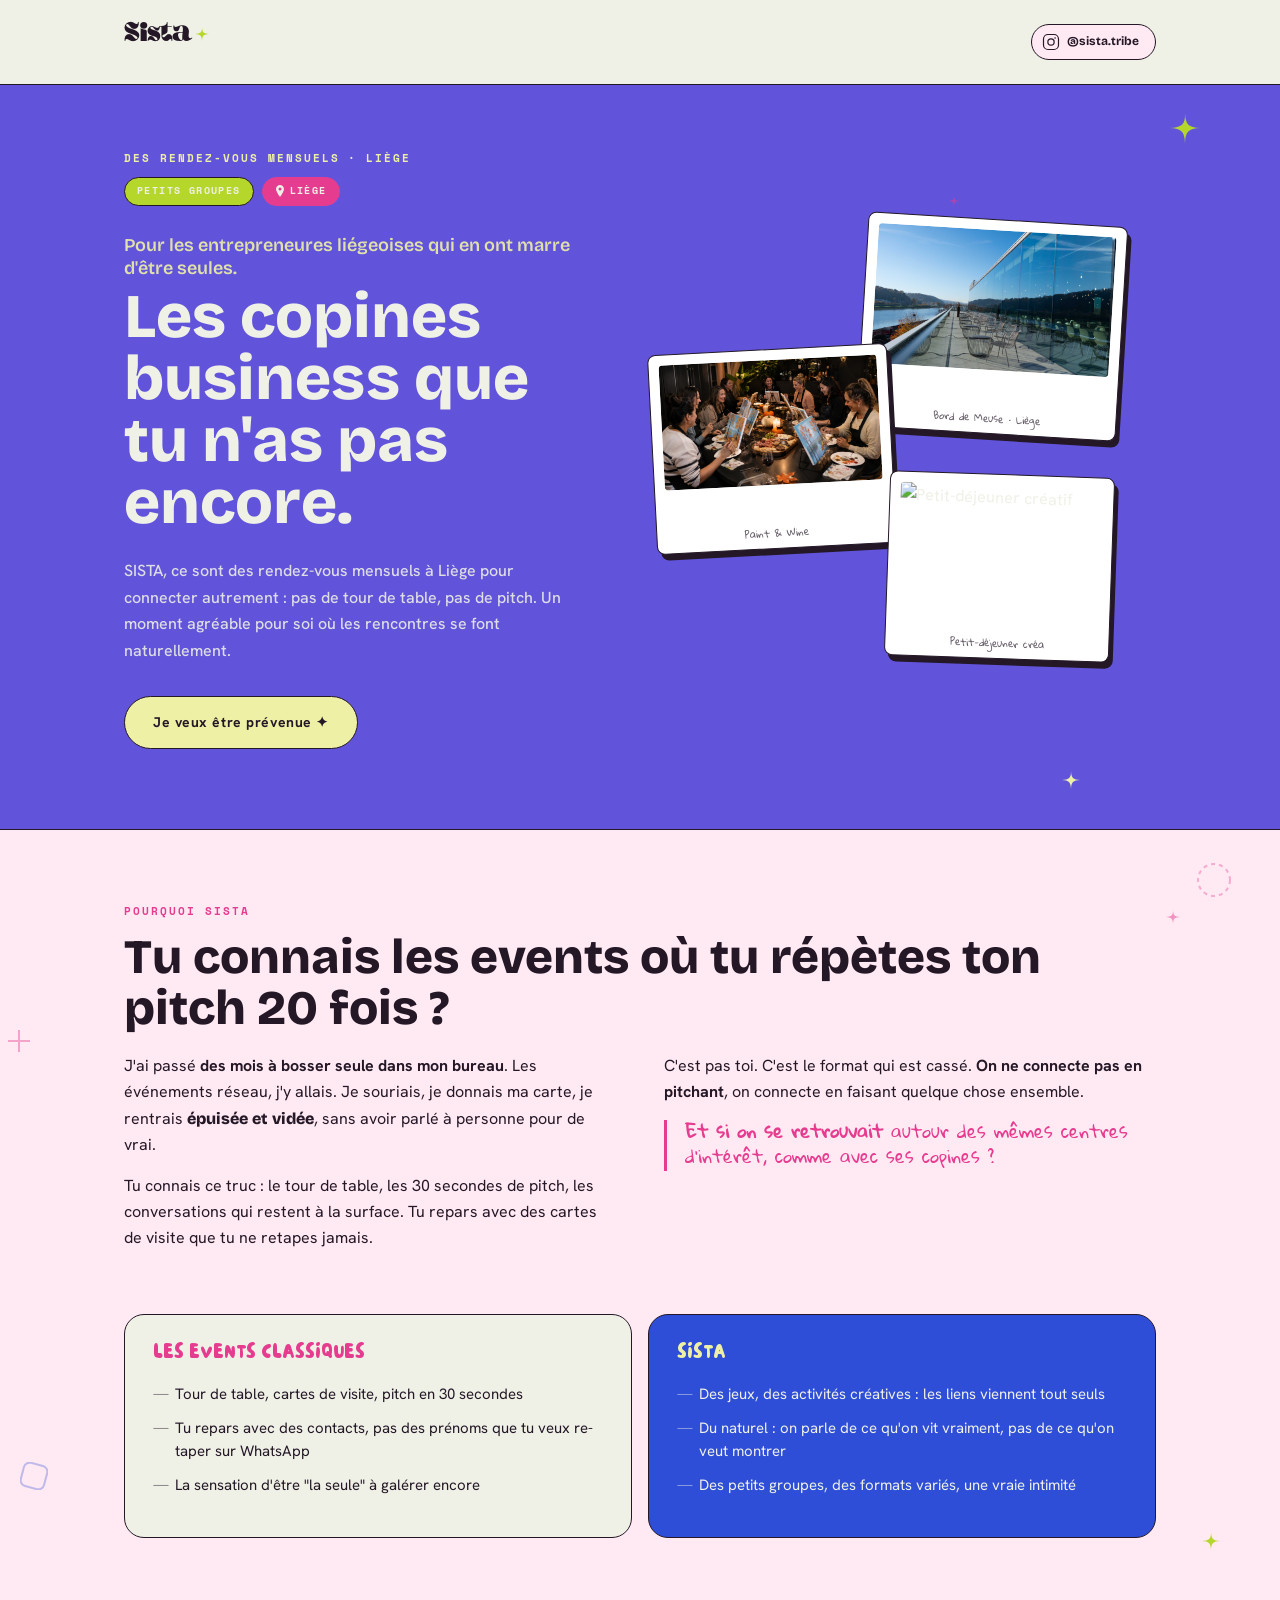
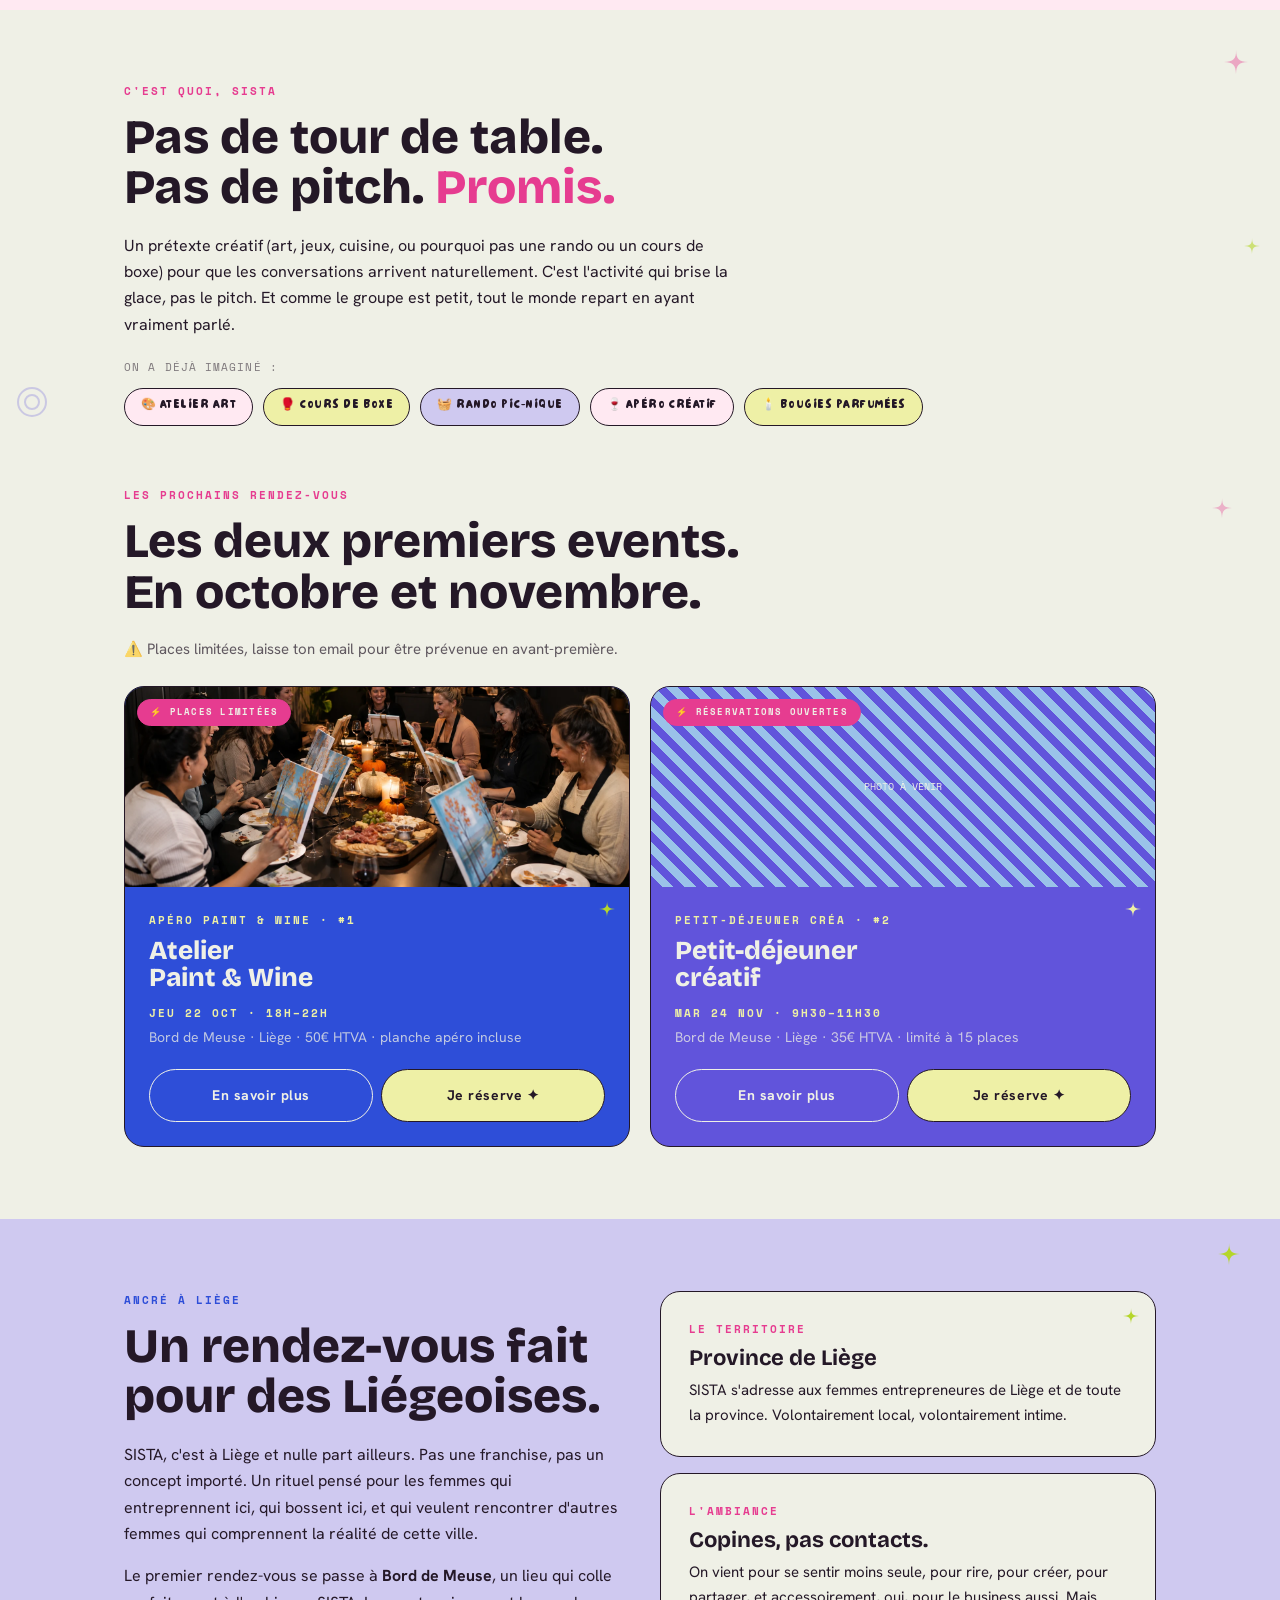
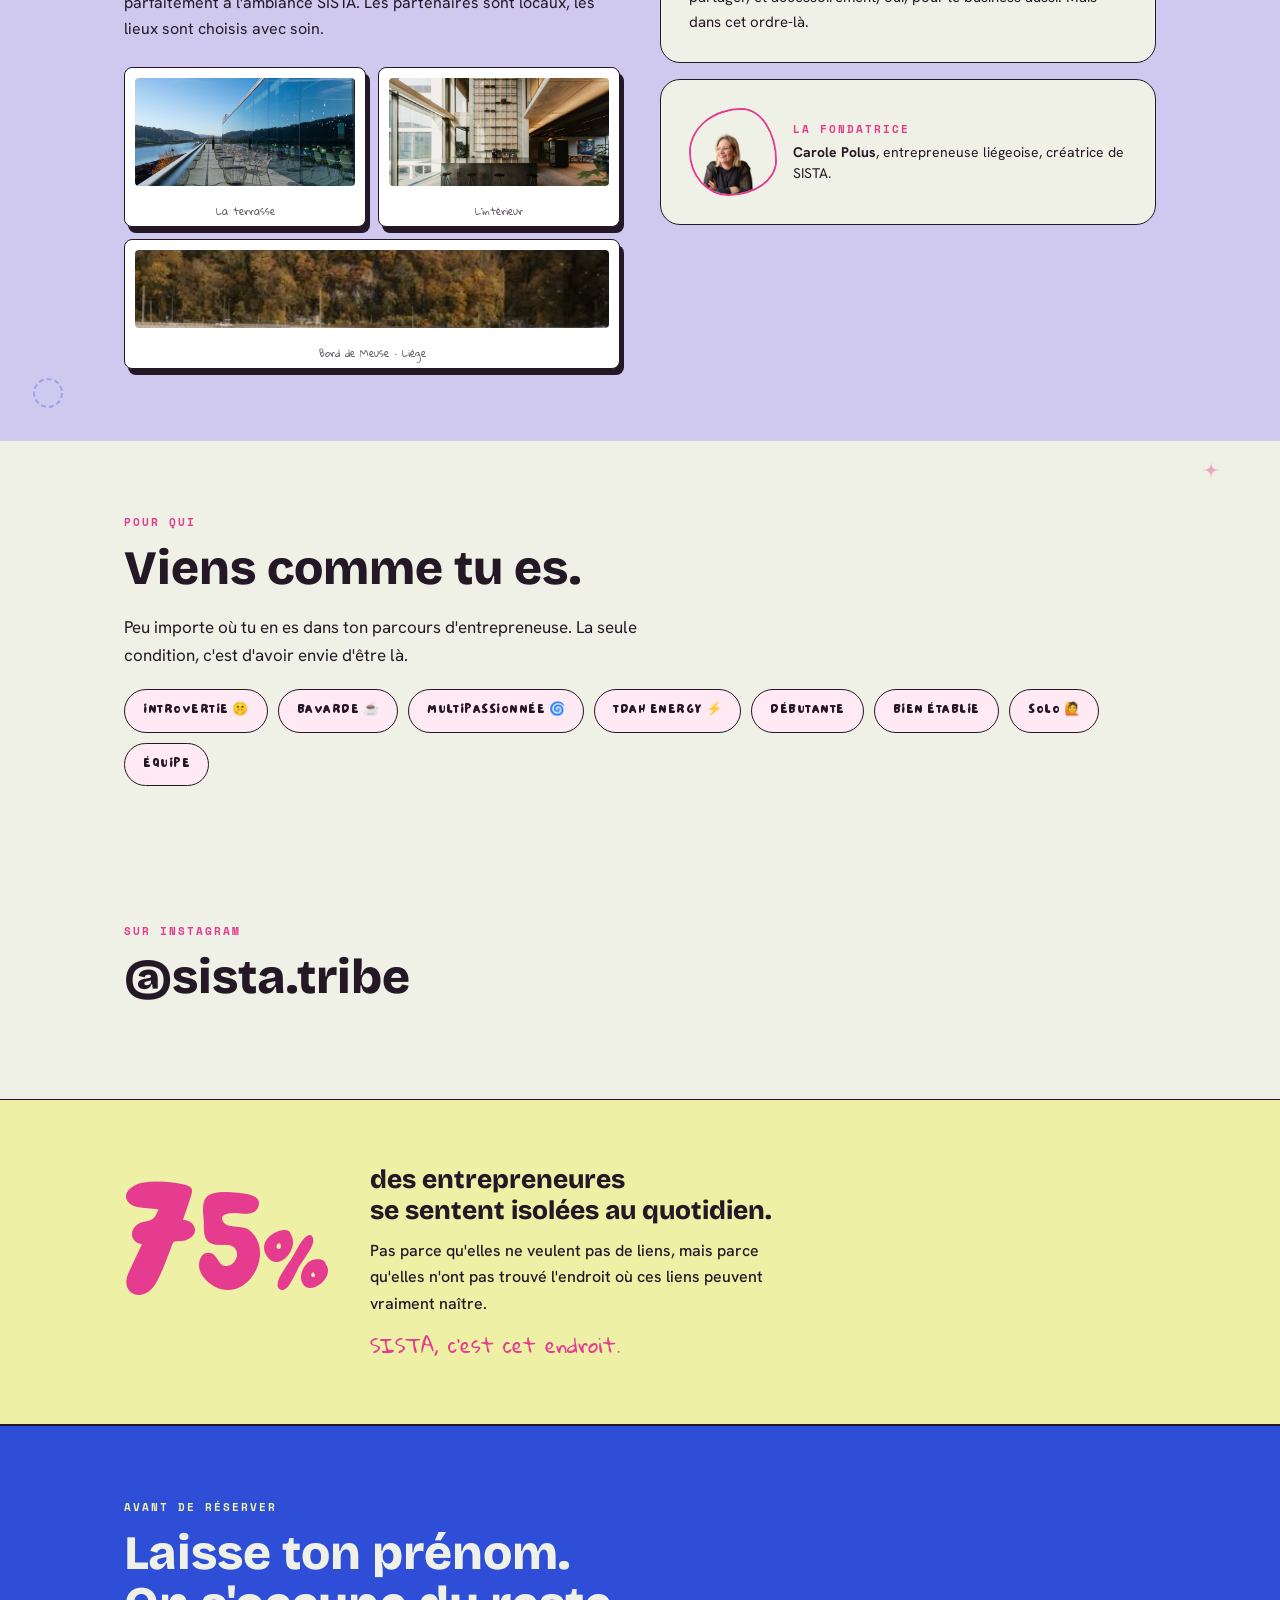
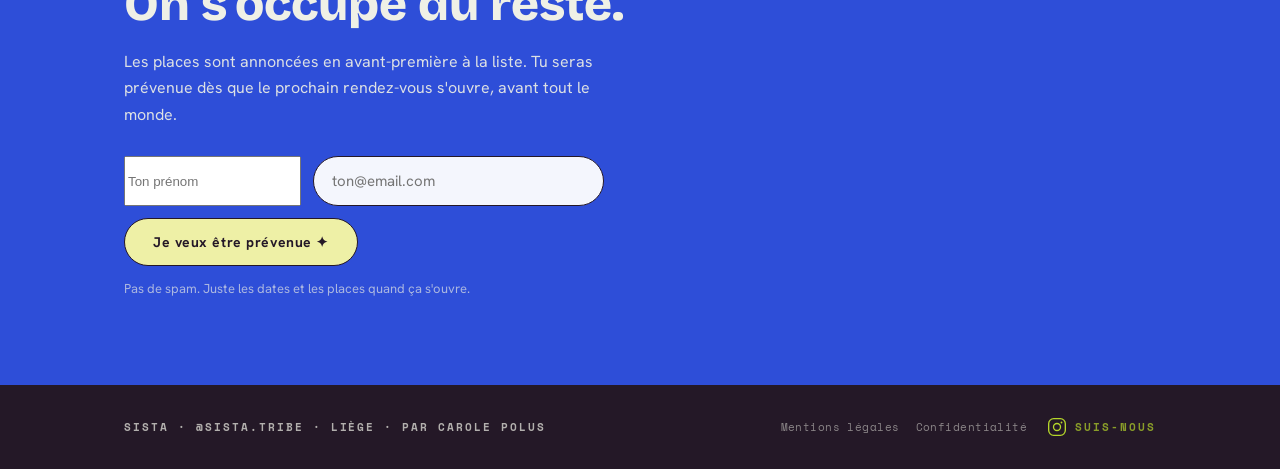
==== index.html @ 48710aee "Ouvre les réservations du petit-déjeuner créatif du 24 novembre - Page event et page de réservation " ====
<!DOCTYPE html>
<html lang="fr">
<head>
<meta charset="UTF-8">
<meta name="viewport" content="width=device-width, initial-scale=1.0">
<title>SISTA · Liège · Le rendez-vous mensuel des entrepreneures</title>
<link rel="icon" type="image/svg+xml" href="data:image/svg+xml,<svg xmlns='http://www.w3.org/2000/svg' viewBox='0 0 32 32'><rect width='32' height='32' rx='8' fill='%232E4ED8'/><path d='M16 4C16.5 13.2 18.8 15.5 28 16 18.8 16.5 16.5 18.8 16 28 15.5 18.8 13.2 16.5 4 16 13.2 15.5 15.5 13.2 16 4Z' fill='%23E63C90'/></svg>">
<script>(() => { const d=document,s=d.createElement("script");s.type="module";s.src="https://w.behold.so/widget.js";d.head.append(s); })();</script>
<link rel="preconnect" href="https://fonts.googleapis.com">
<link href="https://fonts.googleapis.com/css2?family=Hanken+Grotesk:wght@400;500;600;700&display=swap" rel="stylesheet">
<style>
  /* ── Fonts locales ───────────────────────────────────── */
  @font-face { font-family:'Ahsing'; src:url('fonts/ahsing-regular.otf') format('opentype'); font-weight:400 900; }
  @font-face { font-family:'Le Petit Cochon'; src:url('fonts/nf-le-petit-cochon.ttf') format('truetype'); font-weight:400 900; }
  @font-face { font-family:'Gloria Hallelujah'; src:url('fonts/gloriahallelujah.ttf') format('truetype'); font-weight:400; }
  @font-face { font-family:'Bricolage Grotesque'; src:url('fonts/BricolageGrotesque-Regular.ttf') format('truetype'); font-weight:400; }
  @font-face { font-family:'Bricolage Grotesque'; src:url('fonts/BricolageGrotesque-Medium.ttf') format('truetype'); font-weight:500; }
  @font-face { font-family:'Bricolage Grotesque'; src:url('fonts/BricolageGrotesque-SemiBold.ttf') format('truetype'); font-weight:600; }
  @font-face { font-family:'Bricolage Grotesque'; src:url('fonts/BricolageGrotesque-Bold.ttf') format('truetype'); font-weight:700; }
  @font-face { font-family:'Bricolage Grotesque'; src:url('fonts/BricolageGrotesque-ExtraBold.ttf') format('truetype'); font-weight:800; }
  @font-face { font-family:'Space Mono'; src:url('fonts/SpaceMono-Regular.ttf') format('truetype'); font-weight:400; }
  @font-face { font-family:'Space Mono'; src:url('fonts/SpaceMono-Bold.ttf') format('truetype'); font-weight:700; }
</style>
<style>
  /* ── Tokens ──────────────────────────────────────────── */
  :root{
    --cobalt:#2E4ED8;
    --magenta:#E63C90;
    --periwinkle:#6154DB;
    --blush:#FFE9F2;
    --lilas:#CFC9F0;
    --blue-powder:#9AC2E9;
    --cream:#EFF0E6;
    --lime:#B5D62A;
    --citron:#EEF0A6;
    --ink:#241827;
    --border-main:1.5px solid var(--ink);
    --radius-card:20px;
    --radius-pill:999px;
  }
  *{box-sizing:border-box;}
  body{
    margin:0;
    background:var(--cream);
    color:var(--ink);
    font-family:'Hanken Grotesk', sans-serif;
    line-height:1.65;
  }
  .wrap{max-width:1080px;margin:0 auto;padding:0 24px;}

  /* ── Typo système ────────────────────────────────────── */
  h1{
    font-family:'Bricolage Grotesque', sans-serif;
    font-weight:800; font-size:62px; line-height:1; margin:6px 0 24px;
  }
  h2{
    font-family:'Bricolage Grotesque', sans-serif;
    font-weight:800; font-size:48px; line-height:1.05; margin:12px 0 20px;
  }
  h3{
    font-family:'Bricolage Grotesque', sans-serif;
    font-weight:700; font-size:21px; margin:10px 0 8px; line-height:1.1;
  }
  .kick{
    font-family:'Space Mono', monospace;
    font-weight:700; font-size:11px; letter-spacing:.18em; text-transform:uppercase;
  }
  .marker{
    font-family:'Le Petit Cochon','Gloria Hallelujah',cursive;
    text-transform:uppercase; letter-spacing:.01em;
  }
  .gloria{ font-family:'Gloria Hallelujah',cursive; line-height:1.55; }

  /* ── Logo + Header ───────────────────────────────────── */
  .logo{ display:inline-block; height:44px; }
  .logo img{ height:100%; width:auto; display:block; }
  .logo-fallback{
    font-family:'Ahsing','Bricolage Grotesque',sans-serif;
    font-size:28px; font-weight:800; line-height:1;
    display:inline-flex; align-items:center; gap:6px;
  }
  header{ padding:20px 0; border-bottom:var(--border-main); background:var(--cream); }
  .header-inner{ display:flex; align-items:center; justify-content:space-between; }
  .insta-pill{
    font-family:'Bricolage Grotesque',sans-serif;
    font-weight:700; font-size:12px;
    border:var(--border-main); border-radius:var(--radius-pill);
    padding:7px 16px 7px 10px; background:var(--blush);
    display:inline-flex; align-items:center; gap:7px;
    text-decoration:none; color:var(--ink); transition:background .2s;
  }
  .insta-pill:hover{ background:var(--lime); }
  .insta-pill .insta-icon{ width:18px; height:18px; flex:none; }

  /* ── Déco ────────────────────────────────────────────── */
  .float-spark{ position:absolute; pointer-events:none; }

  /* ── Boutons ─────────────────────────────────────────── */
  .btn{
    font-family:'Hanken Grotesk',sans-serif;
    font-weight:700; font-size:14px; letter-spacing:.04em;
    border:var(--border-main); border-radius:var(--radius-pill);
    padding:14px 28px; cursor:pointer; display:inline-block;
    text-decoration:none; transition:transform .18s cubic-bezier(.34,1.56,.64,1), box-shadow .18s;
  }
  .btn:hover{ transform:translateY(-3px) scale(1.03); box-shadow:0 6px 20px rgba(0,0,0,.15); }
  .btn-citron{ background:var(--citron); color:var(--ink); }
  .btn-magenta{ background:var(--magenta); color:var(--cream); }

  /* ── Badges ──────────────────────────────────────────── */
  .badge{
    font-family:'Space Mono',monospace;
    font-weight:700; font-size:10px; letter-spacing:.14em; text-transform:uppercase;
    border:var(--border-main); border-radius:var(--radius-pill);
    padding:5px 12px; display:inline-flex; align-items:center; gap:5px;
  }
  .badge-lime{ background:var(--lime); }
  .badge-blush{ background:var(--blush); }
  .badge-citron{ background:var(--citron); }
  .badge-magenta{ background:var(--magenta); color:var(--cream); border-color:var(--magenta); }

  /* ── Polaroïds ───────────────────────────────────────── */
  .polaroid{
    background:white; border:var(--border-main); border-radius:8px;
    padding:10px 10px 40px; box-shadow:4px 6px 0 var(--ink);
    position:relative; transition:transform .25s cubic-bezier(.34,1.56,.64,1), box-shadow .25s;
  }
  .hero-stack .polaroid:hover{ transform:rotate(0deg) scale(1.06) !important; box-shadow:8px 12px 0 var(--ink); z-index:10 !important; }
  .polaroid-inner{
    background:repeating-linear-gradient(45deg,var(--cream),var(--cream) 8px,var(--lilas) 8px,var(--lilas) 16px);
    border-radius:4px; display:flex; align-items:center; justify-content:center;
    text-align:center; font-family:'Space Mono',monospace; font-size:10px;
    color:var(--ink); opacity:.7; padding:8px; width:100%; height:100%;
  }
  .polaroid-caption{
    position:absolute; bottom:8px; left:0; right:0; text-align:center;
    font-family:'Gloria Hallelujah',cursive;
    font-size:9px; color:var(--ink); opacity:.7;
    padding:0 8px; line-height:1.3;
  }

  /* ── Hero ────────────────────────────────────────────── */
  section{ padding:72px 0; }
  .hero{
    background:var(--periwinkle); color:var(--cream);
    border-bottom:var(--border-main); padding:64px 0 80px;
    position:relative; overflow:hidden;
  }
  .hero .kick{ color:var(--citron); }
  .hero-eyebrow{
    font-family:'Bricolage Grotesque',sans-serif; font-weight:600;
    font-size:18px; color:var(--citron); line-height:1.3;
    margin:10px 0 0; display:block; opacity:.9;
  }
  .hero p.lead{
    font-family:'Hanken Grotesk',sans-serif; font-size:16px; font-weight:500;
    max-width:460px; opacity:.88; margin-bottom:32px; line-height:1.65;
  }
  .hero-badges{ display:flex; gap:8px; flex-wrap:wrap; margin-bottom:28px; }

  /* Polaroïds empilés */
  .hero-stack{
    position:relative; width:480px; height:460px; flex:none;
  }
  .hero-stack .polaroid{
    position:absolute;
  }

  /* ── Pourquoi ────────────────────────────────────────── */
  .pourquoi{ background:var(--blush); }
  /* TODO : remplacer Gloria Hallelujah par Another Shabby quand le fichier est dispo */
  .another-shabby{
    font-family:'Gloria Hallelujah',cursive;
    font-size:1.1em; line-height:1.3;
  }
  .pourquoi-intro{
    display:grid; grid-template-columns:1fr 1fr; gap:48px;
    align-items:start; margin-bottom:48px;
  }
  .pourquoi-intro p{ font-size:16px; margin:0 0 14px; }
  .pull-quote{
    font-family:'Gloria Hallelujah',cursive; font-size:16px; line-height:1.6;
    color:var(--magenta); border-left:3px solid var(--magenta);
    padding-left:18px; margin:0;
  }
  .pourquoi-banner{
    background:var(--magenta); color:var(--cream);
    border-radius:var(--radius-card); border:var(--border-main);
    padding:24px 32px; margin-bottom:32px; text-align:center;
  }
  .pourquoi-banner .gloria{
    font-size:20px; color:var(--cream); line-height:1.5;
  }

  /* Comparaison */
  .compare{ display:grid; grid-template-columns:1fr 1fr; gap:16px; }
  .compare-card{
    border:var(--border-main); border-radius:var(--radius-card);
    padding:28px; position:relative;
  }
  .compare-card.non{ background:var(--cream); }
  .compare-card.oui{ background:var(--cobalt); color:var(--cream); }
  .compare-card-title{
    font-family:'Le Petit Cochon','Gloria Hallelujah',cursive;
    text-transform:uppercase;
    font-size:20px; margin:0 0 16px; line-height:1.2; display:block;
  }
  .compare-card.non .compare-card-title{ color:var(--magenta); }
  .compare-card.oui .compare-card-title{ color:var(--citron); }
  .compare-card ul{ margin:0; padding:0; list-style:none; }
  .compare-card li{
    margin-bottom:12px; font-size:15px; padding-left:22px;
    position:relative; line-height:1.5;
  }
  .compare-card li::before{ content:"—"; position:absolute; left:0; opacity:.5; }

  /* ── Formats ─────────────────────────────────────────── */
  .que-cest{ background:var(--cream); padding-bottom:8px; }
  .que-cest > .wrap > p{ max-width:620px; font-size:16px; }
  .formats{ display:grid; grid-template-columns:repeat(2,1fr); gap:16px; margin-top:32px; }
  .format-card{
    border:var(--border-main); border-radius:var(--radius-card);
    padding:22px; position:relative;
  }
  .format-card.blush-bg{ background:var(--blush); }
  .format-card.cobalt-bg{ background:var(--cobalt); color:var(--cream); }
  .format-card.cobalt-bg .kick{ color:var(--citron); }
  .format-card.blush-bg .kick{ color:var(--magenta); }
  .format-card h3{ font-size:22px; font-weight:800; margin:10px 0 8px; }
  .format-card p{ font-size:14px; margin:0 0 14px; opacity:.85; line-height:1.5; }
  .format-card .data{ font-family:'Space Mono',monospace; font-weight:700; font-size:12px; }
  .format-card .spark-deco{ position:absolute; top:14px; right:14px; width:16px; height:16px; }

  /* Positionnement créatif */
  .creative-tag{
    display:inline-flex; align-items:center; gap:6px;
    font-family:'Le Petit Cochon','Gloria Hallelujah',cursive;
    font-size:13px; letter-spacing:.04em; text-transform:uppercase;
    border:var(--border-main); border-radius:var(--radius-pill);
    padding:10px 18px; cursor:default;
    transition:transform .2s cubic-bezier(.34,1.56,.64,1);
  }
  .creative-tag:hover{ transform:scale(1.12) rotate(-2deg); }
  /* ── Hover animations ──────────────────────────────────── */
  .compare-card{ transition:transform .2s cubic-bezier(.34,1.56,.64,1), box-shadow .2s; }
  .compare-card:hover{ transform:translateY(-4px); box-shadow:6px 8px 0 var(--ink); }
  .pourqui-tag{ transition:transform .2s cubic-bezier(.34,1.56,.64,1), background .15s; }
  .pourqui-tag:hover{ transform:scale(1.08) rotate(-1deg); background:var(--lilas); }
  .synergy-card{ transition:transform .2s ease, box-shadow .2s; }
  .synergy-card:hover{ transform:translateX(4px); }
  .events-grid > div{ transition:transform .22s cubic-bezier(.34,1.56,.64,1), box-shadow .22s; cursor:pointer; }
  .events-grid > div:hover{ transform:translateY(-6px) scale(1.01); box-shadow:0 16px 40px rgba(0,0,0,.18); }
  .creative-tag-real{
    display:inline-flex; align-items:center; gap:6px;
    font-family:'Space Mono',monospace; font-weight:700;
    font-size:10px; letter-spacing:.12em; text-transform:uppercase;
    background:var(--lilas); border:var(--border-main);
    border-radius:var(--radius-pill); padding:5px 12px; margin:4px;
  }

  /* ── Tu repars avec ──────────────────────────────────── */
  .repars{ background:var(--magenta); color:var(--cream); }
  .repars-list{ margin-top:48px; }
  .repars-item{
    display:flex; align-items:baseline; gap:24px;
    padding:22px 0; border-top:1.5px solid rgba(255,255,255,.2);
  }
  .repars-item:last-child{ border-bottom:1.5px solid rgba(255,255,255,.2); }
  .repars-num{
    font-family:'Le Petit Cochon','Gloria Hallelujah',cursive;
    text-transform:uppercase; font-size:48px; line-height:1;
    color:var(--citron); flex:none; width:60px; text-align:right;
  }
  .repars-text{ font-size:20px; line-height:1.4; max-width:680px; }
  .repars-text em{ font-style:italic; opacity:.85; font-size:.85em; display:block; margin-top:4px; }

  /* ── Stat ────────────────────────────────────────────── */
  .stat{
    background:var(--citron); color:var(--ink);
    border-top:var(--border-main); border-bottom:var(--border-main);
    padding:64px 0;
  }
  .stat .wrap{ display:flex; align-items:center; gap:40px; flex-wrap:wrap; }
  /* 75% en Le Petit Cochon */
  .stat .num{
    font-family:'Le Petit Cochon','Gloria Hallelujah',cursive;
    text-transform:uppercase;
    font-size:160px; color:var(--magenta); line-height:1; flex:none;
  }
  .stat-body{ max-width:440px; }
  .stat-headline{
    font-family:'Bricolage Grotesque',sans-serif;
    font-weight:800; font-size:26px; line-height:1.2; margin:0 0 12px;
  }
  .stat-text{
    font-family:'Hanken Grotesk',sans-serif;
    font-weight:500; font-size:16px; margin:0 0 16px;
  }
  .stat-cta{
    font-family:'Gloria Hallelujah',cursive;
    font-size:18px; color:var(--magenta); line-height:1.5;
    display:block; margin-top:4px;
  }

  /* ── Pour qui ────────────────────────────────────────── */
  .pourqui{ background:var(--cream); }
  .pourqui-tags{ display:flex; gap:10px; flex-wrap:wrap; margin-top:20px; }
  .pourqui-tag{
    font-family:'Le Petit Cochon','Gloria Hallelujah',cursive;
    text-transform:uppercase;
    font-size:13px; letter-spacing:.04em;
    border:var(--border-main); border-radius:var(--radius-pill);
    padding:10px 18px; background:var(--blush);
  }

  /* ── Liège ───────────────────────────────────────────── */
  .synergy{ background:var(--lilas); }
  .synergy-grid{ display:grid; grid-template-columns:1fr 1fr; gap:40px; align-items:start; }
  .synergy p{ font-size:16px; }
  .synergy-card{
    border:var(--border-main); border-radius:var(--radius-card);
    background:var(--cream); padding:28px; position:relative; margin-bottom:16px;
  }
  .synergy-card:last-child{ margin-bottom:0; }
  .synergy-card .kick{ color:var(--magenta); }

  /* ── Events ──────────────────────────────────────────── */
  .event{ background:var(--cream); }
  .events-grid{ display:grid; grid-template-columns:1fr 1fr; gap:20px; margin-top:8px; }
  .event-card{
    border:var(--border-main); border-radius:var(--radius-card);
    background:var(--cobalt); color:var(--cream); padding:28px; position:relative;
  }
  .event-card.second{ background:var(--periwinkle); }
  .event-card .kick{ color:var(--citron); }
  .event-card h3{
    font-family:'Bricolage Grotesque',sans-serif;
    font-weight:800; font-size:28px; margin:10px 0 14px; line-height:1.05;
  }
  .event-card .data{ font-family:'Space Mono',monospace; font-weight:700; font-size:13px; margin-bottom:4px; }
  .event-card .lieu{ opacity:.8; font-size:14px; margin-bottom:20px; }
  .event-aside{ padding-top:4px; }

  /* ── Signup ──────────────────────────────────────────── */
  .signup{ background:var(--cobalt); color:var(--cream); border-top:var(--border-main); }
  .signup .kick{ color:var(--citron); }
  .signup h2{ max-width:540px; }
  .signup p.lead{ max-width:480px; opacity:.9; margin-bottom:28px; }
  form{ display:flex; gap:12px; flex-wrap:wrap; max-width:480px; }
  input[type="email"]{
    font-family:'Hanken Grotesk',sans-serif; font-size:15px;
    padding:14px 18px; border:var(--border-main); border-radius:var(--radius-pill);
    flex:1; min-width:220px; background:rgba(255,255,255,.95); color:var(--ink);
  }
  .success-msg{
    font-family:'Bricolage Grotesque',sans-serif; font-weight:700;
    margin-top:16px; display:none; color:var(--citron);
  }
  .signup-note{ font-size:13px; opacity:.65; margin-top:12px; max-width:420px; }

  /* ── Footer ──────────────────────────────────────────── */
  footer{ background:var(--ink); color:var(--cream); padding:32px 0; }
  #scroll-top{
    position:fixed; bottom:28px; right:28px; z-index:999;
    width:48px; height:48px; border-radius:50%;
    background:var(--magenta); border:2.5px solid var(--ink);
    color:var(--cream); cursor:pointer;
    display:flex; align-items:center; justify-content:center;
    box-shadow:3px 3px 0 var(--ink);
    opacity:0; pointer-events:none;
    transition:opacity .25s, transform .25s cubic-bezier(.34,1.56,.64,1);
    transform:translateY(12px);
  }
  #scroll-top.visible{ opacity:1; pointer-events:auto; transform:translateY(0); }
  #scroll-top:hover{ transform:translateY(-3px) scale(1.1); background:var(--cobalt); }
  footer .wrap{ display:flex; justify-content:space-between; align-items:center; flex-wrap:wrap; gap:12px; }
  footer .kick{ font-size:11px; opacity:.7; }
  footer .legal-links{ display:flex; gap:16px; }
  footer .legal-links a{ font-size:11px; opacity:.5; color:var(--cream); text-decoration:none; font-family:'Space Mono',monospace; letter-spacing:.04em; }
  footer .legal-links a:hover{ opacity:.85; }

  /* ── Responsive ──────────────────────────────────────── */
  @media (max-width:768px){
    h1{ font-size:42px; }
    h2{ font-size:30px; }
    .stat .num{ font-size:90px; }
    .formats{ grid-template-columns:1fr; }
    .compare{ grid-template-columns:1fr; }
    .synergy-grid{ grid-template-columns:1fr; }
    .events-grid{ grid-template-columns:1fr; }
    .hero-stack{ display:none; }
    .repars-text{ font-size:16px; }
    .repars-num{ font-size:36px; width:44px; }
  }
</style>
</head>
<body>

<!-- ══ HEADER ═══════════════════════════════════════════ -->
<header>
  <div class="wrap header-inner">
    <span class="logo" id="site-logo">
      <img src="logo-sista.png" alt="Sista" onerror="this.parentElement.innerHTML='<span class=\'logo-fallback\'>Sista <svg width=\'14\' height=\'14\' viewBox=\'0 0 24 24\'><path d=\'M12 0C12.4 9.2 14.8 11.6 24 12 14.8 12.4 12.4 14.8 12 24 11.6 14.8 9.2 12.4 0 12 9.2 11.6 12.4 9.2 12 0Z\' fill=\'#B5D62A\'/></svg></span>'">
    </span>
    <a href="https://www.instagram.com/sista.tribe/" target="_blank" rel="noopener" class="insta-pill">
      <svg class="insta-icon" viewBox="0 0 24 24" fill="none">
        <rect x="2" y="2" width="20" height="20" rx="6" stroke="#241827" stroke-width="1.6"/>
        <circle cx="12" cy="12" r="4.2" stroke="#241827" stroke-width="1.6"/>
        <circle cx="17.4" cy="6.6" r="1.1" fill="#241827"/>
      </svg>
      @sista.tribe
    </a>
  </div>
</header>

<!-- ══ HERO ══════════════════════════════════════════════ -->
<section class="hero">
  <svg class="float-spark" style="top:28px;right:80px;width:30px;height:30px;" viewBox="0 0 24 24"><path d="M12 0C12.4 9.2 14.8 11.6 24 12 14.8 12.4 12.4 14.8 12 24 11.6 14.8 9.2 12.4 0 12 9.2 11.6 12.4 9.2 12 0Z" fill="#B5D62A"/></svg>
  <svg class="float-spark" style="bottom:40px;right:200px;width:18px;height:18px;" viewBox="0 0 24 24"><path d="M12 0C12.4 9.2 14.8 11.6 24 12 14.8 12.4 12.4 14.8 12 24 11.6 14.8 9.2 12.4 0 12 9.2 11.6 12.4 9.2 12 0Z" fill="#EEF0A6"/></svg>
  <svg class="float-spark" style="top:110px;right:320px;width:12px;height:12px;" viewBox="0 0 24 24"><path d="M12 0C12.4 9.2 14.8 11.6 24 12 14.8 12.4 12.4 14.8 12 24 11.6 14.8 9.2 12.4 0 12 9.2 11.6 12.4 9.2 12 0Z" fill="#E63C90" opacity=".5"/></svg>

  <div class="wrap" style="display:flex;align-items:center;gap:48px;flex-wrap:wrap;">
    <div style="flex:1;min-width:280px;max-width:480px;">
      <div class="kick" style="margin-bottom:10px;">Des rendez-vous mensuels · Liège</div>

      <!-- badges hero -->
      <div class="hero-badges">
        <span class="badge badge-lime">Petits groupes</span>
        <span class="badge badge-magenta">
          <!-- icone location -->
          <svg width="10" height="12" viewBox="0 0 10 12" fill="none"><path d="M5 0C2.79 0 1 1.79 1 4c0 2.5 4 8 4 8s4-5.5 4-8c0-2.21-1.79-4-4-4zm0 5.5A1.5 1.5 0 1 1 5 2.5a1.5 1.5 0 0 1 0 3z" fill="currentColor"/></svg>
          Liège
        </span>
      </div>

      <span class="hero-eyebrow">Pour les entrepreneures liégeoises qui en ont marre d'être seules.</span>
      <h1>Les copines business que tu n'as pas encore.</h1>

      <p class="lead">SISTA, ce sont des rendez-vous mensuels à Liège pour connecter autrement : pas de tour de table, pas de pitch. Un moment agréable pour soi où les rencontres se font naturellement.</p>
      <a href="#signup" class="btn btn-citron">Je veux être prévenue ✦</a>
    </div>

    <!-- Polaroïds empilés -->
    <div class="hero-stack">
      <!-- Haut droite : Bord de Meuse (glisser 6911ad3a1899f_1762766138.jpg dans sista-landing/) -->
      <div class="polaroid" style="width:260px;height:215px;top:0;right:10px;transform:rotate(3.5deg);z-index:1;">
        <img src="6911ad3a1899f_1762766138.jpg" alt="Bord de Meuse" style="width:100%;height:140px;object-fit:cover;border-radius:4px;display:block;" onerror="this.style.display='none';this.nextElementSibling.style.display='flex'">
        <div class="polaroid-inner" style="height:140px;display:none;font-size:9px;">Bord de Meuse<br>(à venir)</div>
        <div class="polaroid-caption">Bord de Meuse · Liège</div>
      </div>
      <!-- Milieu gauche : Paint & Wine -->
      <div class="polaroid" style="width:240px;height:200px;top:130px;left:0;transform:rotate(-3deg);z-index:2;">
        <img src="event-art-wine.jpg.webp" alt="Paint & Wine SISTA" style="width:100%;height:125px;object-fit:cover;border-radius:4px;display:block;">
        <div class="polaroid-caption">Paint & Wine</div>
      </div>
      <!-- Bas droite : Petit-déjeuner -->
      <div class="polaroid" style="width:225px;height:185px;top:255px;right:20px;transform:rotate(2deg);z-index:3;">
        <img src="petit-dejeuner-creatif.png" alt="Petit-déjeuner créatif" style="width:100%;height:110px;object-fit:cover;border-radius:4px;display:block;">
        <div class="polaroid-caption">Petit-déjeuner créa</div>
      </div>
    </div>
  </div>
</section>

<!-- ══ POURQUOI ═══════════════════════════════════════════ -->
<section class="pourquoi" style="position:relative;overflow:hidden;">
  <!-- doodles déco -->
  <svg style="position:absolute;top:32px;right:48px;width:36px;height:36px;opacity:.35;" viewBox="0 0 36 36"><circle cx="18" cy="18" r="16" fill="none" stroke="#E63C90" stroke-width="2" stroke-dasharray="4 4"/></svg>
  <svg style="position:absolute;top:80px;right:100px;width:14px;height:14px;" viewBox="0 0 24 24"><path d="M12 0C12.4 9.2 14.8 11.6 24 12 14.8 12.4 12.4 14.8 12 24 11.6 14.8 9.2 12.4 0 12 9.2 11.6 12.4 9.2 12 0Z" fill="#E63C90" opacity=".5"/></svg>
  <svg style="position:absolute;bottom:120px;left:20px;width:28px;height:28px;opacity:.3;" viewBox="0 0 28 28"><rect x="2" y="2" width="24" height="24" rx="6" fill="none" stroke="#2E4ED8" stroke-width="2" transform="rotate(15 14 14)"/></svg>
  <svg style="position:absolute;bottom:60px;right:60px;width:18px;height:18px;" viewBox="0 0 24 24"><path d="M12 0C12.4 9.2 14.8 11.6 24 12 14.8 12.4 12.4 14.8 12 24 11.6 14.8 9.2 12.4 0 12 9.2 11.6 12.4 9.2 12 0Z" fill="#B5D62A"/></svg>
  <svg style="position:absolute;top:200px;left:8px;width:22px;height:22px;opacity:.4;" viewBox="0 0 22 22"><line x1="0" y1="11" x2="22" y2="11" stroke="#E63C90" stroke-width="2"/><line x1="11" y1="0" x2="11" y2="22" stroke="#E63C90" stroke-width="2"/></svg>
  <div class="wrap">
    <div class="kick" style="color:var(--magenta);">Pourquoi SISTA</div>
    <h2>Tu connais les events où tu répètes ton pitch 20 fois ?</h2>

    <div class="pourquoi-intro">
      <div>
        <p>J'ai passé <strong>des mois à bosser seule dans mon bureau</strong>. Les événements réseau, j'y allais. Je souriais, je donnais ma carte, je rentrais <strong style="font-family:'Bricolage Grotesque',sans-serif;font-weight:800;">épuisée et vidée</strong>, sans avoir parlé à personne pour de vrai.</p>
        <p>Tu connais ce truc : le tour de table, les 30 secondes de pitch, les conversations qui restent à la surface. Tu repars avec des cartes de visite que tu ne retapes jamais.</p>
      </div>
      <div>
        <p>C'est pas toi. C'est le format qui est cassé. <strong>On ne connecte pas en pitchant</strong>, on connecte en faisant quelque chose ensemble.</p>
        <div class="pull-quote"><strong>Et si on se retrouvait</strong> autour des mêmes centres d'intérêt, comme avec ses copines ?</div>
      </div>
    </div>

    <!-- Comparaison -->
    <div class="compare">
      <div class="compare-card non">
        <span class="compare-card-title">Les events classiques</span>
        <ul>
          <li>Tour de table, cartes de visite, pitch en 30 secondes</li>
          <li>Tu repars avec des contacts, pas des prénoms que tu veux re-taper sur WhatsApp</li>
          <li>La sensation d'être "la seule" à galérer encore</li>
        </ul>
      </div>
      <div class="compare-card oui">
        <span class="compare-card-title">Sista</span>
        <ul>
          <li>Des jeux, des activités créatives : les liens viennent tout seuls</li>
          <li>Du naturel : on parle de ce qu'on vit vraiment, pas de ce qu'on veut montrer</li>
          <li>Des petits groupes, des formats variés, une vraie intimité</li>
        </ul>
      </div>
    </div>
  </div>
</section>

<!-- ══ CE QUE C'EST ════════════════════════════════════════ -->
<section class="que-cest" style="position:relative;overflow:hidden;">
  <svg style="position:absolute;top:40px;right:32px;width:24px;height:24px;opacity:.4;" viewBox="0 0 24 24"><path d="M12 0C12.4 9.2 14.8 11.6 24 12 14.8 12.4 12.4 14.8 12 24 11.6 14.8 9.2 12.4 0 12 9.2 11.6 12.4 9.2 12 0Z" fill="#E63C90"/></svg>
  <svg style="position:absolute;bottom:48px;left:16px;width:32px;height:32px;opacity:.25;" viewBox="0 0 32 32"><circle cx="16" cy="16" r="14" fill="none" stroke="#6154DB" stroke-width="2"/><circle cx="16" cy="16" r="7" fill="none" stroke="#6154DB" stroke-width="2"/></svg>
  <svg style="position:absolute;top:50%;right:20px;width:16px;height:16px;" viewBox="0 0 24 24"><path d="M12 0C12.4 9.2 14.8 11.6 24 12 14.8 12.4 12.4 14.8 12 24 11.6 14.8 9.2 12.4 0 12 9.2 11.6 12.4 9.2 12 0Z" fill="#B5D62A" opacity=".6"/></svg>
  <div class="wrap">
    <div class="kick" style="color:var(--magenta);">C'est quoi, SISTA</div>
    <h2>Pas de tour de table.<br>Pas de pitch. <span style="color:var(--magenta);">Promis.</span></h2>
    <p>Un prétexte créatif (art, jeux, cuisine, ou pourquoi pas une rando ou un cours de boxe) pour que les conversations arrivent naturellement. C'est l'activité qui brise la glace, pas le pitch. Et comme le groupe est petit, tout le monde repart en ayant vraiment parlé.</p>

    <!-- Positionnement créatif -->
    <div style="margin:20px 0 32px;">
      <div style="font-family:'Space Mono',monospace;font-size:11px;letter-spacing:.1em;text-transform:uppercase;opacity:.55;margin-bottom:12px;">On a déjà imaginé :</div>
      <div style="display:flex;flex-wrap:wrap;gap:10px;">
        <span class="creative-tag" style="background:var(--blush);font-size:12px;padding:8px 16px;">🎨 Atelier art</span>
        <span class="creative-tag" style="background:var(--citron);font-size:12px;padding:8px 16px;">🥊 Cours de boxe</span>
        <span class="creative-tag" style="background:var(--lilas);font-size:12px;padding:8px 16px;">🧺 Rando pic-nique</span>
        <span class="creative-tag" style="background:var(--blush);font-size:12px;padding:8px 16px;">🍷 Apéro créatif</span>
        <span class="creative-tag" style="background:var(--citron);font-size:12px;padding:8px 16px;">🕯️ Bougies parfumées</span>
      </div>
    </div>

  </div>
</section>

<!-- ══ EVENTS ══════════════════════════════════════════════ -->
<section class="event" style="position:relative;overflow:hidden;padding-top:20px;">
  <svg style="position:absolute;top:32px;right:48px;width:20px;height:20px;" viewBox="0 0 24 24"><path d="M12 0C12.4 9.2 14.8 11.6 24 12 14.8 12.4 12.4 14.8 12 24 11.6 14.8 9.2 12.4 0 12 9.2 11.6 12.4 9.2 12 0Z" fill="#E63C90" opacity=".35"/></svg>
  <div class="wrap">
    <div class="kick" style="color:var(--magenta);">Les prochains rendez-vous</div>
    <h2>Les deux premiers events.<br>En octobre et novembre.</h2>
    <p style="font-size:15px;opacity:.7;margin-bottom:8px;">⚠️ Places limitées, laisse ton email pour être prévenue en avant-première.</p>

    <div class="events-grid" style="margin-top:24px;">
      <!-- Event 1 -->
      <div style="border:var(--border-main);border-radius:var(--radius-card);overflow:hidden;background:var(--cobalt);color:var(--cream);">
        <div style="height:200px;overflow:hidden;position:relative;">
          <img src="event-art-wine.jpg.webp" alt="Atelier Paint & Wine SISTA" style="width:100%;height:100%;object-fit:cover;" onerror="this.style.display='none';this.nextElementSibling.style.display='flex'">
          <div style="display:none;height:200px;background:repeating-linear-gradient(45deg,#2E4ED8,#2E4ED8 8px,#6154DB 8px,#6154DB 16px);align-items:center;justify-content:center;font-family:'Space Mono',monospace;font-size:10px;color:var(--cream);">PHOTO BORD DE MEUSE</div>
          <span class="badge badge-magenta" style="position:absolute;top:12px;left:12px;font-size:9px;">⚡ Places limitées</span>
        </div>
        <div style="padding:24px;position:relative;">
          <svg style="position:absolute;top:14px;right:14px;width:16px;height:16px;" viewBox="0 0 24 24"><path d="M12 0C12.4 9.2 14.8 11.6 24 12 14.8 12.4 12.4 14.8 12 24 11.6 14.8 9.2 12.4 0 12 9.2 11.6 12.4 9.2 12 0Z" fill="#B5D62A"/></svg>
          <div class="kick" style="color:var(--citron);">Apéro Paint &amp; Wine · #1</div>
          <h3 style="font-size:26px;font-weight:800;margin:8px 0 12px;line-height:1.05;">Atelier<br>Paint &amp; Wine</h3>
          <div class="kick" style="color:var(--citron);margin-bottom:4px;">JEU 22 OCT · 18H–22H</div>
          <div style="opacity:.75;font-size:14px;margin-bottom:20px;">Bord de Meuse · Liège · 50€ HTVA · planche apéro incluse</div>
          <div style="display:flex;gap:8px;">
            <a href="event-paint-wine-22-octobre.html" class="btn" style="flex:1;text-align:center;background:transparent;border-color:var(--cream);color:var(--cream);padding:14px 12px;">En savoir plus</a>
            <a href="reservation-paint-wine-22-octobre.html" class="btn btn-citron" style="flex:1;text-align:center;padding:14px 12px;">Je réserve ✦</a>
          </div>
        </div>
      </div>

      <!-- Event 2 -->
      <div style="border:var(--border-main);border-radius:var(--radius-card);overflow:hidden;background:var(--periwinkle);color:var(--cream);">
        <div style="height:200px;overflow:hidden;position:relative;">
          <img src="petit-dejeuner-creatif.png" alt="Petit-déjeuner créatif" style="width:100%;height:100%;object-fit:cover;" onerror="this.style.display='none';this.nextElementSibling.style.display='flex'">
          <div style="display:none;height:200px;background:repeating-linear-gradient(45deg,#6154DB,#6154DB 8px,#9AC2E9 8px,#9AC2E9 16px);align-items:center;justify-content:center;font-family:'Space Mono',monospace;font-size:10px;color:var(--cream);">PHOTO À VENIR</div>
          <span class="badge badge-magenta" style="position:absolute;top:12px;left:12px;font-size:9px;">⚡ Réservations ouvertes</span>
        </div>
        <div style="padding:24px;position:relative;">
          <svg style="position:absolute;top:14px;right:14px;width:16px;height:16px;" viewBox="0 0 24 24"><path d="M12 0C12.4 9.2 14.8 11.6 24 12 14.8 12.4 12.4 14.8 12 24 11.6 14.8 9.2 12.4 0 12 9.2 11.6 12.4 9.2 12 0Z" fill="#EEF0A6"/></svg>
          <div class="kick" style="color:var(--citron);">Petit-déjeuner créa · #2</div>
          <h3 style="font-size:26px;font-weight:800;margin:8px 0 12px;line-height:1.05;">Petit-déjeuner<br>créatif</h3>
          <div class="kick" style="color:var(--citron);margin-bottom:4px;">MAR 24 NOV · 9H30–11H30</div>
          <div style="opacity:.75;font-size:14px;margin-bottom:20px;">Bord de Meuse · Liège · 35€ HTVA · limité à 15 places</div>
          <div style="display:flex;gap:8px;">
            <a href="event-petit-dejeuner-24-novembre.html" class="btn" style="flex:1;text-align:center;background:transparent;border-color:var(--cream);color:var(--cream);padding:14px 12px;">En savoir plus</a>
            <a href="reservation-petit-dejeuner-24-novembre.html" class="btn btn-citron" style="flex:1;text-align:center;padding:14px 12px;">Je réserve ✦</a>
          </div>
        </div>
      </div>
    </div>
  </div>
</section>

<!-- ══ ANCRÉ À LIÈGE + BORD DE MEUSE ══════════════════════ -->
<section class="synergy" style="position:relative;overflow:hidden;">
  <svg style="position:absolute;top:24px;right:40px;width:22px;height:22px;" viewBox="0 0 24 24"><path d="M12 0C12.4 9.2 14.8 11.6 24 12 14.8 12.4 12.4 14.8 12 24 11.6 14.8 9.2 12.4 0 12 9.2 11.6 12.4 9.2 12 0Z" fill="#B5D62A"/></svg>
  <svg style="position:absolute;bottom:32px;left:32px;width:32px;height:32px;opacity:.3;" viewBox="0 0 32 32"><circle cx="16" cy="16" r="14" fill="none" stroke="#2E4ED8" stroke-width="2" stroke-dasharray="5 3"/></svg>
  <div class="wrap synergy-grid">
    <div>
      <div class="kick" style="color:var(--cobalt);">Ancré à Liège</div>
      <h2>Un rendez-vous fait<br>pour des Liégeoises.</h2>
      <p>SISTA, c'est à Liège et nulle part ailleurs. Pas une franchise, pas un concept importé. Un rituel pensé pour les femmes qui entreprennent ici, qui bossent ici, et qui veulent rencontrer d'autres femmes qui comprennent la réalité de cette ville.</p>
      <p>Le premier rendez-vous se passe à <strong>Bord de Meuse</strong>, un lieu qui colle parfaitement à l'ambiance SISTA. Les partenaires sont locaux, les lieux sont choisis avec soin.</p>

      <!-- Photos Bord de Meuse - sauvegarder les fichiers dans sista-landing/ -->
      <div style="display:grid;grid-template-columns:1fr 1fr;gap:12px;margin-top:24px;">
        <div class="polaroid" style="height:160px;">
          <img src="6911ad3a1899f_1762766138.jpg" alt="Terrasse Bord de Meuse" style="width:100%;height:100%;object-fit:cover;border-radius:4px;" onerror="this.style.display='none';this.parentElement.querySelector('.polaroid-inner').style.display='flex'">
          <div class="polaroid-inner" style="display:none;">TERRASSE<br>(à venir)</div>
          <div class="polaroid-caption">La terrasse</div>
        </div>
        <div class="polaroid" style="height:160px;">
          <img src="images.jpg" alt="Intérieur Bord de Meuse" style="width:100%;height:100%;object-fit:cover;border-radius:4px;" onerror="this.style.display='none';this.parentElement.querySelector('.polaroid-inner').style.display='flex'">
          <div class="polaroid-inner" style="display:none;">INTÉRIEUR<br>(à venir)</div>
          <div class="polaroid-caption">L'intérieur</div>
        </div>
        <div class="polaroid" style="height:130px;grid-column:1/-1;">
          <img src="images (1).jpg" alt="Vue Meuse" style="width:100%;height:100%;object-fit:cover;border-radius:4px;" onerror="this.style.display='none';this.parentElement.querySelector('.polaroid-inner').style.display='flex'">
          <div class="polaroid-inner" style="display:none;">VUE SUR LA MEUSE<br>(à venir)</div>
          <div class="polaroid-caption">Bord de Meuse · Liège</div>
        </div>
      </div>
    </div>

    <div>
      <div class="synergy-card">
        <svg style="position:absolute;top:16px;right:16px;width:16px;height:16px;" viewBox="0 0 24 24"><path d="M12 0C12.4 9.2 14.8 11.6 24 12 14.8 12.4 12.4 14.8 12 24 11.6 14.8 9.2 12.4 0 12 9.2 11.6 12.4 9.2 12 0Z" fill="#B5D62A"/></svg>
        <div class="kick">Le territoire</div>
        <h3 style="font-size:22px;margin:8px 0;">Province de Liège</h3>
        <p style="margin:0;font-size:15px;">SISTA s'adresse aux femmes entrepreneures de Liège et de toute la province. Volontairement local, volontairement intime.</p>
      </div>
      <div class="synergy-card">
        <div class="kick">L'ambiance</div>
        <h3 style="font-size:22px;margin:8px 0;">Copines, pas contacts.</h3>
        <p style="margin:0;font-size:15px;">On vient pour se sentir moins seule, pour rire, pour créer, pour partager, et accessoirement, oui, pour le business aussi. Mais dans cet ordre-là.</p>
      </div>
      <!-- Carole vignette -->
      <div class="synergy-card" style="display:flex;align-items:center;gap:16px;">
        <img src="carole-polus.png" alt="Carole Polus" style="flex:none;width:88px;height:88px;object-fit:cover;object-position:center top;border-radius:60% 40% 55% 45% / 50% 60% 40% 50%;border:2.5px solid var(--magenta);">
        <div>
          <div class="kick" style="color:var(--magenta);">La fondatrice</div>
          <p style="margin:4px 0 0;font-size:14px;line-height:1.5;"><strong>Carole Polus</strong>, entrepreneuse liégeoise, créatrice de SISTA.</p>
        </div>
      </div>
    </div>
  </div>
</section>

<!-- ══ POUR QUI ════════════════════════════════════════════ -->
<section class="pourqui" style="position:relative;overflow:hidden;">
  <svg style="position:absolute;top:20px;right:60px;width:18px;height:18px;" viewBox="0 0 24 24"><path d="M12 0C12.4 9.2 14.8 11.6 24 12 14.8 12.4 12.4 14.8 12 24 11.6 14.8 9.2 12.4 0 12 9.2 11.6 12.4 9.2 12 0Z" fill="#E63C90" opacity=".4"/></svg>
  <div class="wrap">
    <div class="kick" style="color:var(--magenta);">Pour qui</div>
    <h2>Viens comme tu es.</h2>
    <p style="max-width:560px;font-size:17px;">Peu importe où tu en es dans ton parcours d'entrepreneuse. La seule condition, c'est d'avoir envie d'être là.</p>
    <div class="pourqui-tags">
      <span class="pourqui-tag marker">Introvertie 🤫</span>
      <span class="pourqui-tag marker">Bavarde ☕</span>
      <span class="pourqui-tag marker">Multipassionnée 🌀</span>
      <span class="pourqui-tag marker">TDAH energy ⚡</span>
      <span class="pourqui-tag marker">Débutante</span>
      <span class="pourqui-tag marker">Bien établie</span>
      <span class="pourqui-tag marker">Solo 🙋</span>
      <span class="pourqui-tag marker">Équipe</span>
    </div>
  </div>
</section>

<!-- ══ INSTAGRAM FEED ══════════════════════════════════════ -->
<section style="background:var(--cream);padding:64px 0;">
  <div class="wrap">
    <div class="kick" style="color:var(--magenta);margin-bottom:8px;">Sur Instagram</div>
    <h2 style="margin-bottom:32px;">@sista.tribe</h2>
    <behold-widget feed-id="X9fMRhoBthcWmxINzCyh"></behold-widget>
  </div>
</section>

<!-- ══ STAT ═══════════════════════════════════════════════ -->
<section class="stat">
  <div class="wrap">
    <div class="num">75%</div>
    <div class="stat-body">
      <p class="stat-headline">des entrepreneures<br>se sentent isolées au quotidien.</p>
      <p class="stat-text">Pas parce qu'elles ne veulent pas de liens, mais parce qu'elles n'ont pas trouvé l'endroit où ces liens peuvent vraiment naître.</p>
      <span class="stat-cta">SISTA, c'est cet endroit.</span>
    </div>
  </div>
</section>

<!-- ══ SIGNUP ══════════════════════════════════════════════ -->
<section class="signup" id="signup">
  <div class="wrap">
    <div class="kick">Avant de réserver</div>
    <h2>Laisse ton prénom.<br>On s'occupe du reste.</h2>
    <p class="lead">Les places sont annoncées en avant-première à la liste. Tu seras prévenue dès que le prochain rendez-vous s'ouvre, avant tout le monde.</p>
    <div id="error-message" class="sib-form-message-panel" style="display:none;margin-bottom:12px;padding:12px 16px;background:#ffeded;border:1px solid #ff4949;border-radius:8px;color:#661d1d;font-size:14px;">
      L'inscription n'a pas pu se faire. Contacte-moi via Insta si besoin 😊
    </div>
    <div id="success-message" class="sib-form-message-panel" style="display:none;margin-bottom:12px;padding:12px 16px;background:#e7faf0;border:1px solid #13ce66;border-radius:8px;color:#085229;font-size:14px;">
      Merci, ton inscription est confirmée. À très vite ✦
    </div>
    <form id="sib-form" method="POST" action="https://ea01b1c2.sibforms.com/serve/[base64]" data-type="subscription">
      <input type="text" name="FIRSTNAME" placeholder="Ton prénom" required autocomplete="given-name">
      <input type="email" name="EMAIL" placeholder="ton@email.com" required autocomplete="off">
      <input type="text" name="email_address_check" value="" style="display:none;">
      <input type="hidden" name="locale" value="fr">
      <button type="submit" class="btn btn-citron">Je veux être prévenue ✦</button>
    </form>
    <p class="signup-note">Pas de spam. Juste les dates et les places quand ça s'ouvre.</p>
  </div>
</section>

<!-- ══ FOOTER ══════════════════════════════════════════════ -->
<!-- Scroll to top -->
<button id="scroll-top" aria-label="Retour en haut" onclick="window.scrollTo({top:0,behavior:'smooth'})">
  <svg width="20" height="20" viewBox="0 0 24 24" fill="none"><path d="M12 19V5M5 12l7-7 7 7" stroke="currentColor" stroke-width="2.2" stroke-linecap="round" stroke-linejoin="round"/></svg>
</button>

<footer>
  <div class="wrap">
    <span class="kick">SISTA · @sista.tribe · Liège · par Carole Polus</span>
    <div style="display:flex;align-items:center;gap:20px;flex-wrap:wrap;">
      <div class="legal-links">
        <a href="mentions-legales.html">Mentions légales</a>
        <a href="politique-confidentialite.html">Confidentialité</a>
      </div>
      <a href="https://www.instagram.com/sista.tribe/" target="_blank" rel="noopener" style="display:inline-flex;align-items:center;gap:8px;text-decoration:none;">
        <svg style="width:20px;height:20px;" viewBox="0 0 24 24" fill="none">
          <rect x="2" y="2" width="20" height="20" rx="6" stroke="#B5D62A" stroke-width="1.6"/>
          <circle cx="12" cy="12" r="4.2" stroke="#B5D62A" stroke-width="1.6"/>
          <circle cx="17.4" cy="6.6" r="1.1" fill="#B5D62A"/>
        </svg>
        <span class="kick" style="color:var(--lime);">Suis-nous</span>
      </a>
    </div>
  </div>
</footer>

<script>
  const scrollBtn = document.getElementById('scroll-top');
  window.addEventListener('scroll', () => {
    scrollBtn.classList.toggle('visible', window.scrollY > 400);
  });

  document.getElementById('sib-form').addEventListener('submit', async function(e) {
    e.preventDefault();
    const form = this;
    const btn = form.querySelector('button[type="submit"]');
    const successEl = document.getElementById('success-message');
    const errorEl = document.getElementById('error-message');
    btn.disabled = true;
    btn.textContent = '...';
    const email = form.querySelector('[name="EMAIL"]').value;
    const firstName = form.querySelector('[name="FIRSTNAME"]').value;
    try {
      const res = await fetch('/api/subscribe', {
        method: 'POST',
        headers: { 'Content-Type': 'application/json' },
        body: JSON.stringify({ email, firstName }),
      });
      if (!res.ok) throw new Error('erreur');
      form.style.display = 'none';
      successEl.style.display = 'block';
      errorEl.style.display = 'none';
    } catch(err) {
      errorEl.style.display = 'block';
      btn.disabled = false;
      btn.textContent = 'Je veux être prévenue ✦';
    }
  });
</script>
</body>
</html>
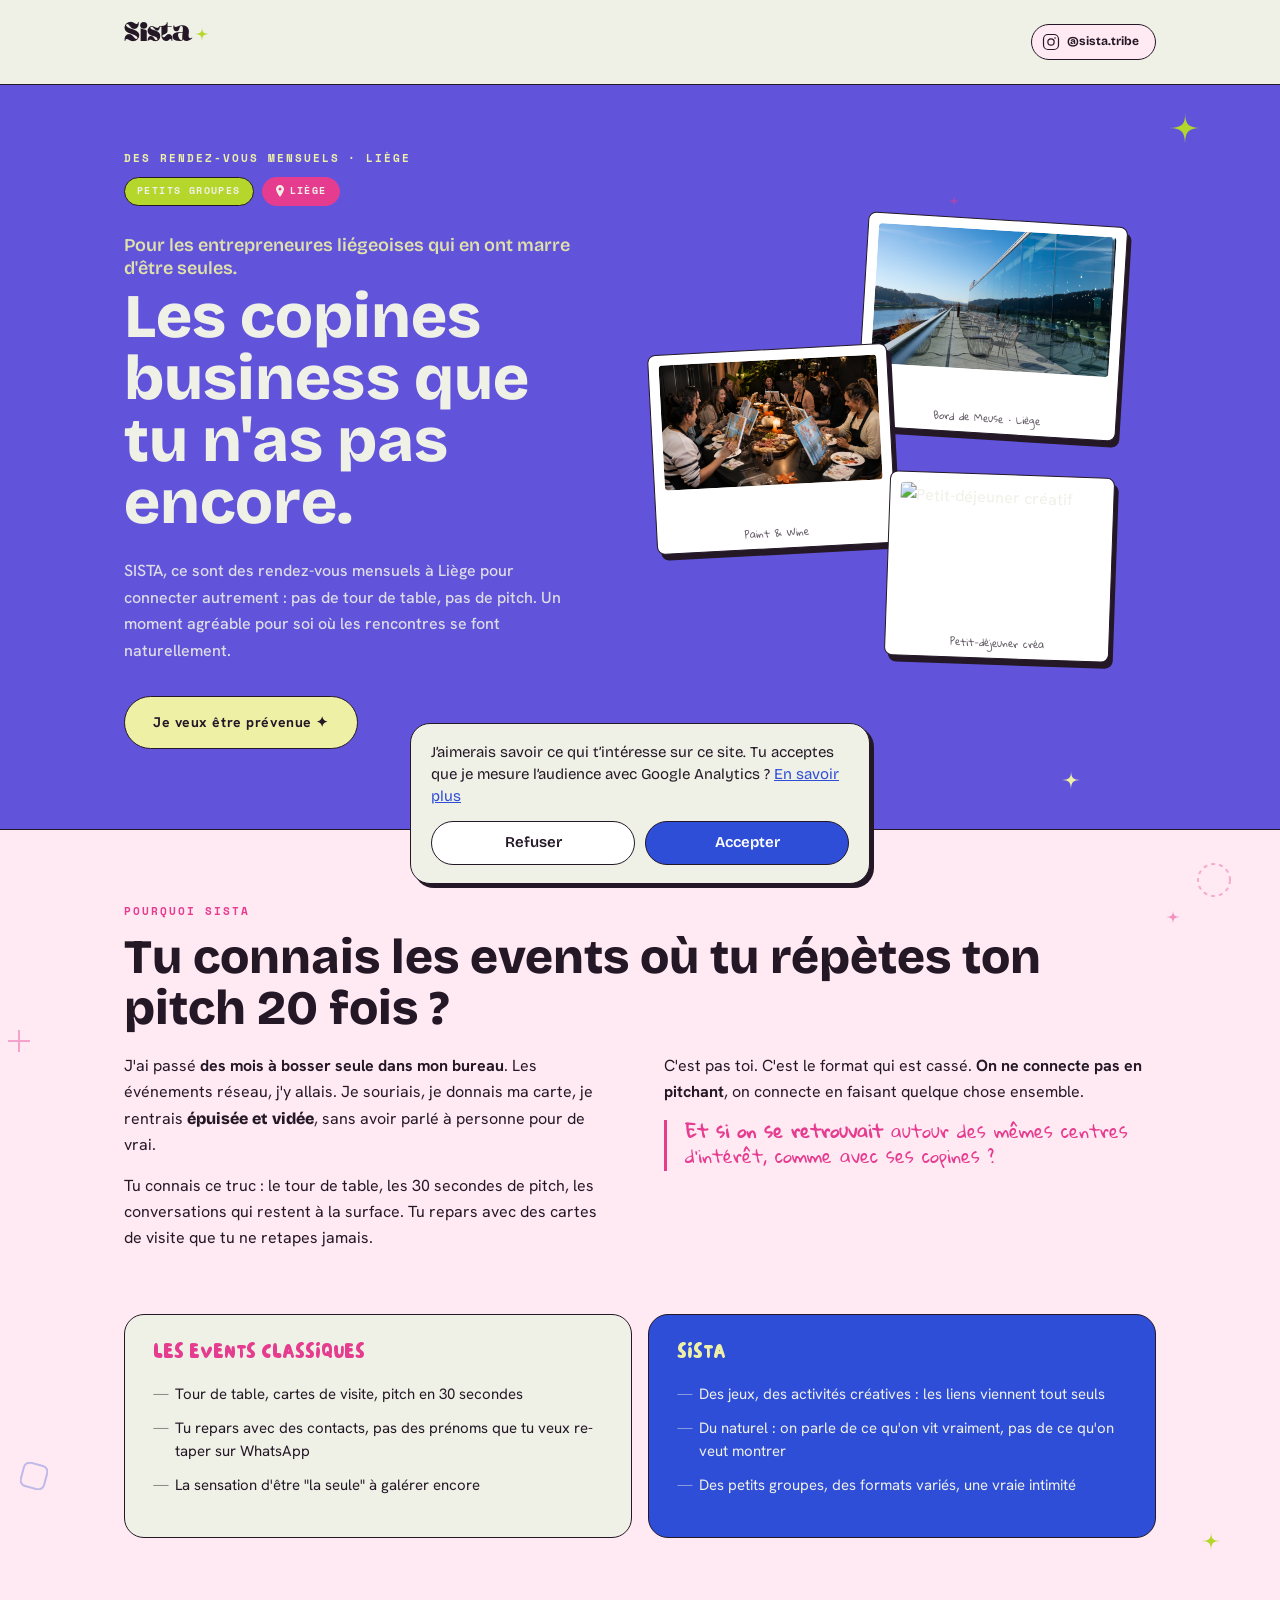
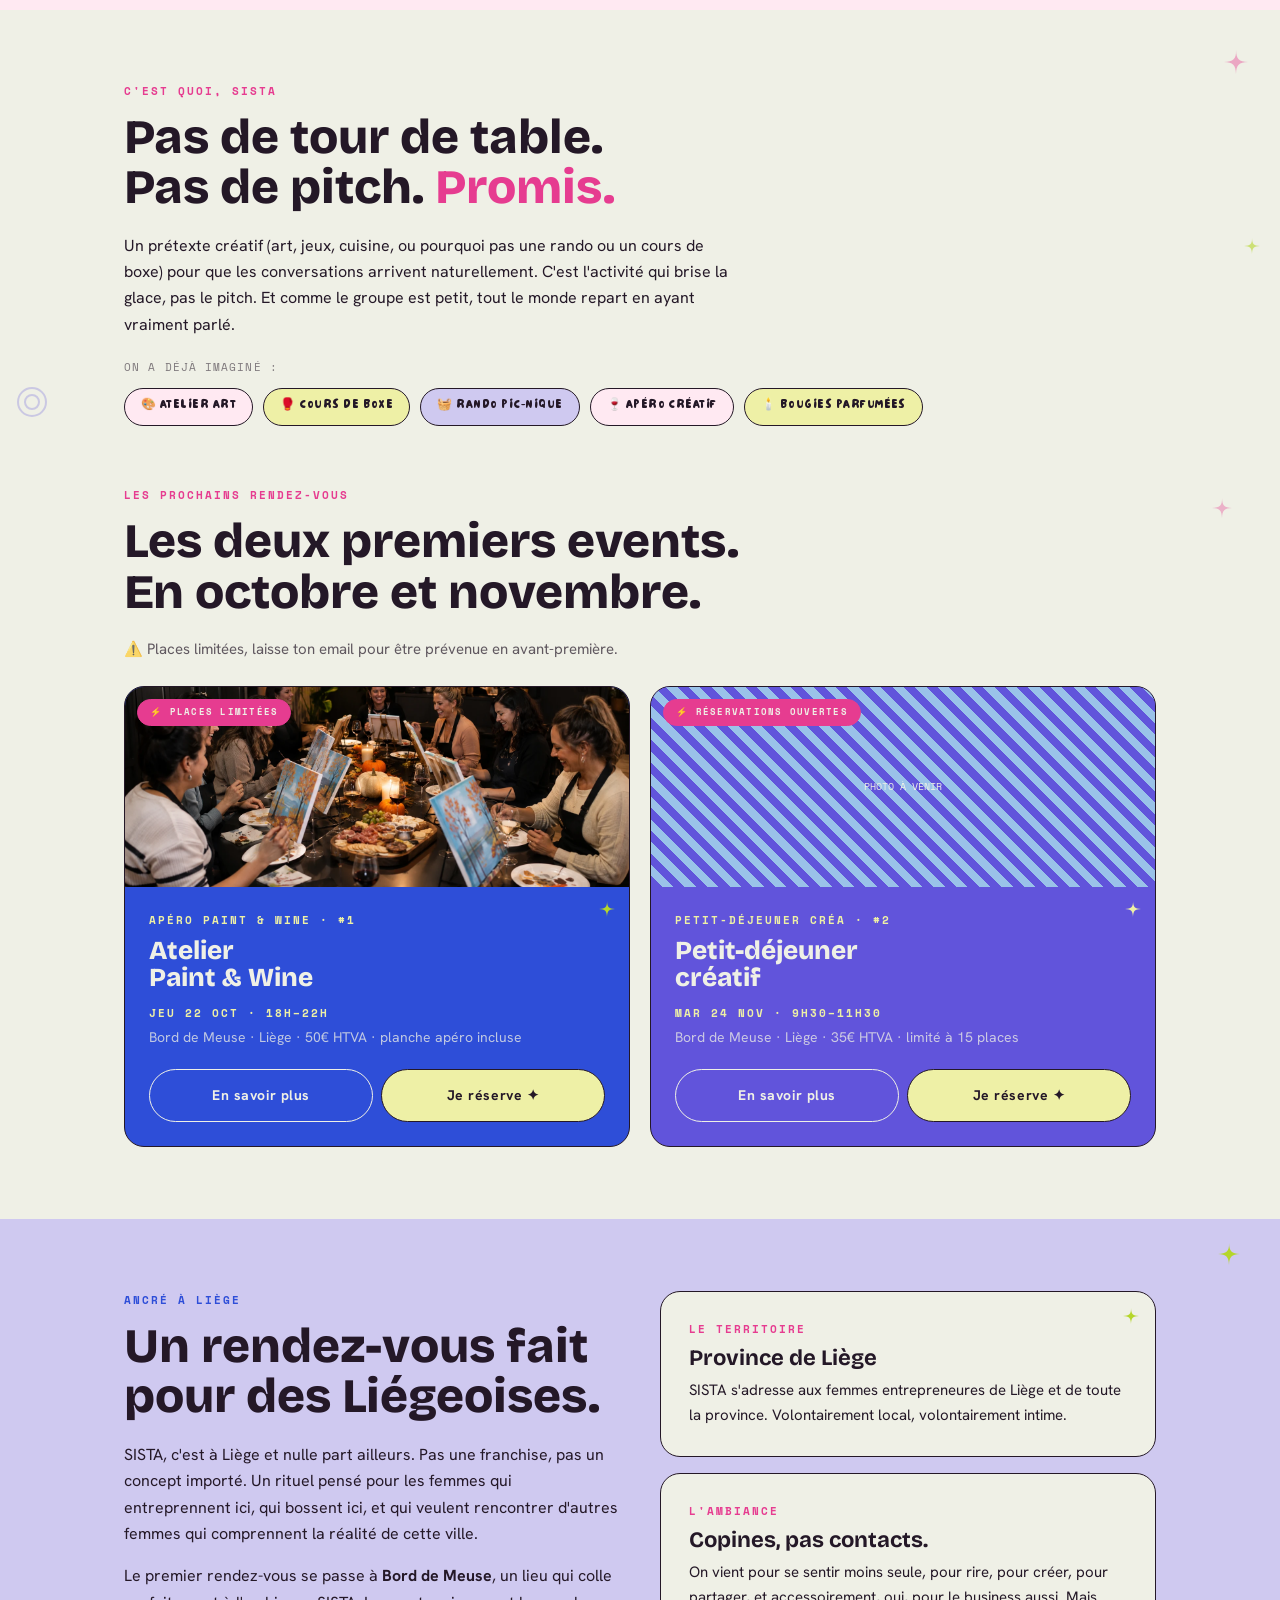
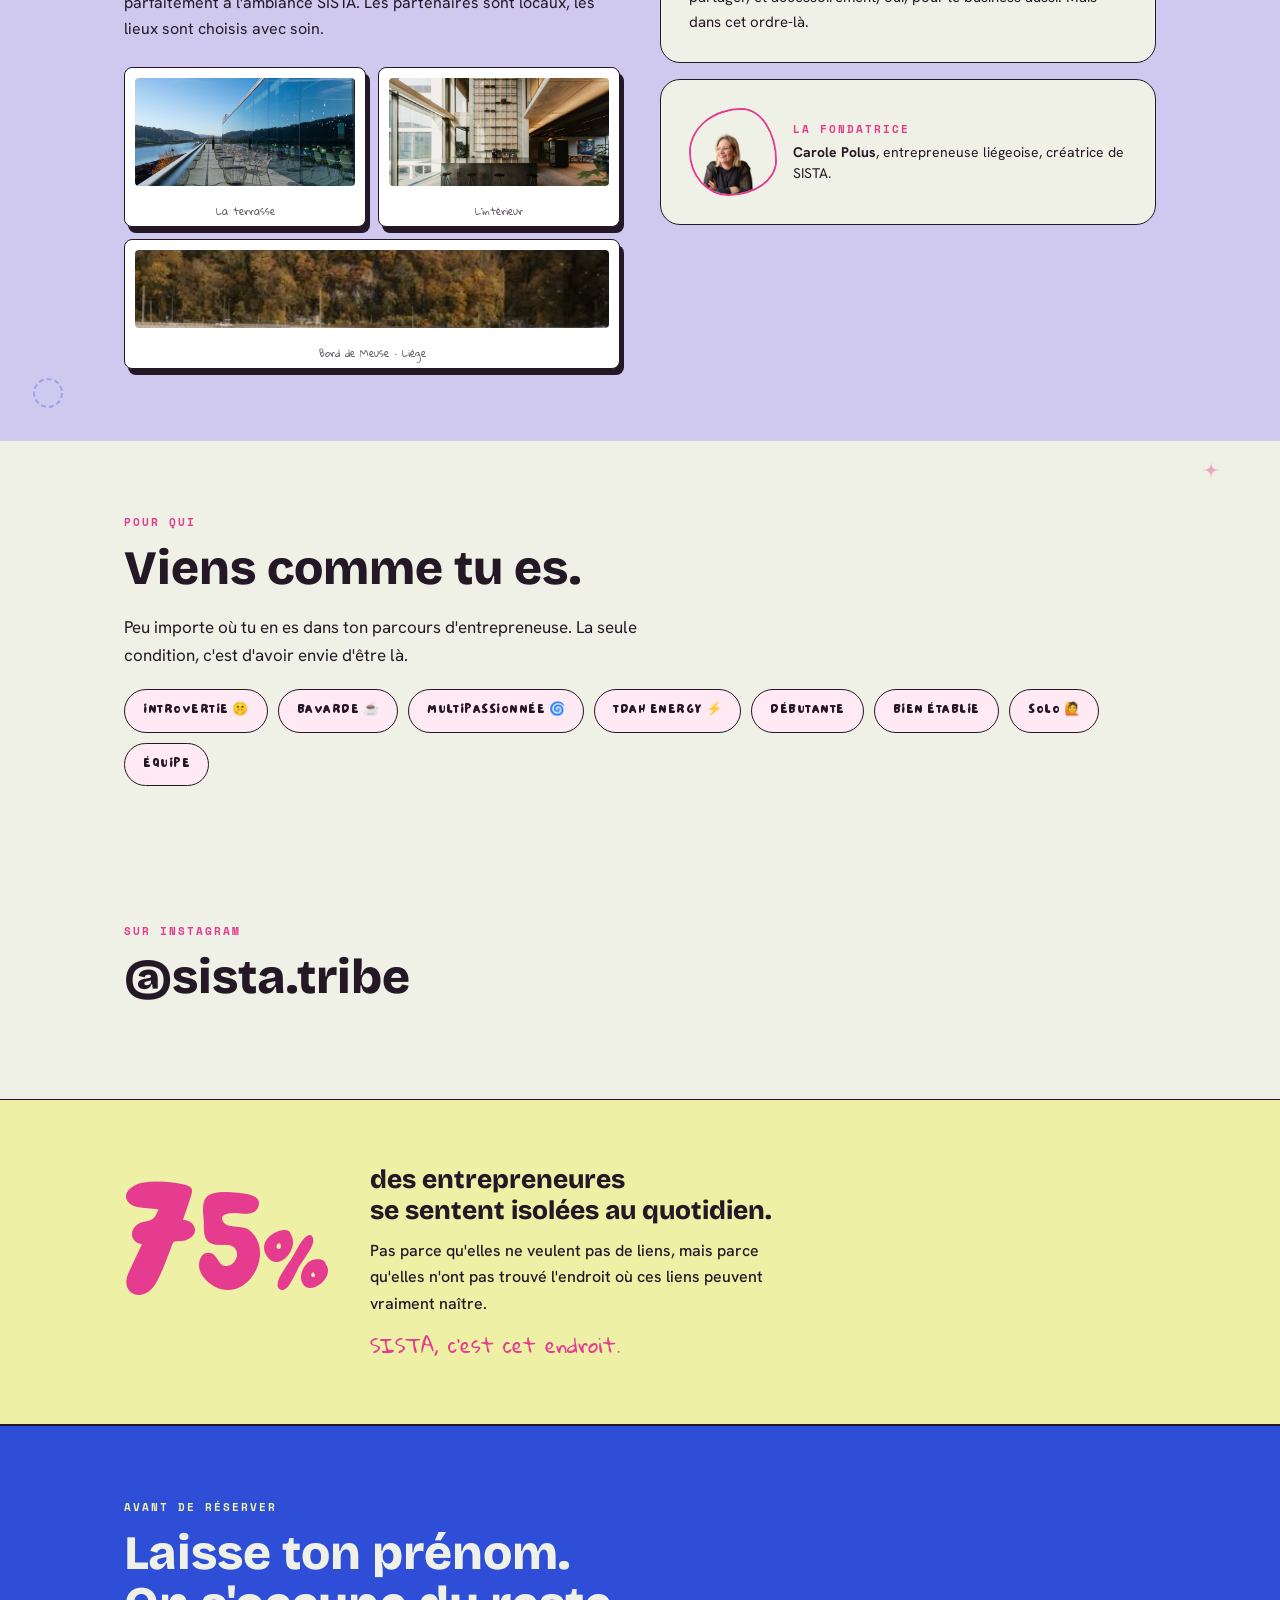
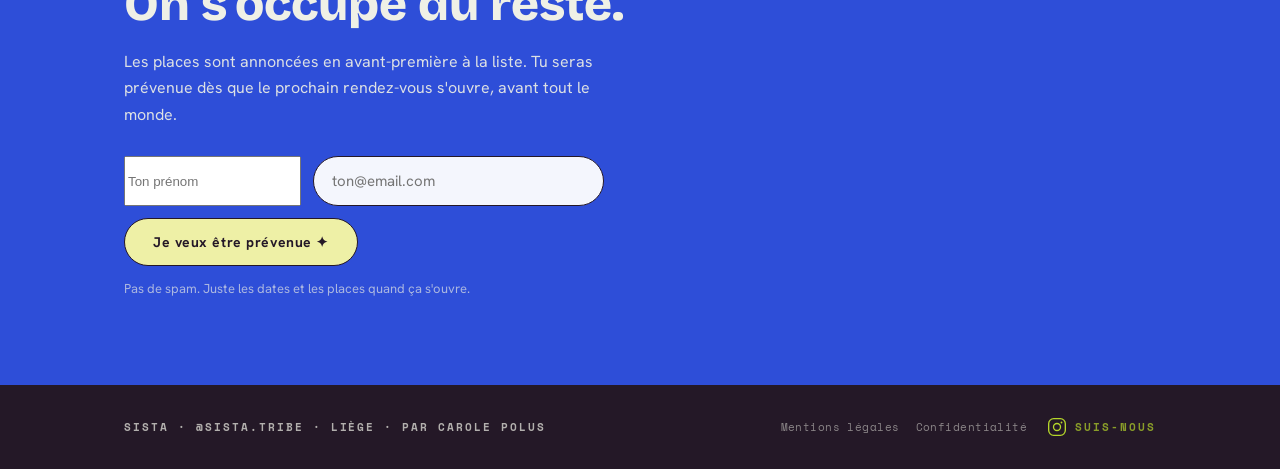
==== commit 30e93f75: "Ajout Google Analytics avec bandeau de consentement cookies" ====
--- a/index.html
+++ b/index.html
@@ -393,6 +393,7 @@
     .repars-num{ font-size:36px; width:44px; }
   }
 </style>
+<script src="/analytics.js" defer></script>
 </head>
 <body>
 
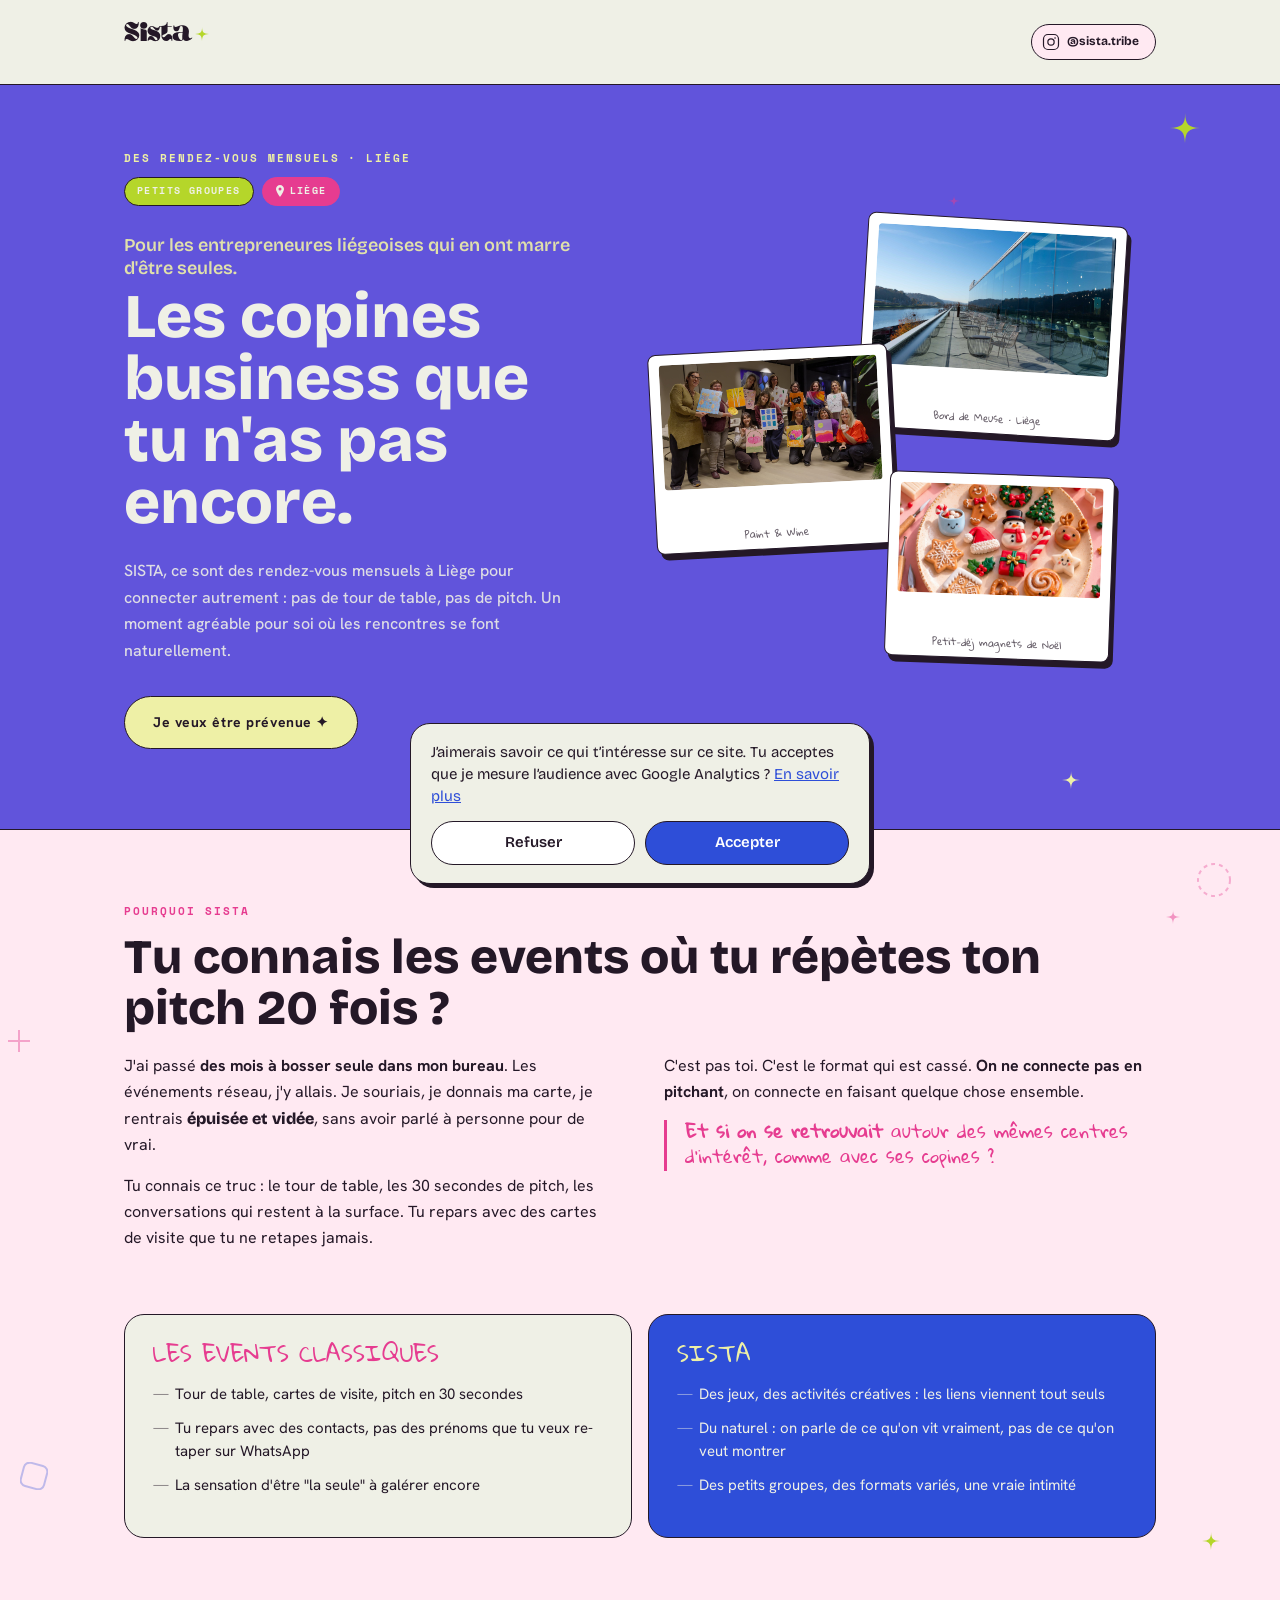
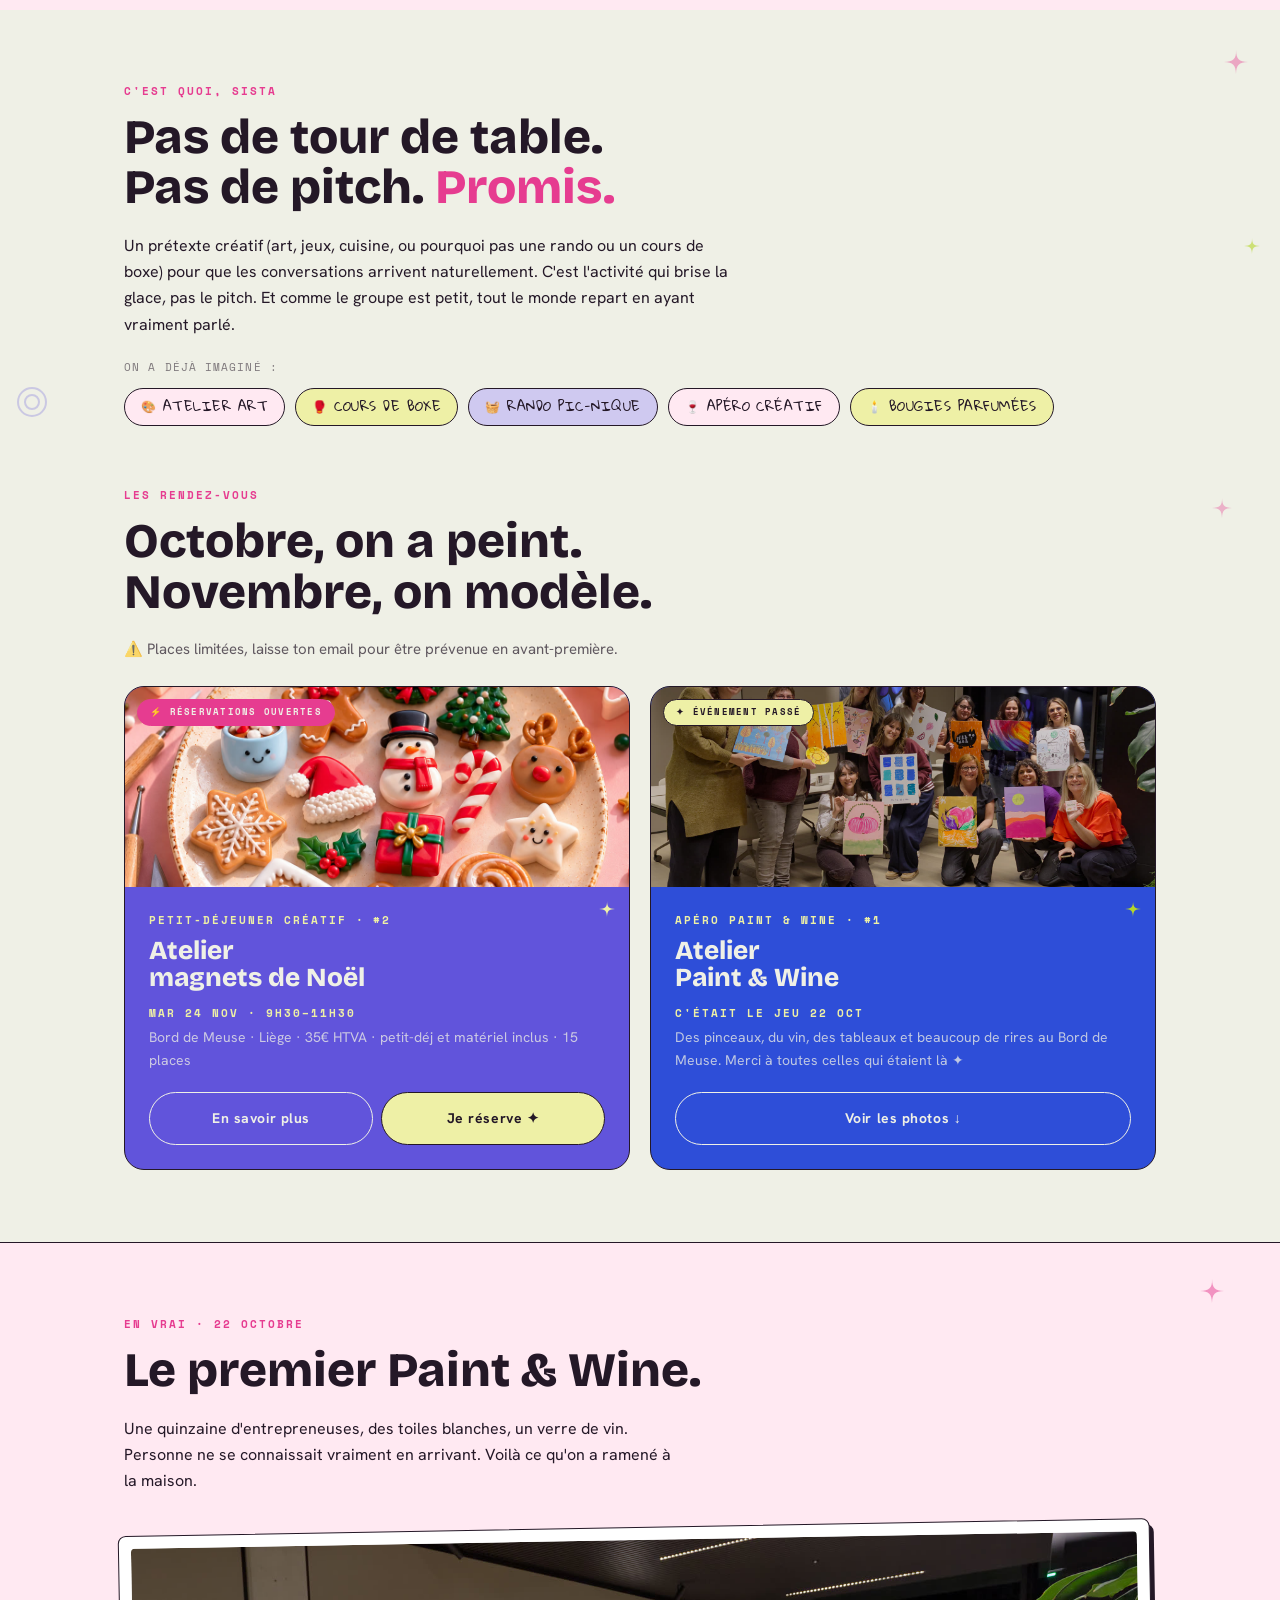
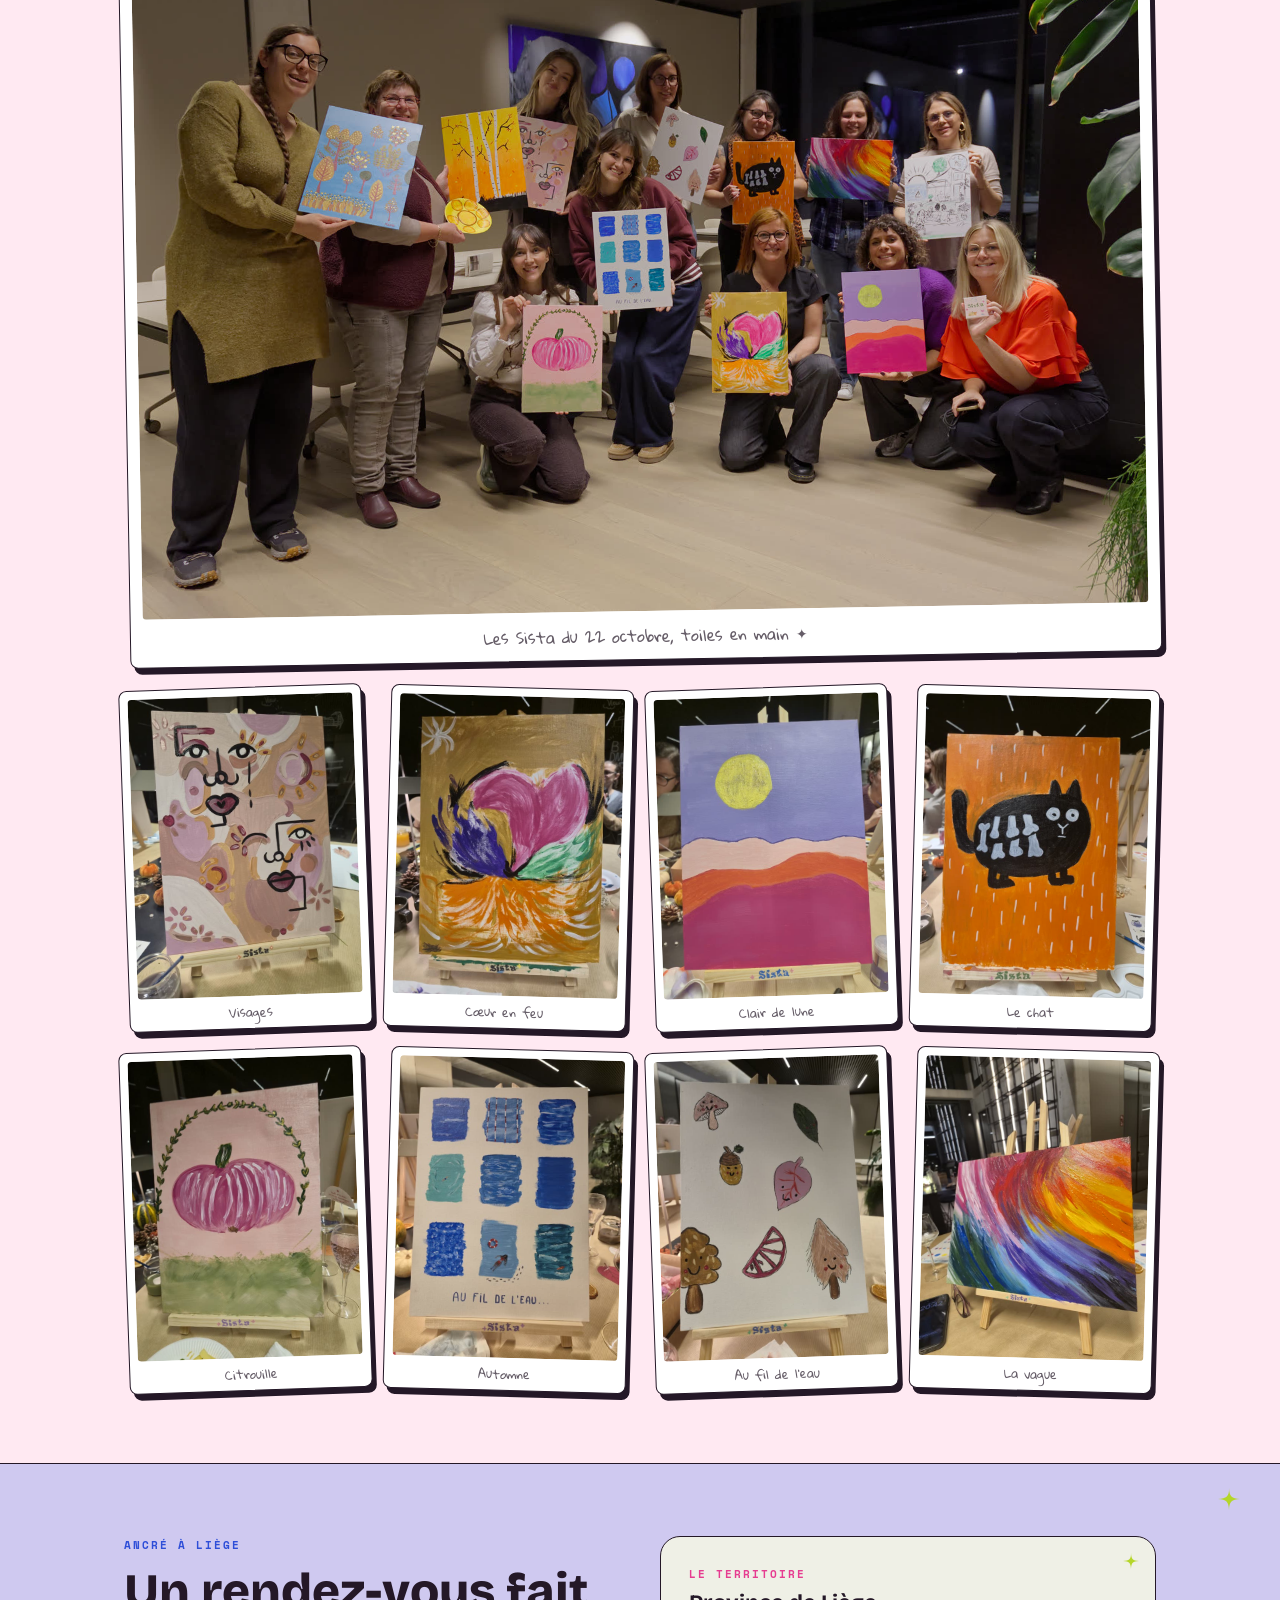
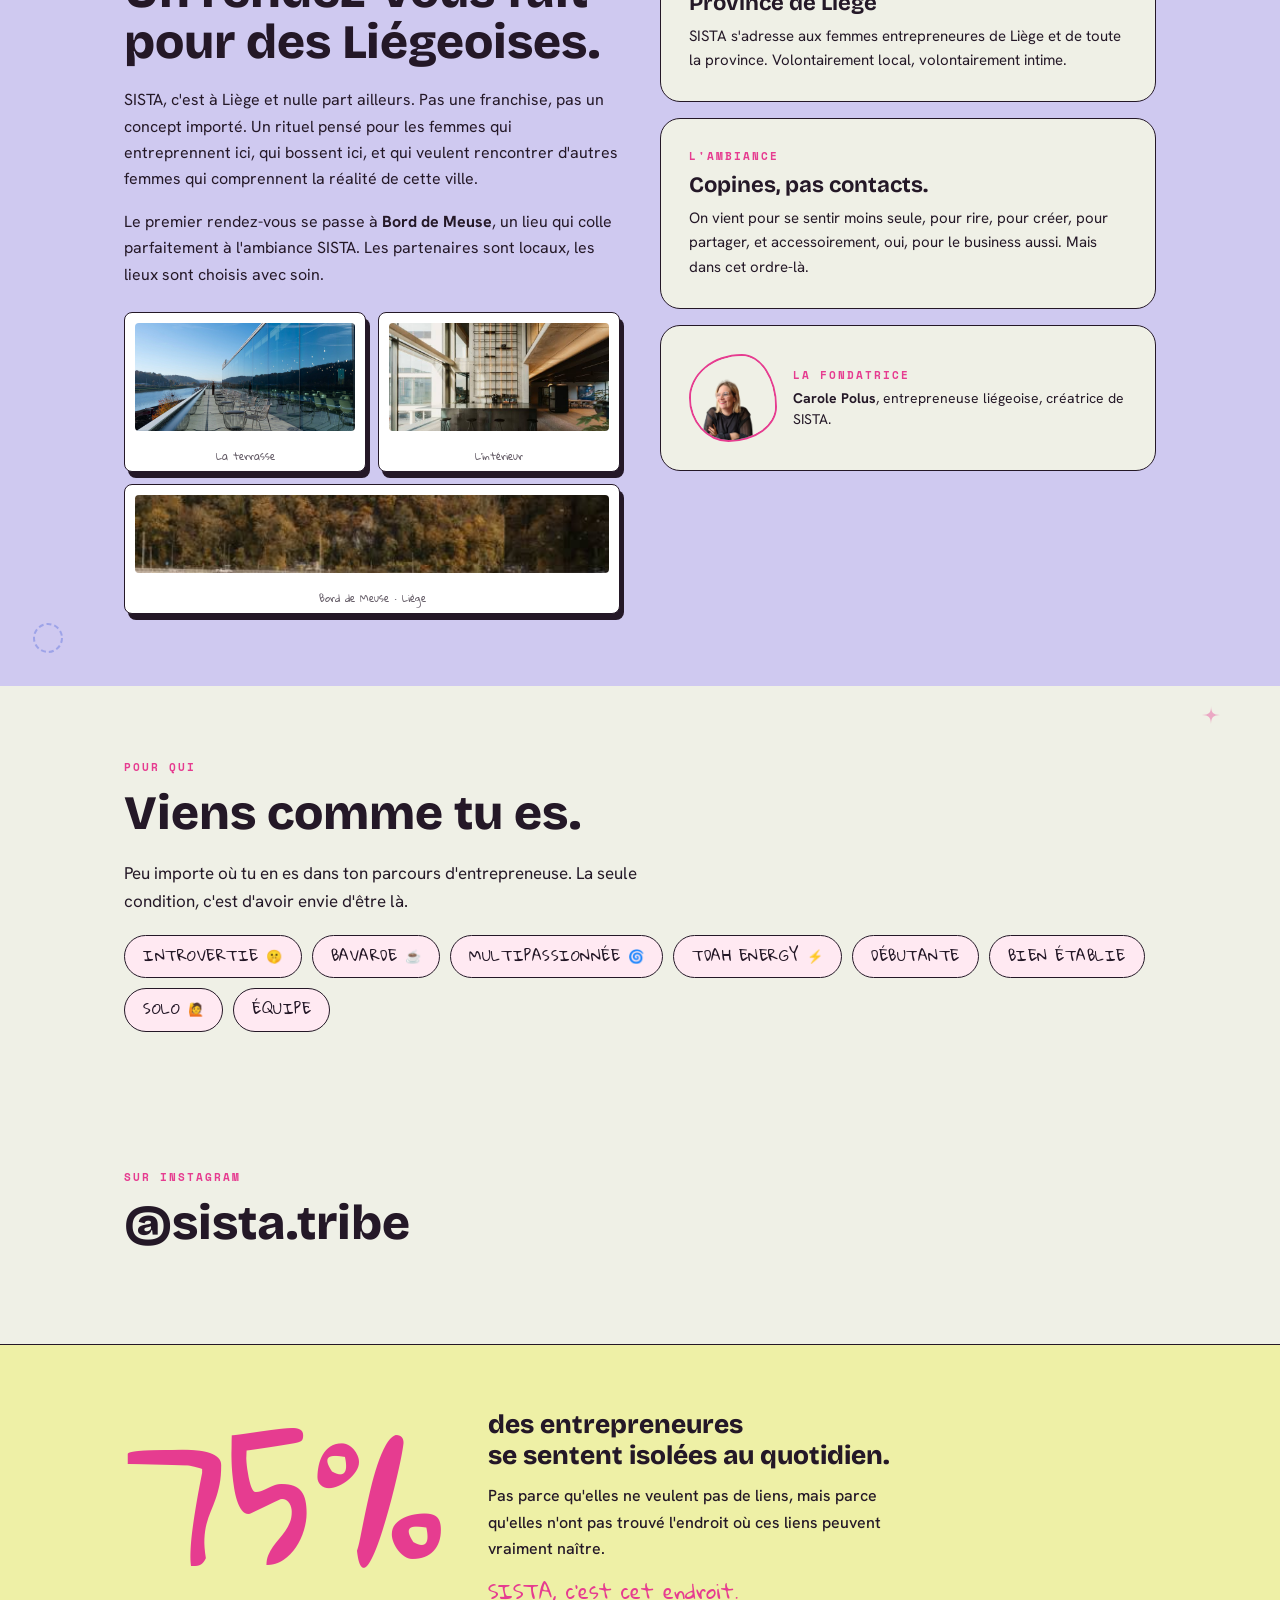
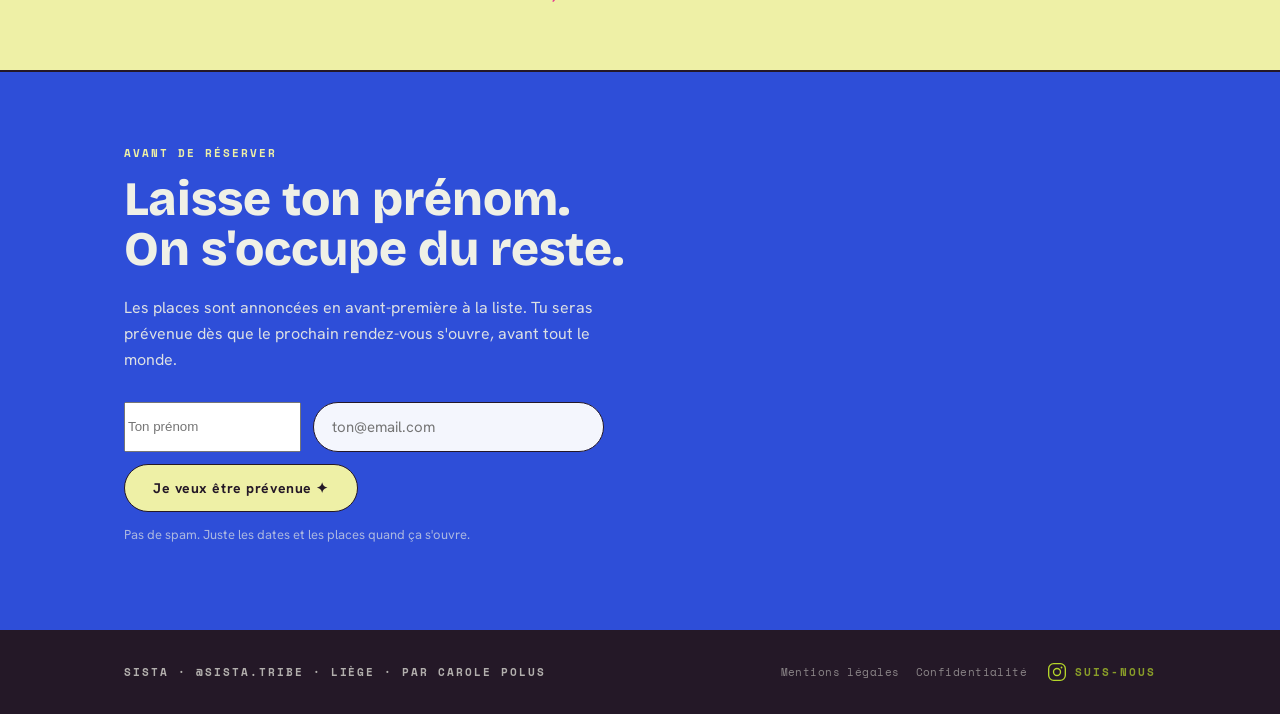
==== commit 3db60b7c: "Petit-déjeuner du 24 novembre : atelier magnets de Noël, Paint & Wine passé, galerie photos - Page e" ====
--- a/index.html
+++ b/index.html
@@ -11,7 +11,6 @@
 <style>
   /* ── Fonts locales ───────────────────────────────────── */
   @font-face { font-family:'Ahsing'; src:url('fonts/ahsing-regular.otf') format('opentype'); font-weight:400 900; }
-  @font-face { font-family:'Le Petit Cochon'; src:url('fonts/nf-le-petit-cochon.ttf') format('truetype'); font-weight:400 900; }
   @font-face { font-family:'Gloria Hallelujah'; src:url('fonts/gloriahallelujah.ttf') format('truetype'); font-weight:400; }
   @font-face { font-family:'Bricolage Grotesque'; src:url('fonts/BricolageGrotesque-Regular.ttf') format('truetype'); font-weight:400; }
   @font-face { font-family:'Bricolage Grotesque'; src:url('fonts/BricolageGrotesque-Medium.ttf') format('truetype'); font-weight:500; }
@@ -66,7 +65,7 @@
     font-weight:700; font-size:11px; letter-spacing:.18em; text-transform:uppercase;
   }
   .marker{
-    font-family:'Le Petit Cochon','Gloria Hallelujah',cursive;
+    font-family:'Gloria Hallelujah',cursive;
     text-transform:uppercase; letter-spacing:.01em;
   }
   .gloria{ font-family:'Gloria Hallelujah',cursive; line-height:1.55; }
@@ -201,7 +200,7 @@
   .compare-card.non{ background:var(--cream); }
   .compare-card.oui{ background:var(--cobalt); color:var(--cream); }
   .compare-card-title{
-    font-family:'Le Petit Cochon','Gloria Hallelujah',cursive;
+    font-family:'Gloria Hallelujah',cursive;
     text-transform:uppercase;
     font-size:20px; margin:0 0 16px; line-height:1.2; display:block;
   }
@@ -234,7 +233,7 @@
   /* Positionnement créatif */
   .creative-tag{
     display:inline-flex; align-items:center; gap:6px;
-    font-family:'Le Petit Cochon','Gloria Hallelujah',cursive;
+    font-family:'Gloria Hallelujah',cursive;
     font-size:13px; letter-spacing:.04em; text-transform:uppercase;
     border:var(--border-main); border-radius:var(--radius-pill);
     padding:10px 18px; cursor:default;
@@ -267,7 +266,7 @@
   }
   .repars-item:last-child{ border-bottom:1.5px solid rgba(255,255,255,.2); }
   .repars-num{
-    font-family:'Le Petit Cochon','Gloria Hallelujah',cursive;
+    font-family:'Gloria Hallelujah',cursive;
     text-transform:uppercase; font-size:48px; line-height:1;
     color:var(--citron); flex:none; width:60px; text-align:right;
   }
@@ -281,9 +280,9 @@
     padding:64px 0;
   }
   .stat .wrap{ display:flex; align-items:center; gap:40px; flex-wrap:wrap; }
-  /* 75% en Le Petit Cochon */
+  /* 75% en Gloria Hallelujah */
   .stat .num{
-    font-family:'Le Petit Cochon','Gloria Hallelujah',cursive;
+    font-family:'Gloria Hallelujah',cursive;
     text-transform:uppercase;
     font-size:160px; color:var(--magenta); line-height:1; flex:none;
   }
@@ -306,7 +305,7 @@
   .pourqui{ background:var(--cream); }
   .pourqui-tags{ display:flex; gap:10px; flex-wrap:wrap; margin-top:20px; }
   .pourqui-tag{
-    font-family:'Le Petit Cochon','Gloria Hallelujah',cursive;
+    font-family:'Gloria Hallelujah',cursive;
     text-transform:uppercase;
     font-size:13px; letter-spacing:.04em;
     border:var(--border-main); border-radius:var(--radius-pill);
@@ -340,6 +339,20 @@
   .event-card .data{ font-family:'Space Mono',monospace; font-weight:700; font-size:13px; margin-bottom:4px; }
   .event-card .lieu{ opacity:.8; font-size:14px; margin-bottom:20px; }
   .event-aside{ padding-top:4px; }
+
+  /* ── Galerie ─────────────────────────────────────────── */
+  .galerie{ background:var(--blush); border-top:var(--border-main); border-bottom:var(--border-main); }
+  .galerie > .wrap > p{ max-width:560px; font-size:16px; }
+  .galerie-groupe{ margin:32px 0 28px; padding:12px 12px 48px; transform:rotate(-1deg); }
+  .galerie-groupe img{ width:100%; aspect-ratio:3/2; object-fit:cover; border-radius:4px; display:block; }
+  .galerie-groupe .polaroid-caption{ font-size:14px; bottom:12px; }
+  .galerie-toiles{ display:grid; grid-template-columns:repeat(4,1fr); gap:20px; }
+  .galerie-toiles .polaroid{ padding:8px 8px 32px; }
+  .galerie-toiles .polaroid:nth-child(odd){ transform:rotate(-2deg); }
+  .galerie-toiles .polaroid:nth-child(even){ transform:rotate(1.5deg); }
+  .galerie-toiles .polaroid:hover{ transform:rotate(0) scale(1.05); box-shadow:8px 12px 0 var(--ink); z-index:2; }
+  .galerie-toiles img{ width:100%; aspect-ratio:3/4; object-fit:cover; border-radius:4px; display:block; }
+  .galerie-toiles .polaroid-caption{ font-size:11px; }
 
   /* ── Signup ──────────────────────────────────────────── */
   .signup{ background:var(--cobalt); color:var(--cream); border-top:var(--border-main); }
@@ -388,6 +401,7 @@
     .compare{ grid-template-columns:1fr; }
     .synergy-grid{ grid-template-columns:1fr; }
     .events-grid{ grid-template-columns:1fr; }
+    .galerie-toiles{ grid-template-columns:repeat(2,1fr); gap:14px; }
     .hero-stack{ display:none; }
     .repars-text{ font-size:16px; }
     .repars-num{ font-size:36px; width:44px; }
@@ -451,13 +465,13 @@
       </div>
       <!-- Milieu gauche : Paint & Wine -->
       <div class="polaroid" style="width:240px;height:200px;top:130px;left:0;transform:rotate(-3deg);z-index:2;">
-        <img src="event-art-wine.jpg.webp" alt="Paint & Wine SISTA" style="width:100%;height:125px;object-fit:cover;border-radius:4px;display:block;">
+        <img src="img/galerie/paint-wine-groupe.jpg" alt="Paint & Wine SISTA" style="width:100%;height:125px;object-fit:cover;border-radius:4px;display:block;">
         <div class="polaroid-caption">Paint & Wine</div>
       </div>
       <!-- Bas droite : Petit-déjeuner -->
       <div class="polaroid" style="width:225px;height:185px;top:255px;right:20px;transform:rotate(2deg);z-index:3;">
-        <img src="petit-dejeuner-creatif.png" alt="Petit-déjeuner créatif" style="width:100%;height:110px;object-fit:cover;border-radius:4px;display:block;">
-        <div class="polaroid-caption">Petit-déjeuner créa</div>
+        <img src="img/atelier-magnets-noel.jpg" alt="Petit-déjeuner créatif : magnets de Noël" style="width:100%;height:110px;object-fit:cover;border-radius:4px;display:block;">
+        <div class="polaroid-caption">Petit-déj magnets de Noël</div>
       </div>
     </div>
   </div>
@@ -537,50 +551,75 @@
 <section class="event" style="position:relative;overflow:hidden;padding-top:20px;">
   <svg style="position:absolute;top:32px;right:48px;width:20px;height:20px;" viewBox="0 0 24 24"><path d="M12 0C12.4 9.2 14.8 11.6 24 12 14.8 12.4 12.4 14.8 12 24 11.6 14.8 9.2 12.4 0 12 9.2 11.6 12.4 9.2 12 0Z" fill="#E63C90" opacity=".35"/></svg>
   <div class="wrap">
-    <div class="kick" style="color:var(--magenta);">Les prochains rendez-vous</div>
-    <h2>Les deux premiers events.<br>En octobre et novembre.</h2>
+    <div class="kick" style="color:var(--magenta);">Les rendez-vous</div>
+    <h2>Octobre, on a peint.<br>Novembre, on modèle.</h2>
     <p style="font-size:15px;opacity:.7;margin-bottom:8px;">⚠️ Places limitées, laisse ton email pour être prévenue en avant-première.</p>
 
     <div class="events-grid" style="margin-top:24px;">
-      <!-- Event 1 -->
+      <!-- Event 2 : prochain rendez-vous -->
+      <div style="border:var(--border-main);border-radius:var(--radius-card);overflow:hidden;background:var(--periwinkle);color:var(--cream);">
+        <div style="height:200px;overflow:hidden;position:relative;">
+          <img src="img/atelier-magnets-noel.jpg" alt="Mini magnets de Noël en pâte polymère" style="width:100%;height:100%;object-fit:cover;" onerror="this.style.display='none';this.nextElementSibling.style.display='flex'">
+          <div style="display:none;height:200px;background:repeating-linear-gradient(45deg,#6154DB,#6154DB 8px,#9AC2E9 8px,#9AC2E9 16px);align-items:center;justify-content:center;font-family:'Space Mono',monospace;font-size:10px;color:var(--cream);">PHOTO À VENIR</div>
+          <span class="badge badge-magenta" style="position:absolute;top:12px;left:12px;font-size:9px;">⚡ Réservations ouvertes</span>
+        </div>
+        <div style="padding:24px;position:relative;">
+          <svg style="position:absolute;top:14px;right:14px;width:16px;height:16px;" viewBox="0 0 24 24"><path d="M12 0C12.4 9.2 14.8 11.6 24 12 14.8 12.4 12.4 14.8 12 24 11.6 14.8 9.2 12.4 0 12 9.2 11.6 12.4 9.2 12 0Z" fill="#EEF0A6"/></svg>
+          <div class="kick" style="color:var(--citron);">Petit-déjeuner créatif · #2</div>
+          <h3 style="font-size:26px;font-weight:800;margin:8px 0 12px;line-height:1.05;">Atelier<br>magnets de Noël</h3>
+          <div class="kick" style="color:var(--citron);margin-bottom:4px;">MAR 24 NOV · 9H30–11H30</div>
+          <div style="opacity:.75;font-size:14px;margin-bottom:20px;">Bord de Meuse · Liège · 35€ HTVA · petit-déj et matériel inclus · 15 places</div>
+          <div style="display:flex;gap:8px;">
+            <a href="event-petit-dejeuner-24-novembre.html" class="btn" style="flex:1;text-align:center;background:transparent;border-color:var(--cream);color:var(--cream);padding:14px 12px;">En savoir plus</a>
+            <a href="reservation-petit-dejeuner-24-novembre.html" class="btn btn-citron" style="flex:1;text-align:center;padding:14px 12px;">Je réserve ✦</a>
+          </div>
+        </div>
+      </div>
+
+      <!-- Event 1 : passé -->
       <div style="border:var(--border-main);border-radius:var(--radius-card);overflow:hidden;background:var(--cobalt);color:var(--cream);">
         <div style="height:200px;overflow:hidden;position:relative;">
-          <img src="event-art-wine.jpg.webp" alt="Atelier Paint & Wine SISTA" style="width:100%;height:100%;object-fit:cover;" onerror="this.style.display='none';this.nextElementSibling.style.display='flex'">
+          <img src="img/galerie/paint-wine-groupe.jpg" alt="Atelier Paint & Wine SISTA" style="width:100%;height:100%;object-fit:cover;" onerror="this.style.display='none';this.nextElementSibling.style.display='flex'">
           <div style="display:none;height:200px;background:repeating-linear-gradient(45deg,#2E4ED8,#2E4ED8 8px,#6154DB 8px,#6154DB 16px);align-items:center;justify-content:center;font-family:'Space Mono',monospace;font-size:10px;color:var(--cream);">PHOTO BORD DE MEUSE</div>
-          <span class="badge badge-magenta" style="position:absolute;top:12px;left:12px;font-size:9px;">⚡ Places limitées</span>
+          <span class="badge badge-citron" style="position:absolute;top:12px;left:12px;font-size:9px;color:var(--ink);">✦ Événement passé</span>
         </div>
         <div style="padding:24px;position:relative;">
           <svg style="position:absolute;top:14px;right:14px;width:16px;height:16px;" viewBox="0 0 24 24"><path d="M12 0C12.4 9.2 14.8 11.6 24 12 14.8 12.4 12.4 14.8 12 24 11.6 14.8 9.2 12.4 0 12 9.2 11.6 12.4 9.2 12 0Z" fill="#B5D62A"/></svg>
           <div class="kick" style="color:var(--citron);">Apéro Paint &amp; Wine · #1</div>
           <h3 style="font-size:26px;font-weight:800;margin:8px 0 12px;line-height:1.05;">Atelier<br>Paint &amp; Wine</h3>
-          <div class="kick" style="color:var(--citron);margin-bottom:4px;">JEU 22 OCT · 18H–22H</div>
-          <div style="opacity:.75;font-size:14px;margin-bottom:20px;">Bord de Meuse · Liège · 50€ HTVA · planche apéro incluse</div>
+          <div class="kick" style="color:var(--citron);margin-bottom:4px;">C'ÉTAIT LE JEU 22 OCT</div>
+          <div style="opacity:.75;font-size:14px;margin-bottom:20px;">Des pinceaux, du vin, des tableaux et beaucoup de rires au Bord de Meuse. Merci à toutes celles qui étaient là ✦</div>
           <div style="display:flex;gap:8px;">
-            <a href="event-paint-wine-22-octobre.html" class="btn" style="flex:1;text-align:center;background:transparent;border-color:var(--cream);color:var(--cream);padding:14px 12px;">En savoir plus</a>
-            <a href="reservation-paint-wine-22-octobre.html" class="btn btn-citron" style="flex:1;text-align:center;padding:14px 12px;">Je réserve ✦</a>
+            <a href="#galerie" class="btn" style="flex:1;text-align:center;background:transparent;border-color:var(--cream);color:var(--cream);padding:14px 12px;">Voir les photos ↓</a>
           </div>
         </div>
       </div>
-
-      <!-- Event 2 -->
-      <div style="border:var(--border-main);border-radius:var(--radius-card);overflow:hidden;background:var(--periwinkle);color:var(--cream);">
-        <div style="height:200px;overflow:hidden;position:relative;">
-          <img src="petit-dejeuner-creatif.png" alt="Petit-déjeuner créatif" style="width:100%;height:100%;object-fit:cover;" onerror="this.style.display='none';this.nextElementSibling.style.display='flex'">
-          <div style="display:none;height:200px;background:repeating-linear-gradient(45deg,#6154DB,#6154DB 8px,#9AC2E9 8px,#9AC2E9 16px);align-items:center;justify-content:center;font-family:'Space Mono',monospace;font-size:10px;color:var(--cream);">PHOTO À VENIR</div>
-          <span class="badge badge-magenta" style="position:absolute;top:12px;left:12px;font-size:9px;">⚡ Réservations ouvertes</span>
-        </div>
-        <div style="padding:24px;position:relative;">
-          <svg style="position:absolute;top:14px;right:14px;width:16px;height:16px;" viewBox="0 0 24 24"><path d="M12 0C12.4 9.2 14.8 11.6 24 12 14.8 12.4 12.4 14.8 12 24 11.6 14.8 9.2 12.4 0 12 9.2 11.6 12.4 9.2 12 0Z" fill="#EEF0A6"/></svg>
-          <div class="kick" style="color:var(--citron);">Petit-déjeuner créa · #2</div>
-          <h3 style="font-size:26px;font-weight:800;margin:8px 0 12px;line-height:1.05;">Petit-déjeuner<br>créatif</h3>
-          <div class="kick" style="color:var(--citron);margin-bottom:4px;">MAR 24 NOV · 9H30–11H30</div>
-          <div style="opacity:.75;font-size:14px;margin-bottom:20px;">Bord de Meuse · Liège · 35€ HTVA · limité à 15 places</div>
-          <div style="display:flex;gap:8px;">
-            <a href="event-petit-dejeuner-24-novembre.html" class="btn" style="flex:1;text-align:center;background:transparent;border-color:var(--cream);color:var(--cream);padding:14px 12px;">En savoir plus</a>
-            <a href="reservation-petit-dejeuner-24-novembre.html" class="btn btn-citron" style="flex:1;text-align:center;padding:14px 12px;">Je réserve ✦</a>
-          </div>
-        </div>
-      </div>
+    </div>
+  </div>
+</section>
+
+<!-- ══ GALERIE ═════════════════════════════════════════════ -->
+<section class="galerie" id="galerie" style="position:relative;overflow:hidden;">
+  <svg style="position:absolute;top:36px;right:56px;width:24px;height:24px;" viewBox="0 0 24 24"><path d="M12 0C12.4 9.2 14.8 11.6 24 12 14.8 12.4 12.4 14.8 12 24 11.6 14.8 9.2 12.4 0 12 9.2 11.6 12.4 9.2 12 0Z" fill="#E63C90" opacity=".5"/></svg>
+  <div class="wrap">
+    <div class="kick" style="color:var(--magenta);">En vrai · 22 octobre</div>
+    <h2>Le premier Paint &amp; Wine.</h2>
+    <p>Une quinzaine d'entrepreneuses, des toiles blanches, un verre de vin. Personne ne se connaissait vraiment en arrivant. Voilà ce qu'on a ramené à la maison.</p>
+
+    <div class="polaroid galerie-groupe">
+      <img src="img/galerie/paint-wine-groupe.jpg" alt="Les participantes du Paint & Wine SISTA posent avec leurs toiles au Bord de Meuse" loading="lazy">
+      <div class="polaroid-caption">Les Sista du 22 octobre, toiles en main ✦</div>
+    </div>
+
+    <div class="galerie-toiles">
+      <div class="polaroid"><img src="img/galerie/toile-01.jpg" alt="Toile : deux visages abstraits aux tons roses" loading="lazy"><div class="polaroid-caption">Visages</div></div>
+      <div class="polaroid"><img src="img/galerie/toile-02.jpg" alt="Toile : un cœur rose et des flammes orange" loading="lazy"><div class="polaroid-caption">Cœur en feu</div></div>
+      <div class="polaroid"><img src="img/galerie/toile-03.jpg" alt="Toile : lune jaune sur des collines roses" loading="lazy"><div class="polaroid-caption">Clair de lune</div></div>
+      <div class="polaroid"><img src="img/galerie/toile-04.jpg" alt="Toile : chat noir sur fond orange" loading="lazy"><div class="polaroid-caption">Le chat</div></div>
+      <div class="polaroid"><img src="img/galerie/toile-05.jpg" alt="Toile : citrouille rose sous une couronne de feuilles" loading="lazy"><div class="polaroid-caption">Citrouille</div></div>
+      <div class="polaroid"><img src="img/galerie/toile-06.jpg" alt="Toile : arbres d'automne sur fond bleu" loading="lazy"><div class="polaroid-caption">Automne</div></div>
+      <div class="polaroid"><img src="img/galerie/toile-07.jpg" alt="Toile : carrés bleus, « Au fil de l'eau »" loading="lazy"><div class="polaroid-caption">Au fil de l'eau</div></div>
+      <div class="polaroid"><img src="img/galerie/toile-08.jpg" alt="Toile : vague de couleurs vives" loading="lazy"><div class="polaroid-caption">La vague</div></div>
     </div>
   </div>
 </section>
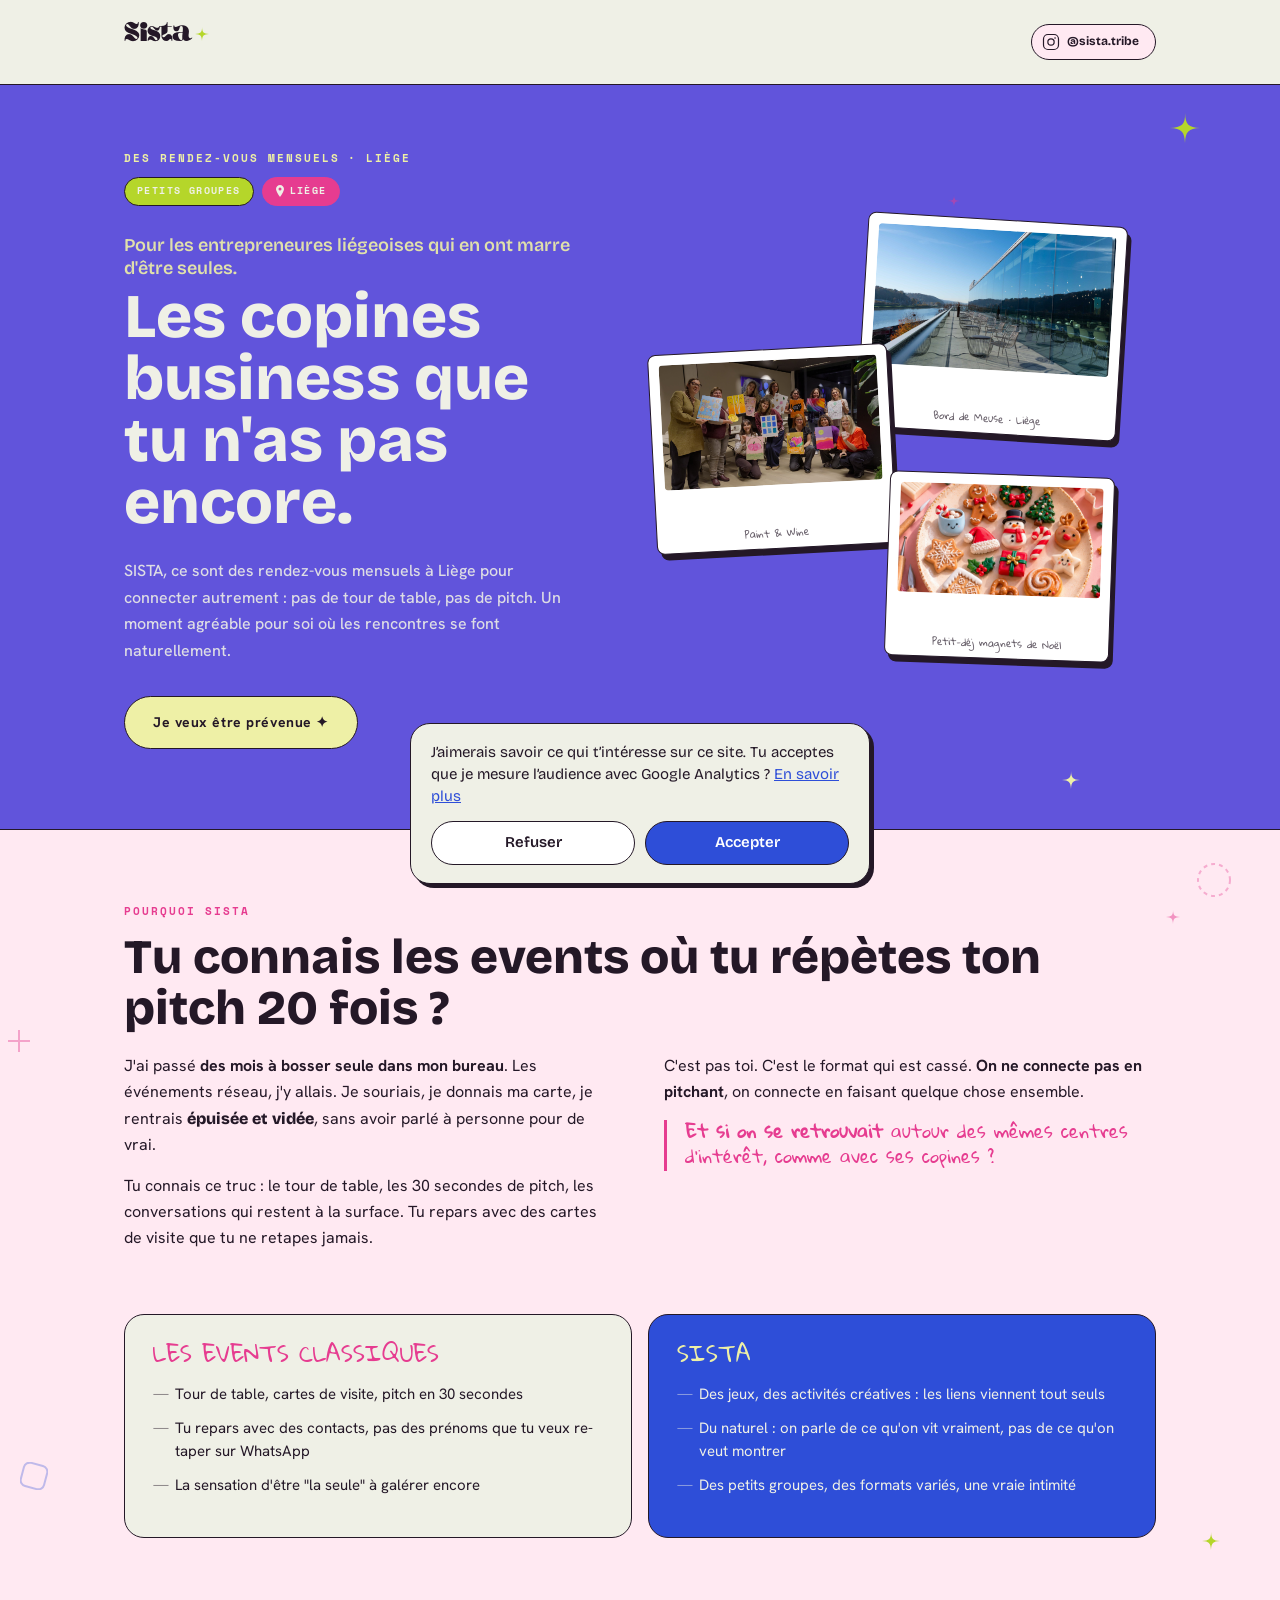
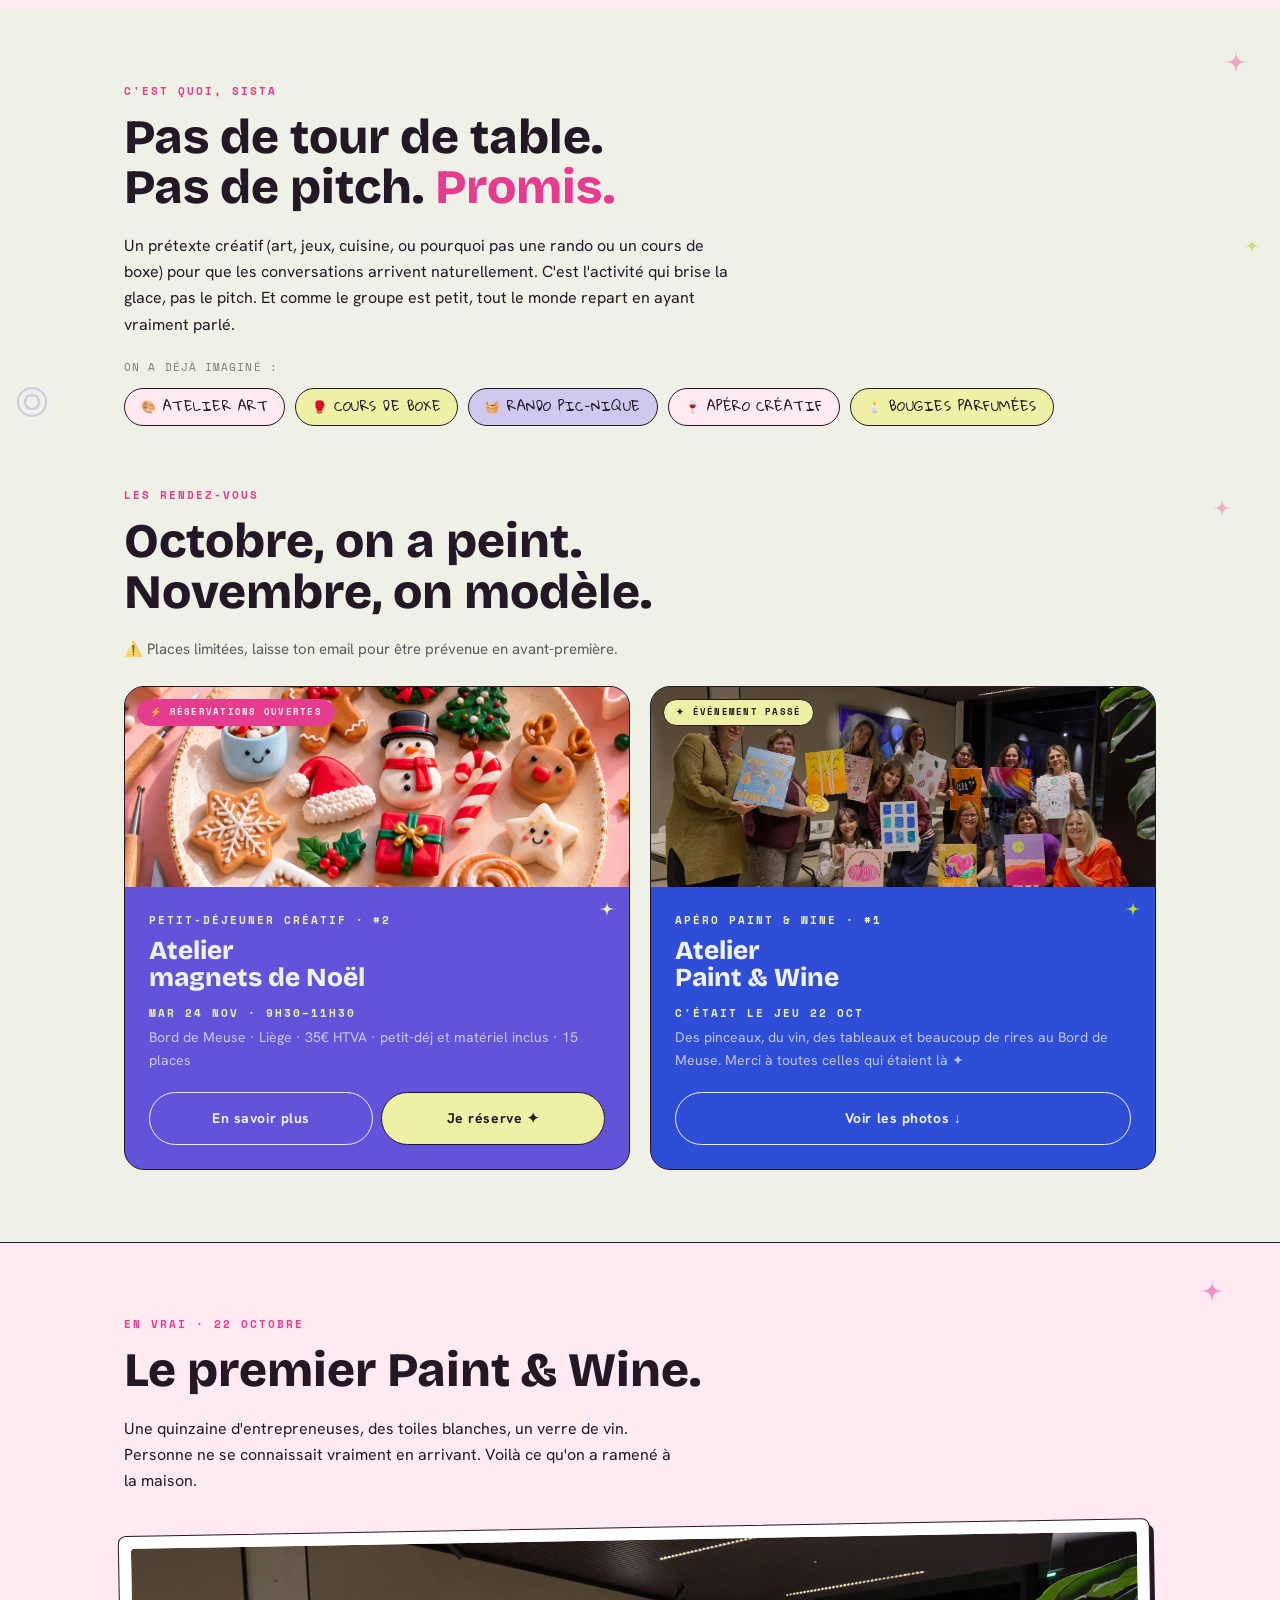
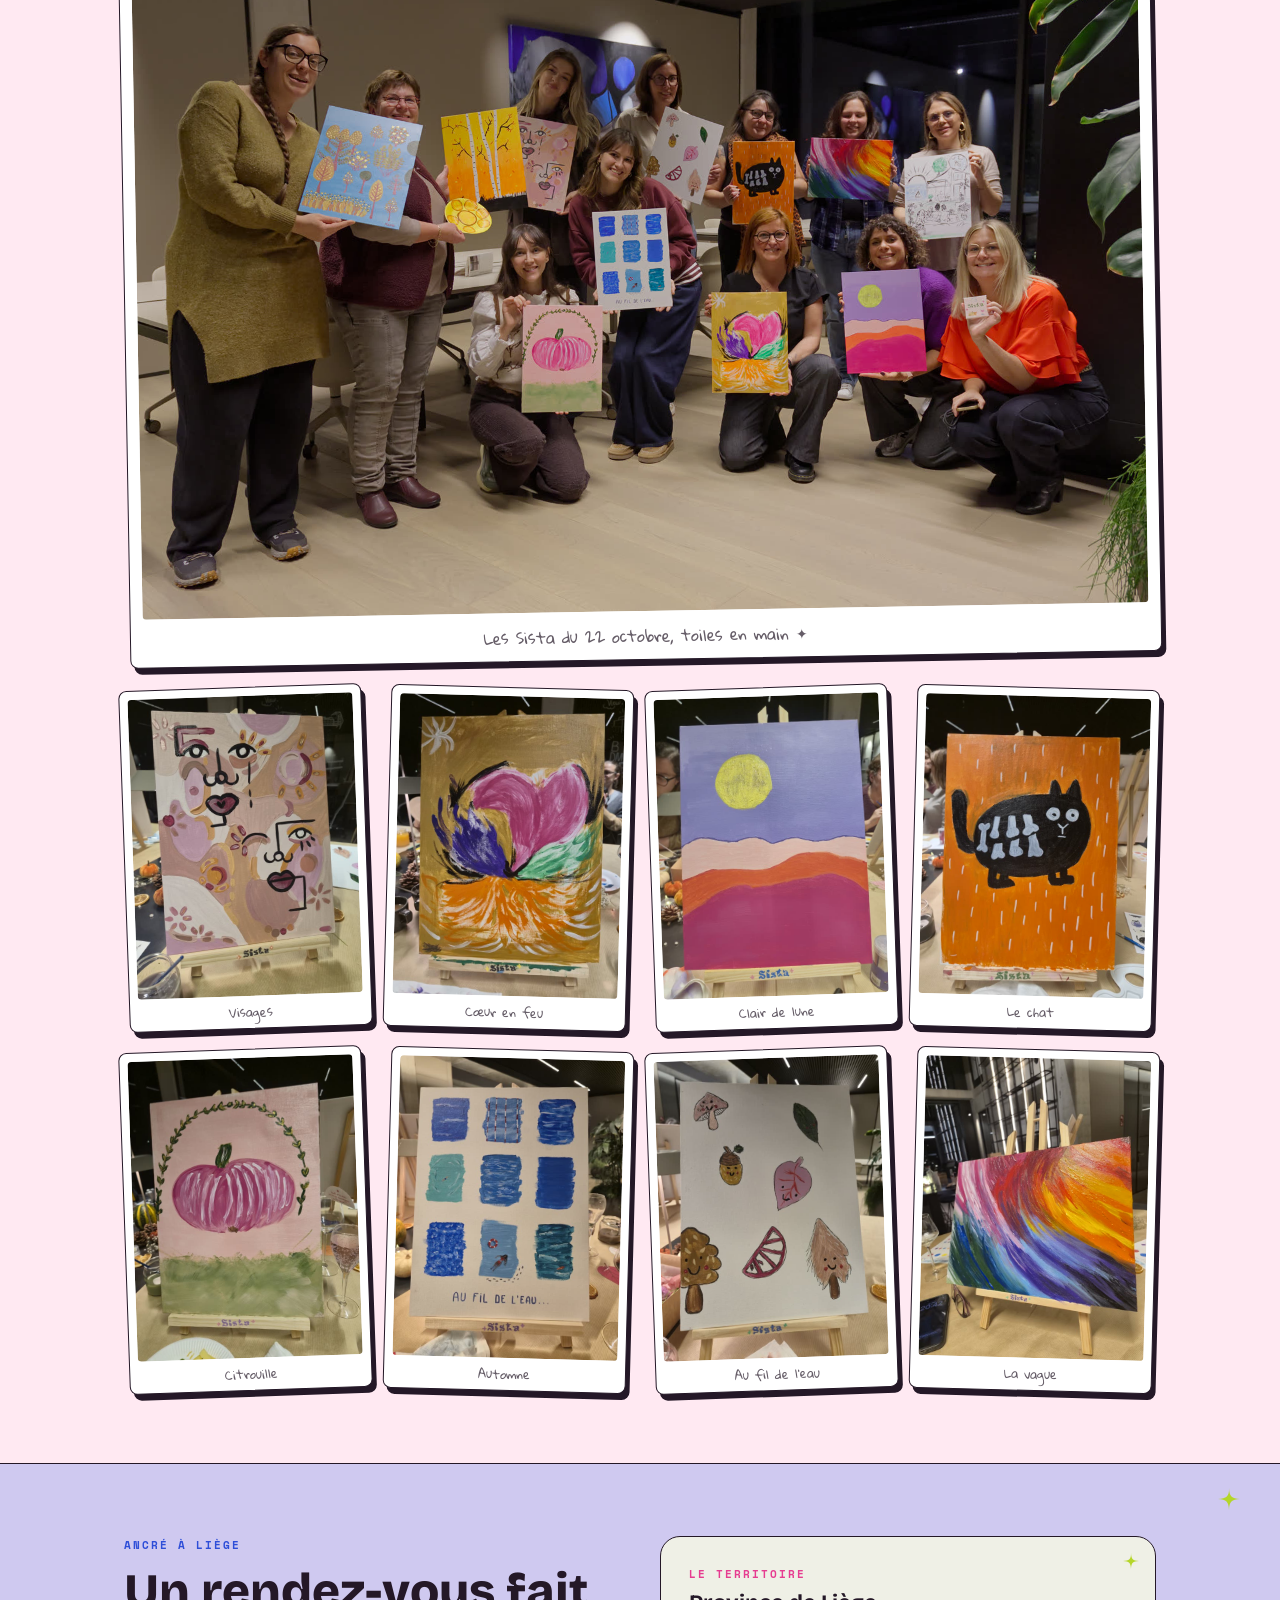
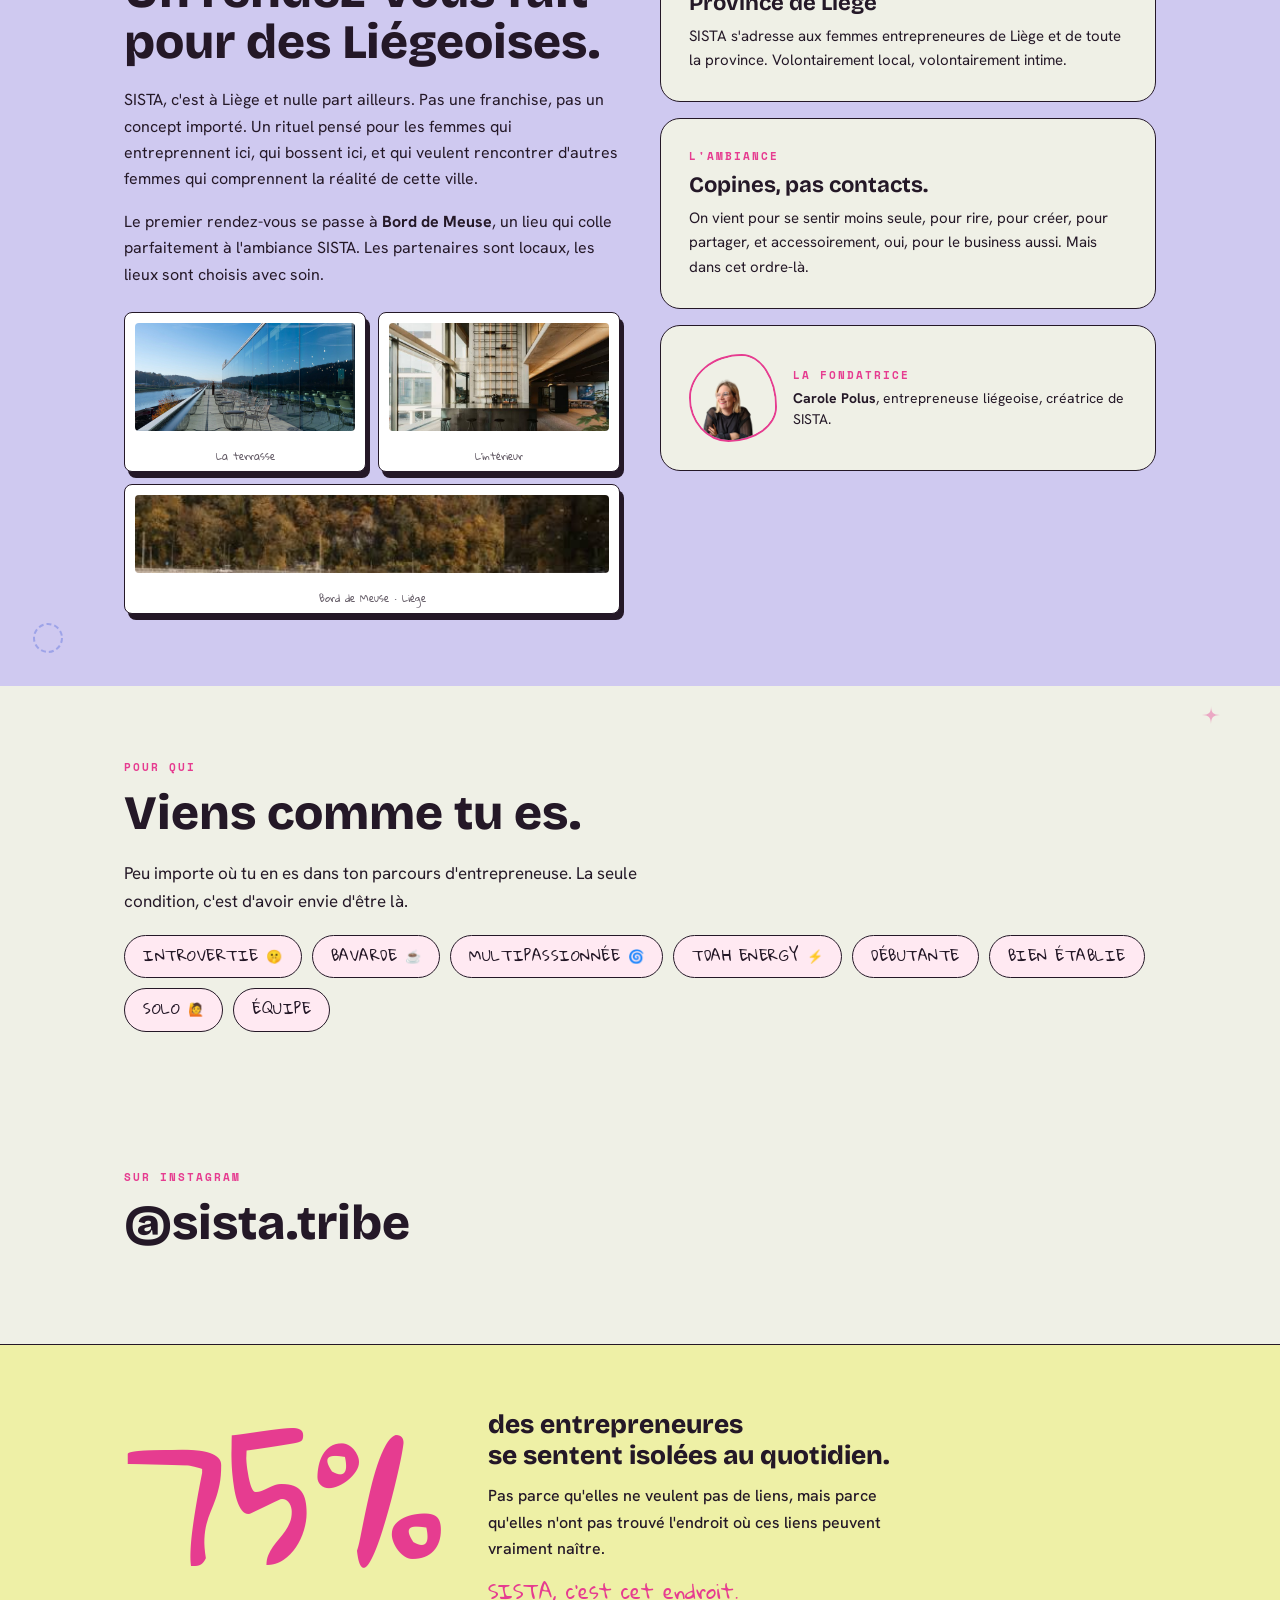
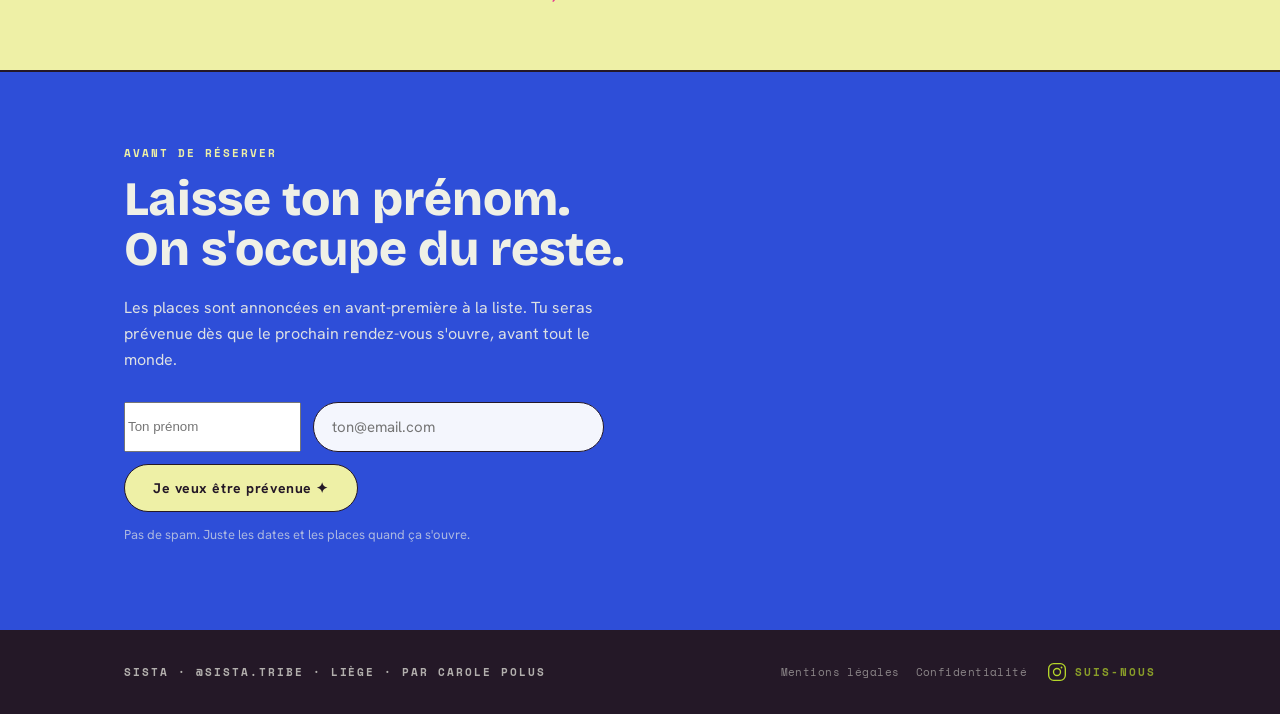
==== commit ec553713: "Paint & Wine : ancienne couverture remise, photos en bas de page, vignettes recadrées sur les visage" ====
--- a/index.html
+++ b/index.html
@@ -465,7 +465,7 @@
       </div>
       <!-- Milieu gauche : Paint & Wine -->
       <div class="polaroid" style="width:240px;height:200px;top:130px;left:0;transform:rotate(-3deg);z-index:2;">
-        <img src="img/galerie/paint-wine-groupe.jpg" alt="Paint & Wine SISTA" style="width:100%;height:125px;object-fit:cover;border-radius:4px;display:block;">
+        <img src="img/galerie/paint-wine-groupe.jpg" alt="Paint & Wine SISTA" style="width:100%;height:125px;object-fit:cover;object-position:center 15%;border-radius:4px;display:block;">
         <div class="polaroid-caption">Paint & Wine</div>
       </div>
       <!-- Bas droite : Petit-déjeuner -->
@@ -579,7 +579,7 @@
       <!-- Event 1 : passé -->
       <div style="border:var(--border-main);border-radius:var(--radius-card);overflow:hidden;background:var(--cobalt);color:var(--cream);">
         <div style="height:200px;overflow:hidden;position:relative;">
-          <img src="img/galerie/paint-wine-groupe.jpg" alt="Atelier Paint & Wine SISTA" style="width:100%;height:100%;object-fit:cover;" onerror="this.style.display='none';this.nextElementSibling.style.display='flex'">
+          <img src="img/galerie/paint-wine-groupe.jpg" alt="Atelier Paint & Wine SISTA" style="width:100%;height:100%;object-fit:cover;object-position:center 15%;" onerror="this.style.display='none';this.nextElementSibling.style.display='flex'">
           <div style="display:none;height:200px;background:repeating-linear-gradient(45deg,#2E4ED8,#2E4ED8 8px,#6154DB 8px,#6154DB 16px);align-items:center;justify-content:center;font-family:'Space Mono',monospace;font-size:10px;color:var(--cream);">PHOTO BORD DE MEUSE</div>
           <span class="badge badge-citron" style="position:absolute;top:12px;left:12px;font-size:9px;color:var(--ink);">✦ Événement passé</span>
         </div>
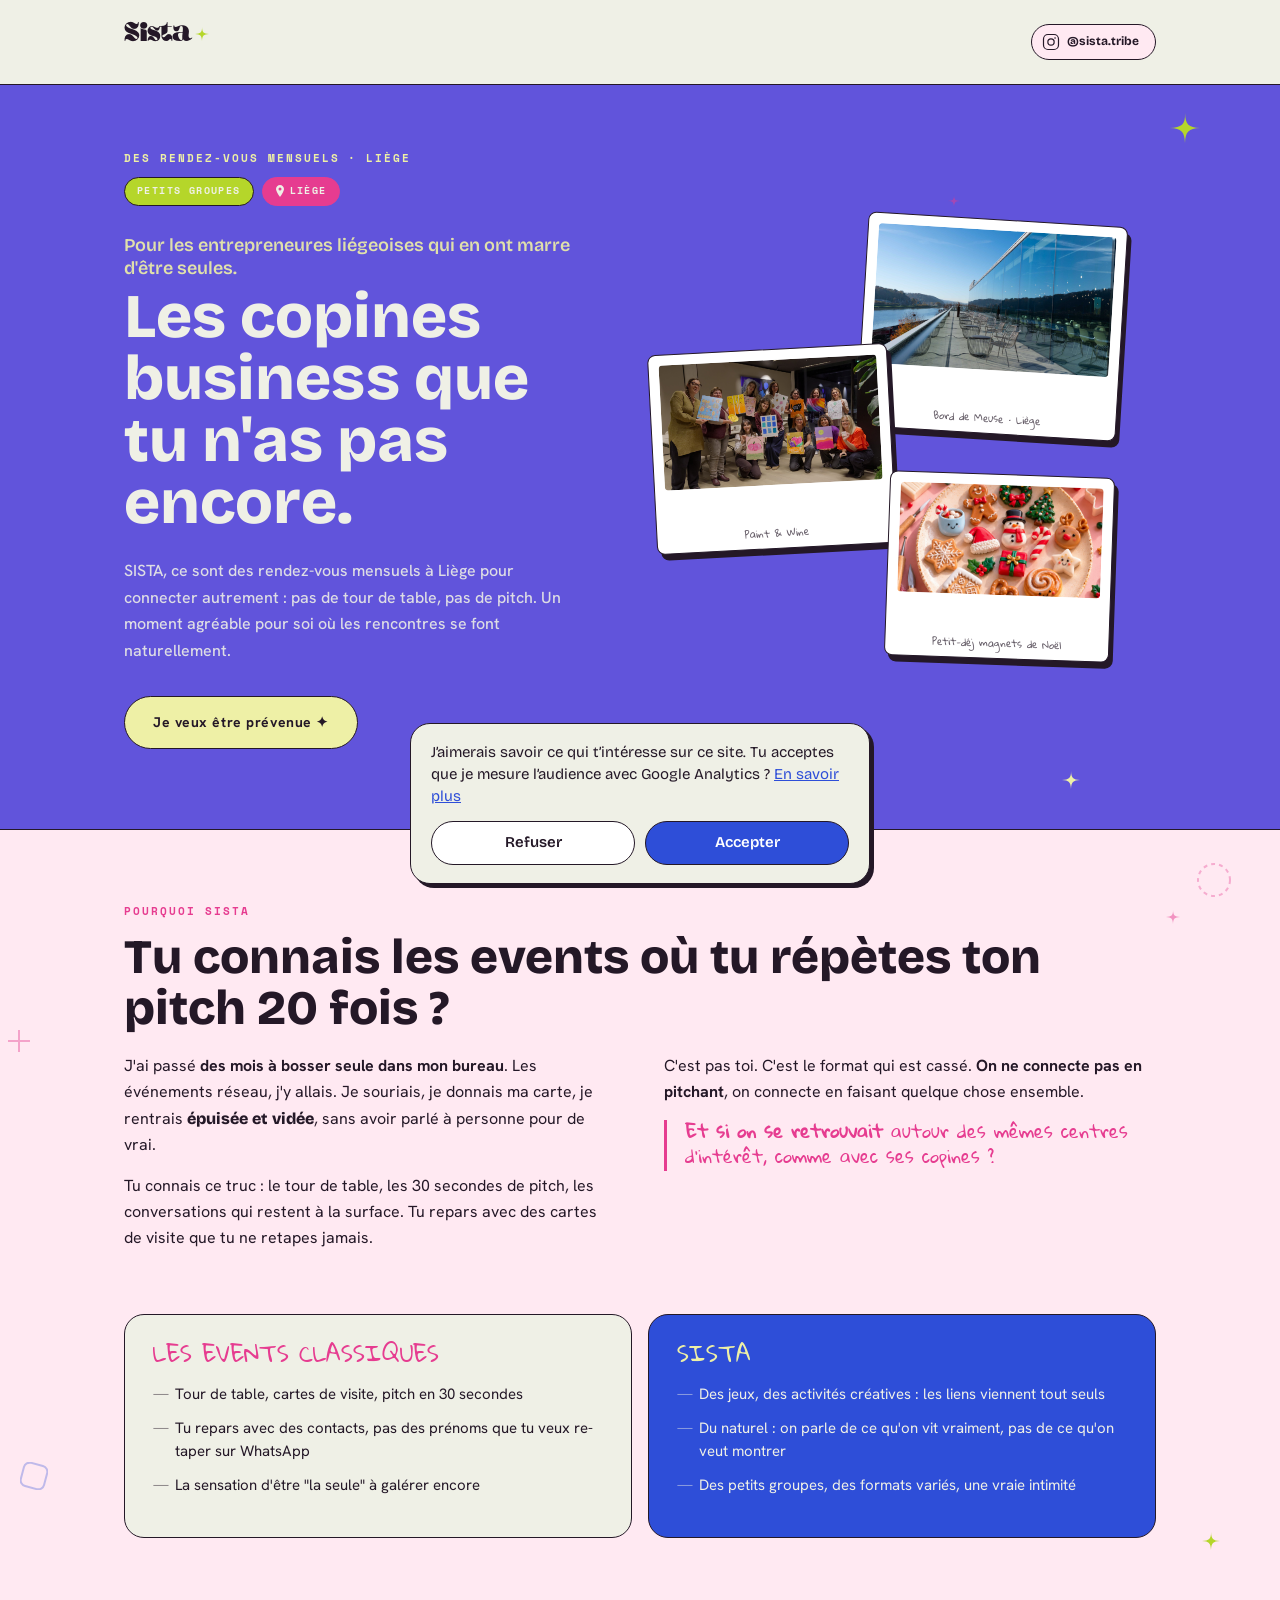
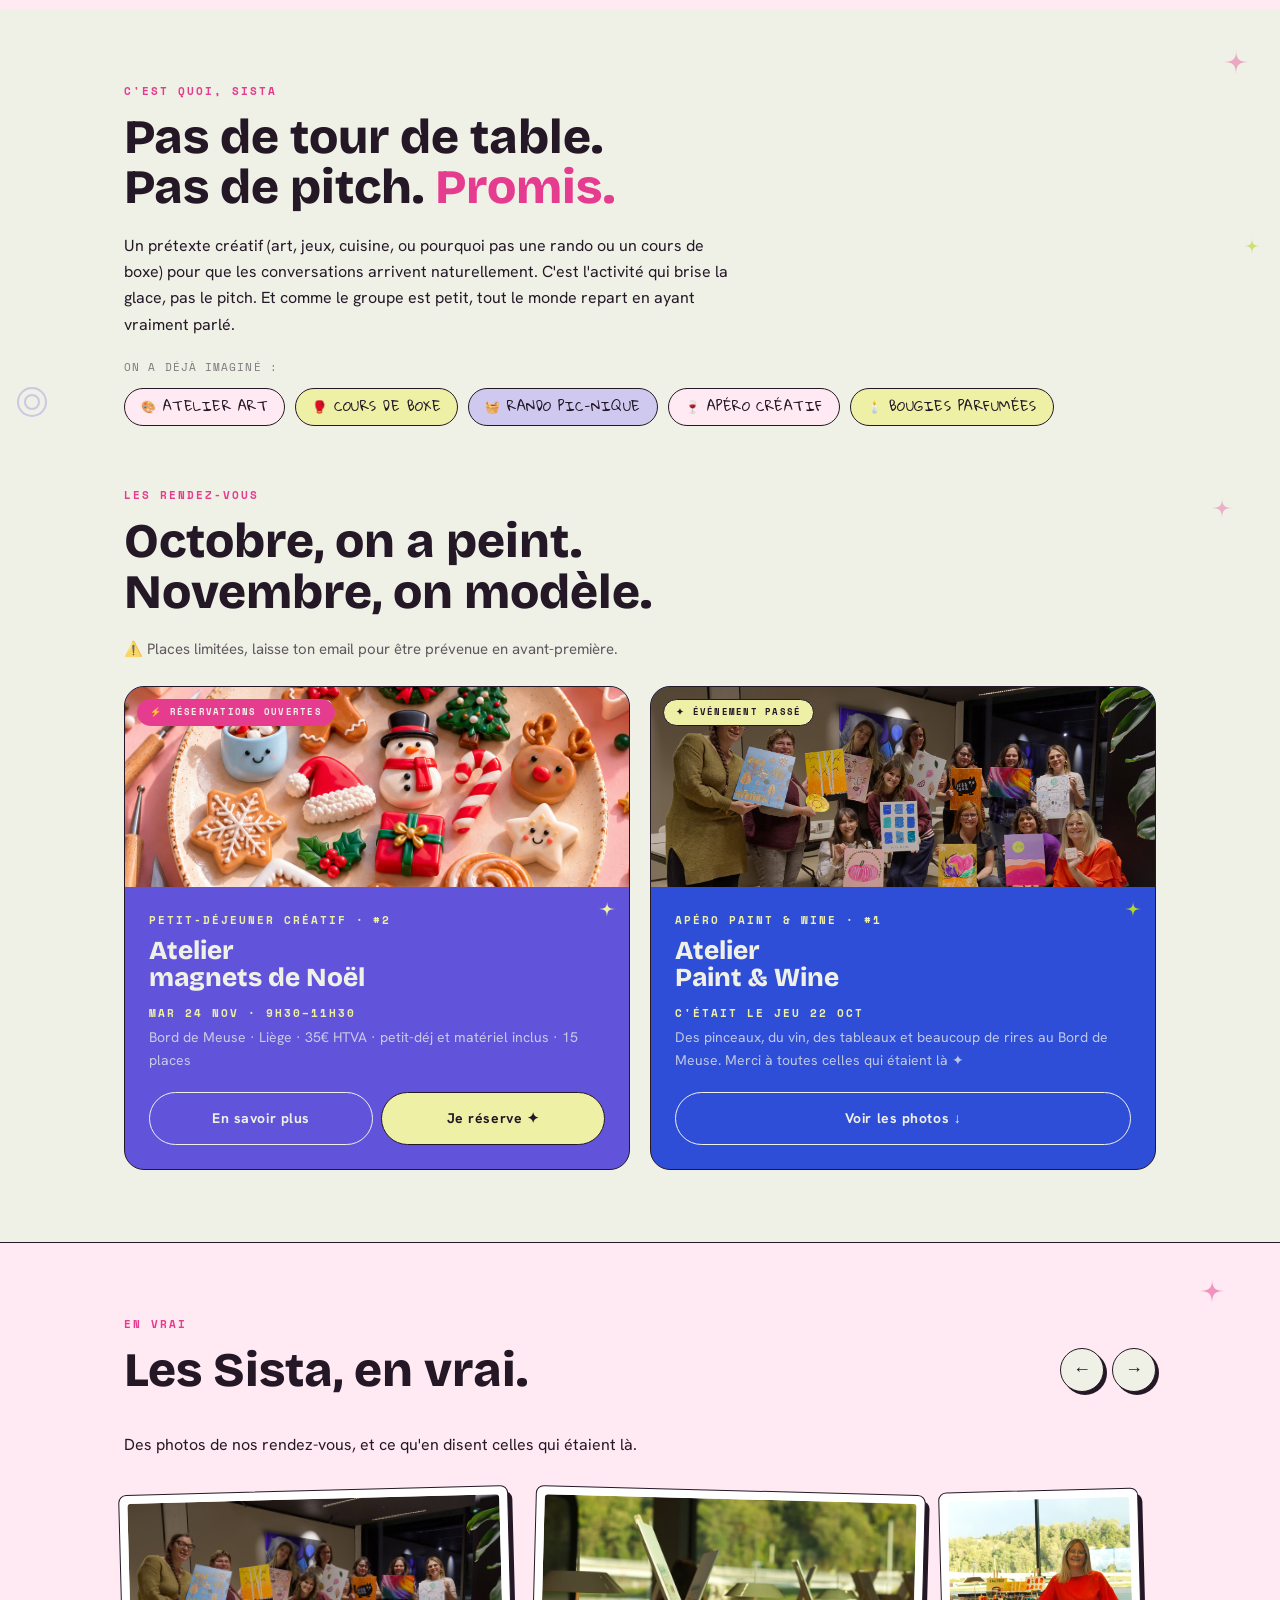
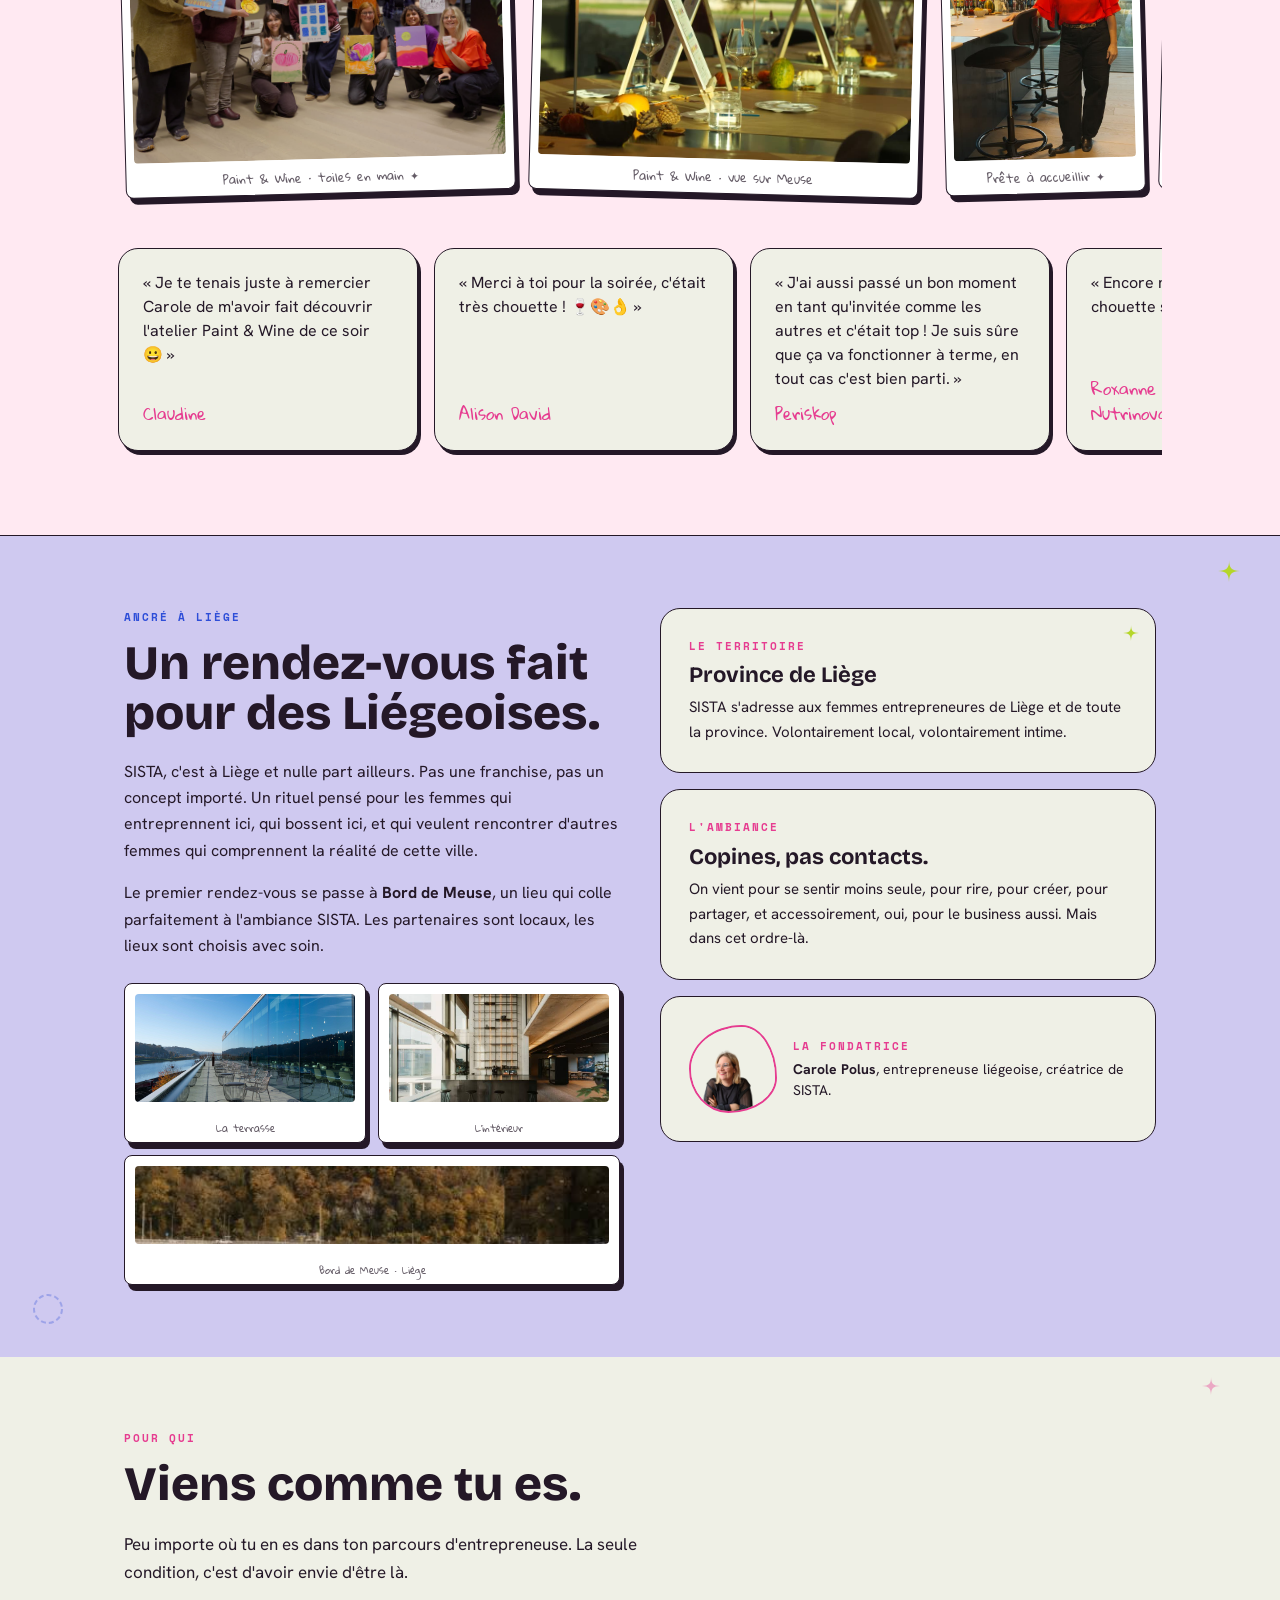
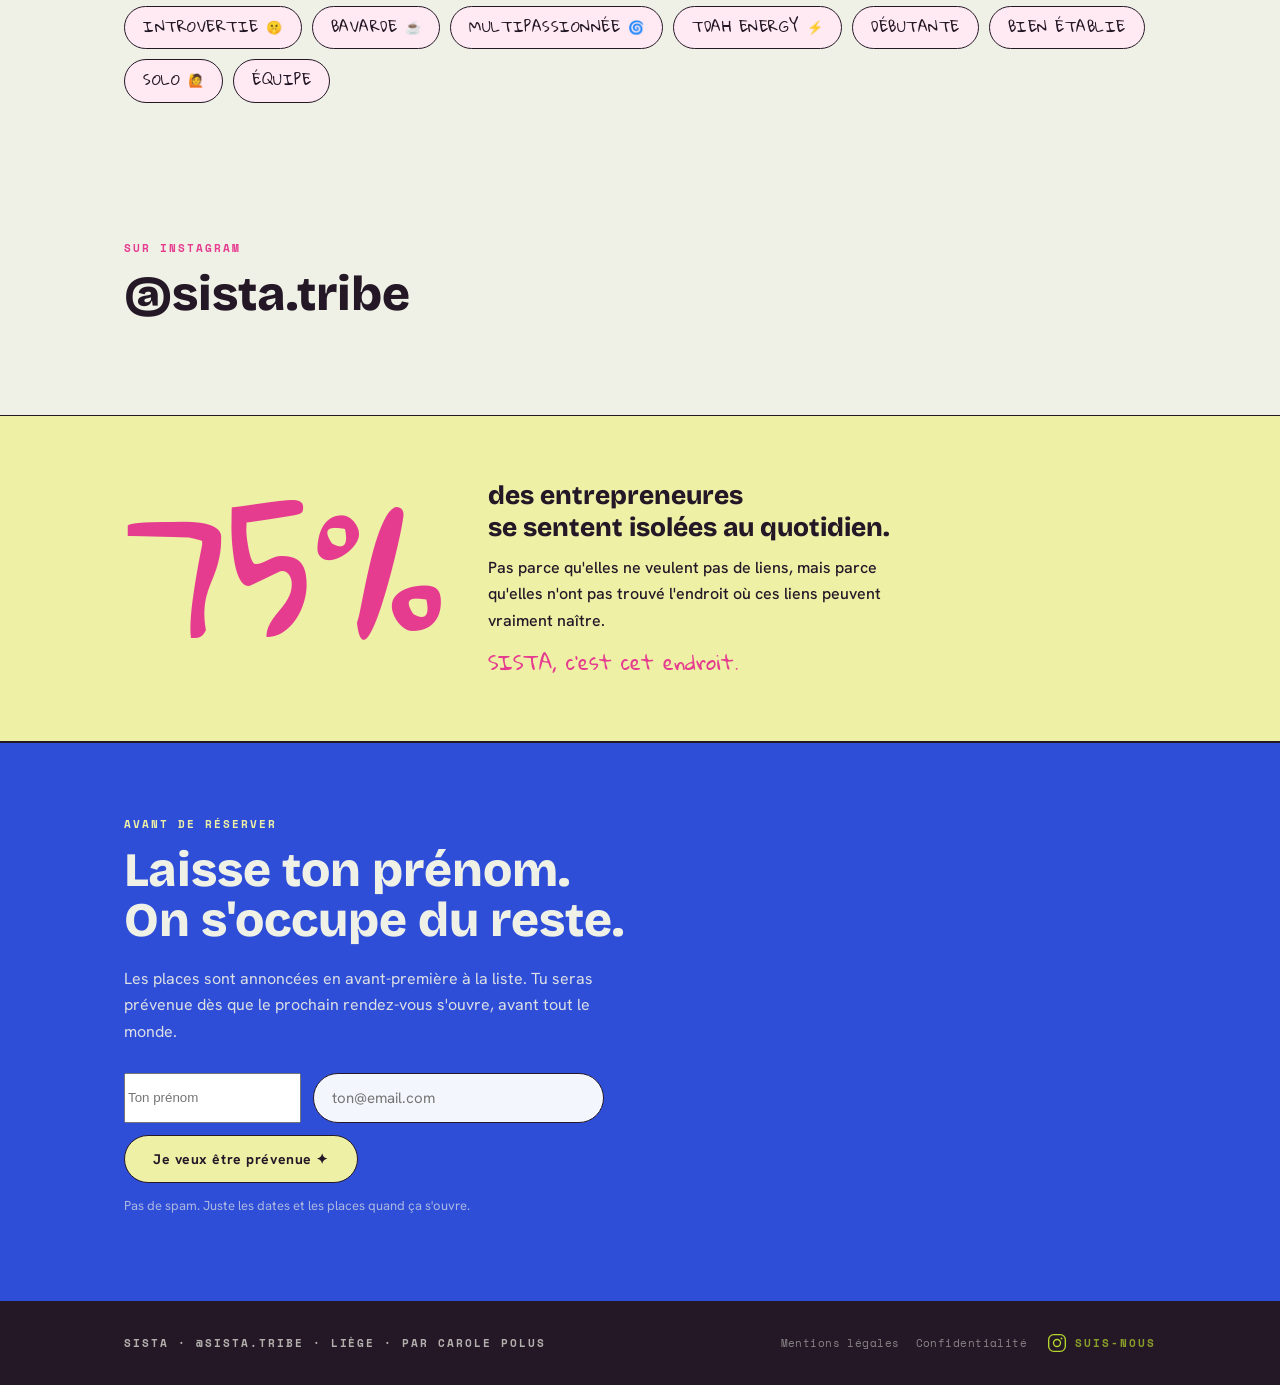
==== commit adb9ce67: "Accueil : section « Les Sista, en vrai » (carrousel photos + témoignages), photos pro du Paint & Win" ====
--- a/index.html
+++ b/index.html
@@ -340,19 +340,45 @@
   .event-card .lieu{ opacity:.8; font-size:14px; margin-bottom:20px; }
   .event-aside{ padding-top:4px; }
 
-  /* ── Galerie ─────────────────────────────────────────── */
-  .galerie{ background:var(--blush); border-top:var(--border-main); border-bottom:var(--border-main); }
-  .galerie > .wrap > p{ max-width:560px; font-size:16px; }
-  .galerie-groupe{ margin:32px 0 28px; padding:12px 12px 48px; transform:rotate(-1deg); }
-  .galerie-groupe img{ width:100%; aspect-ratio:3/2; object-fit:cover; border-radius:4px; display:block; }
-  .galerie-groupe .polaroid-caption{ font-size:14px; bottom:12px; }
-  .galerie-toiles{ display:grid; grid-template-columns:repeat(4,1fr); gap:20px; }
-  .galerie-toiles .polaroid{ padding:8px 8px 32px; }
-  .galerie-toiles .polaroid:nth-child(odd){ transform:rotate(-2deg); }
-  .galerie-toiles .polaroid:nth-child(even){ transform:rotate(1.5deg); }
-  .galerie-toiles .polaroid:hover{ transform:rotate(0) scale(1.05); box-shadow:8px 12px 0 var(--ink); z-index:2; }
-  .galerie-toiles img{ width:100%; aspect-ratio:3/4; object-fit:cover; border-radius:4px; display:block; }
-  .galerie-toiles .polaroid-caption{ font-size:11px; }
+  /* ── En vrai : carrousel photos + témoignages ────────── */
+  .en-vrai{ background:var(--blush); border-top:var(--border-main); border-bottom:var(--border-main); }
+  .en-vrai > .wrap > p{ max-width:560px; font-size:16px; }
+  .en-vrai-head{ display:flex; align-items:flex-end; justify-content:space-between; gap:16px; }
+  .carrousel-nav{ display:flex; gap:8px; margin-bottom:24px; flex:none; }
+  .carrousel-btn{
+    width:44px; height:44px; border-radius:50%; border:var(--border-main);
+    background:var(--cream); color:var(--ink); font-size:18px; cursor:pointer;
+    box-shadow:3px 3px 0 var(--ink); transition:transform .18s cubic-bezier(.34,1.56,.64,1), background .15s;
+  }
+  .carrousel-btn:hover{ transform:translateY(-2px); background:var(--citron); }
+  .carrousel{
+    display:flex; gap:20px; overflow-x:auto; scroll-snap-type:x mandatory;
+    padding:16px 6px 24px; margin:12px -6px 0; scrollbar-width:none;
+  }
+  .carrousel::-webkit-scrollbar{ display:none; }
+  .carrousel .polaroid{
+    flex:none; width:200px; margin:0; padding:8px 8px 34px;
+    scroll-snap-align:start;
+  }
+  .carrousel .polaroid.large{ width:390px; }
+  .carrousel .polaroid:nth-child(odd){ transform:rotate(-1.5deg); }
+  .carrousel .polaroid:nth-child(even){ transform:rotate(1.5deg); }
+  .carrousel img{ width:100%; height:260px; object-fit:cover; border-radius:4px; display:block; }
+  .carrousel .polaroid.large img{ object-position:center 15%; }
+  .carrousel .polaroid-caption{ font-size:11px; }
+  .temoignages{
+    display:flex; gap:16px; margin:24px -6px 0; padding:6px 6px 12px;
+    overflow-x:auto; scroll-snap-type:x mandatory; scrollbar-width:none;
+  }
+  .temoignages::-webkit-scrollbar{ display:none; }
+  .temoignage{
+    flex:none; width:300px; scroll-snap-align:start;
+    margin:0; background:var(--cream); border:var(--border-main); border-radius:var(--radius-card);
+    padding:22px 24px; position:relative; box-shadow:3px 4px 0 var(--ink);
+    display:flex; flex-direction:column; justify-content:space-between;
+  }
+  .temoignage p{ margin:0 0 12px; font-size:16px; line-height:1.5; }
+  .temoignage footer{ background:none; color:var(--magenta); padding:0; font-family:'Gloria Hallelujah',cursive; font-size:15px; }
 
   /* ── Signup ──────────────────────────────────────────── */
   .signup{ background:var(--cobalt); color:var(--cream); border-top:var(--border-main); }
@@ -401,7 +427,10 @@
     .compare{ grid-template-columns:1fr; }
     .synergy-grid{ grid-template-columns:1fr; }
     .events-grid{ grid-template-columns:1fr; }
-    .galerie-toiles{ grid-template-columns:repeat(2,1fr); gap:14px; }
+    .carrousel .polaroid{ width:160px; }
+    .carrousel .polaroid.large{ width:300px; }
+    .carrousel img{ height:200px; }
+    .carrousel-nav{ display:none; }
     .hero-stack{ display:none; }
     .repars-text{ font-size:16px; }
     .repars-num{ font-size:36px; width:44px; }
@@ -590,7 +619,7 @@
           <div class="kick" style="color:var(--citron);margin-bottom:4px;">C'ÉTAIT LE JEU 22 OCT</div>
           <div style="opacity:.75;font-size:14px;margin-bottom:20px;">Des pinceaux, du vin, des tableaux et beaucoup de rires au Bord de Meuse. Merci à toutes celles qui étaient là ✦</div>
           <div style="display:flex;gap:8px;">
-            <a href="#galerie" class="btn" style="flex:1;text-align:center;background:transparent;border-color:var(--cream);color:var(--cream);padding:14px 12px;">Voir les photos ↓</a>
+            <a href="#en-vrai" class="btn" style="flex:1;text-align:center;background:transparent;border-color:var(--cream);color:var(--cream);padding:14px 12px;">Voir les photos ↓</a>
           </div>
         </div>
       </div>
@@ -598,31 +627,72 @@
   </div>
 </section>
 
-<!-- ══ GALERIE ═════════════════════════════════════════════ -->
-<section class="galerie" id="galerie" style="position:relative;overflow:hidden;">
+<!-- ══ EN VRAI : photos + témoignages ══════════════════════ -->
+<!-- Ajouter une photo : un <figure class="polaroid"> dans .carrousel (classe "large" pour une photo en paysage).
+     Ajouter un témoignage : un <blockquote class="temoignage"> dans .temoignages. -->
+<section class="en-vrai" id="en-vrai" style="position:relative;overflow:hidden;">
   <svg style="position:absolute;top:36px;right:56px;width:24px;height:24px;" viewBox="0 0 24 24"><path d="M12 0C12.4 9.2 14.8 11.6 24 12 14.8 12.4 12.4 14.8 12 24 11.6 14.8 9.2 12.4 0 12 9.2 11.6 12.4 9.2 12 0Z" fill="#E63C90" opacity=".5"/></svg>
   <div class="wrap">
-    <div class="kick" style="color:var(--magenta);">En vrai · 22 octobre</div>
-    <h2>Le premier Paint &amp; Wine.</h2>
-    <p>Une quinzaine d'entrepreneuses, des toiles blanches, un verre de vin. Personne ne se connaissait vraiment en arrivant. Voilà ce qu'on a ramené à la maison.</p>
-
-    <div class="polaroid galerie-groupe">
-      <img src="img/galerie/paint-wine-groupe.jpg" alt="Les participantes du Paint & Wine SISTA posent avec leurs toiles au Bord de Meuse" loading="lazy">
-      <div class="polaroid-caption">Les Sista du 22 octobre, toiles en main ✦</div>
-    </div>
-
-    <div class="galerie-toiles">
-      <div class="polaroid"><img src="img/galerie/toile-01.jpg" alt="Toile : deux visages abstraits aux tons roses" loading="lazy"><div class="polaroid-caption">Visages</div></div>
-      <div class="polaroid"><img src="img/galerie/toile-02.jpg" alt="Toile : un cœur rose et des flammes orange" loading="lazy"><div class="polaroid-caption">Cœur en feu</div></div>
-      <div class="polaroid"><img src="img/galerie/toile-03.jpg" alt="Toile : lune jaune sur des collines roses" loading="lazy"><div class="polaroid-caption">Clair de lune</div></div>
-      <div class="polaroid"><img src="img/galerie/toile-04.jpg" alt="Toile : chat noir sur fond orange" loading="lazy"><div class="polaroid-caption">Le chat</div></div>
-      <div class="polaroid"><img src="img/galerie/toile-05.jpg" alt="Toile : citrouille rose sous une couronne de feuilles" loading="lazy"><div class="polaroid-caption">Citrouille</div></div>
-      <div class="polaroid"><img src="img/galerie/toile-06.jpg" alt="Toile : arbres d'automne sur fond bleu" loading="lazy"><div class="polaroid-caption">Automne</div></div>
-      <div class="polaroid"><img src="img/galerie/toile-07.jpg" alt="Toile : carrés bleus, « Au fil de l'eau »" loading="lazy"><div class="polaroid-caption">Au fil de l'eau</div></div>
-      <div class="polaroid"><img src="img/galerie/toile-08.jpg" alt="Toile : vague de couleurs vives" loading="lazy"><div class="polaroid-caption">La vague</div></div>
-    </div>
-  </div>
-</section>
+    <div class="kick" style="color:var(--magenta);">En vrai</div>
+    <div class="en-vrai-head">
+      <h2>Les Sista, en vrai.</h2>
+      <div class="carrousel-nav">
+        <button type="button" class="carrousel-btn" data-dir="-1" aria-label="Photos précédentes">←</button>
+        <button type="button" class="carrousel-btn" data-dir="1" aria-label="Photos suivantes">→</button>
+      </div>
+    </div>
+    <p>Des photos de nos rendez-vous, et ce qu'en disent celles qui étaient là.</p>
+
+    <div class="carrousel" tabindex="0" aria-label="Photos des rendez-vous SISTA">
+      <figure class="polaroid large"><img src="img/galerie/paint-wine-groupe.jpg" alt="Les participantes du Paint & Wine SISTA posent avec leurs toiles au Bord de Meuse" loading="lazy"><figcaption class="polaroid-caption">Paint &amp; Wine · toiles en main ✦</figcaption></figure>
+      <figure class="polaroid large"><img src="img/galerie/paint-wine-01.jpg" alt="Les chevalets installés face aux baies vitrées, vue sur la Meuse" loading="lazy"><figcaption class="polaroid-caption">Paint &amp; Wine · vue sur Meuse</figcaption></figure>
+      <figure class="polaroid"><img src="img/galerie/paint-wine-15.jpg" alt="Carole Polus, fondatrice de SISTA, dans la salle avant l'atelier" loading="lazy"><figcaption class="polaroid-caption">Prête à accueillir ✦</figcaption></figure>
+      <figure class="polaroid large"><img src="img/galerie/paint-wine-05.jpg" alt="Table de matériel : pots de peinture, pinceaux et toile « Bonjour »" loading="lazy"><figcaption class="polaroid-caption">Paint &amp; Wine · le matériel</figcaption></figure>
+      <figure class="polaroid"><img src="img/galerie/toile-04.jpg" alt="Toile peinte par une participante : chat noir sur fond orange" loading="lazy"><figcaption class="polaroid-caption">Paint &amp; Wine · le chat</figcaption></figure>
+      <figure class="polaroid"><img src="img/galerie/paint-wine-06.jpg" alt="Petit chevalet SISTA à côté d'un bocal lumineux" loading="lazy"><figcaption class="polaroid-caption">Paint &amp; Wine · déco</figcaption></figure>
+      <figure class="polaroid large"><img src="img/galerie/paint-wine-20.jpg" alt="La longue table dressée pour l'atelier, devant les baies vitrées" loading="lazy"><figcaption class="polaroid-caption">Paint &amp; Wine · la grande table</figcaption></figure>
+      <figure class="polaroid"><img src="img/galerie/paint-wine-17.jpg" alt="Fiche de couleurs sur un chevalet, avec un verre de vin" loading="lazy"><figcaption class="polaroid-caption">Paint &amp; Wine · la palette</figcaption></figure>
+      <figure class="polaroid"><img src="img/galerie/toile-01.jpg" alt="Toile peinte par une participante : deux visages abstraits aux tons roses" loading="lazy"><figcaption class="polaroid-caption">Paint &amp; Wine · visages</figcaption></figure>
+      <figure class="polaroid large"><img src="img/galerie/paint-wine-11.jpg" alt="Toiles d'exemple aux couleurs d'automne sur la table de matériel" loading="lazy"><figcaption class="polaroid-caption">Paint &amp; Wine · les modèles</figcaption></figure>
+      <figure class="polaroid"><img src="img/galerie/paint-wine-19.jpg" alt="Pinceaux et feutres dans un bocal" loading="lazy"><figcaption class="polaroid-caption">Paint &amp; Wine · pinceaux</figcaption></figure>
+      <figure class="polaroid large"><img src="img/galerie/paint-wine-12.jpg" alt="Fiche d'atelier SISTA sur un chevalet, à côté d'un verre de vin" loading="lazy"><figcaption class="polaroid-caption">Paint &amp; Wine · la fiche du jour</figcaption></figure>
+      <figure class="polaroid"><img src="img/galerie/toile-08.jpg" alt="Toile peinte par une participante : vague de couleurs vives" loading="lazy"><figcaption class="polaroid-caption">Paint &amp; Wine · la vague</figcaption></figure>
+      <figure class="polaroid large"><img src="img/galerie/paint-wine-24.jpg" alt="Feutres de couleur dans des pots en verre" loading="lazy"><figcaption class="polaroid-caption">Paint &amp; Wine · feutres</figcaption></figure>
+    </div>
+
+    <div class="temoignages">
+      <blockquote class="temoignage">
+        <p>« Je te tenais juste à remercier Carole de m'avoir fait découvrir l'atelier Paint &amp; Wine de ce soir 😀 »</p>
+        <footer>Claudine</footer>
+      </blockquote>
+      <blockquote class="temoignage">
+        <p>« Merci à toi pour la soirée, c'était très chouette ! 🍷🎨👌 »</p>
+        <footer>Alison David</footer>
+      </blockquote>
+      <blockquote class="temoignage">
+        <p>« J'ai aussi passé un bon moment en tant qu'invitée comme les autres et c'était top ! Je suis sûre que ça va fonctionner à terme, en tout cas c'est bien parti. »</p>
+        <footer>Periskop</footer>
+      </blockquote>
+      <blockquote class="temoignage">
+        <p>« Encore merci pour cette super chouette soirée ! »</p>
+        <footer>Roxanne Delchambre · Nutrinova</footer>
+      </blockquote>
+      <blockquote class="temoignage">
+        <p>« Merci Carole, c'était très chouette. »</p>
+        <footer>Marie Jenine</footer>
+      </blockquote>
+    </div>
+  </div>
+</section>
+<script>
+  // Carrousel : les flèches font défiler d'environ une largeur visible
+  document.querySelectorAll('.carrousel-btn').forEach(btn => {
+    btn.addEventListener('click', () => {
+      const track = document.querySelector('.carrousel');
+      track.scrollBy({ left: Number(btn.dataset.dir) * track.clientWidth * 0.8, behavior: 'smooth' });
+    });
+  });
+</script>
 
 <!-- ══ ANCRÉ À LIÈGE + BORD DE MEUSE ══════════════════════ -->
 <section class="synergy" style="position:relative;overflow:hidden;">
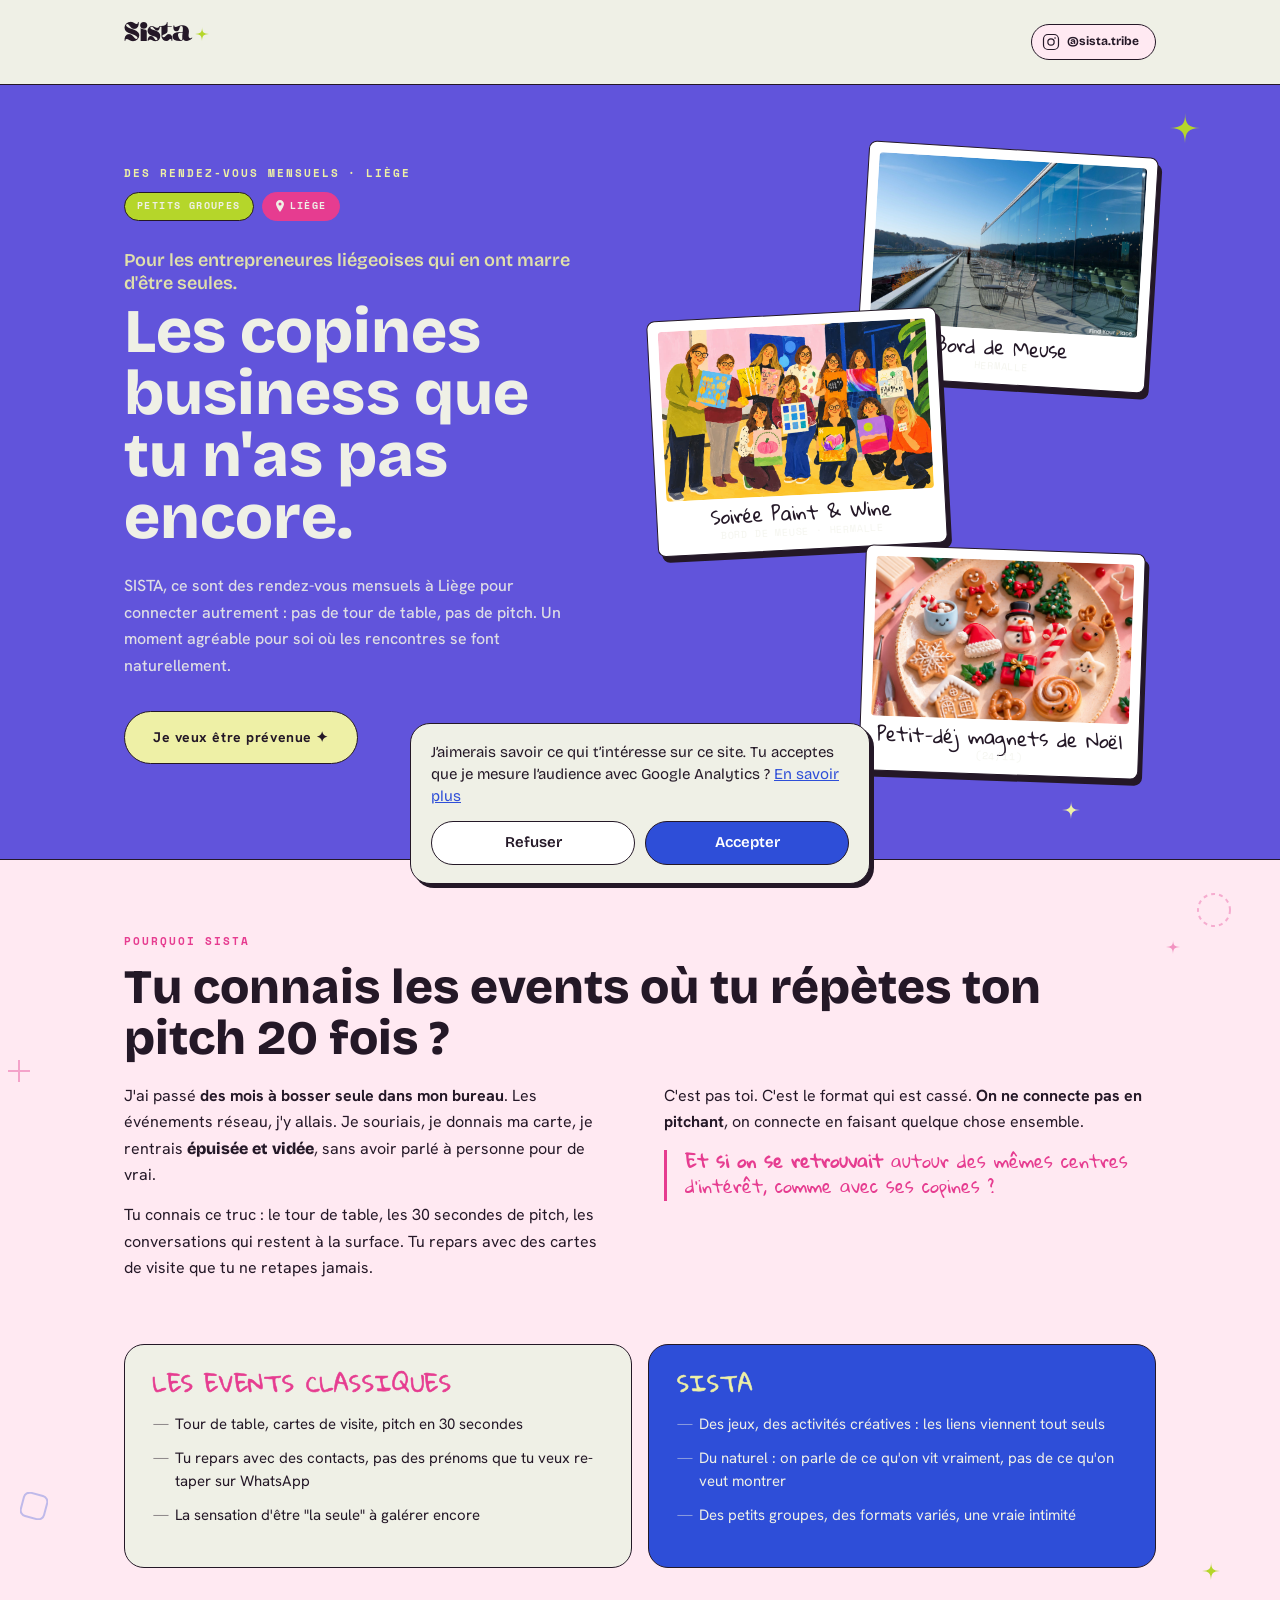
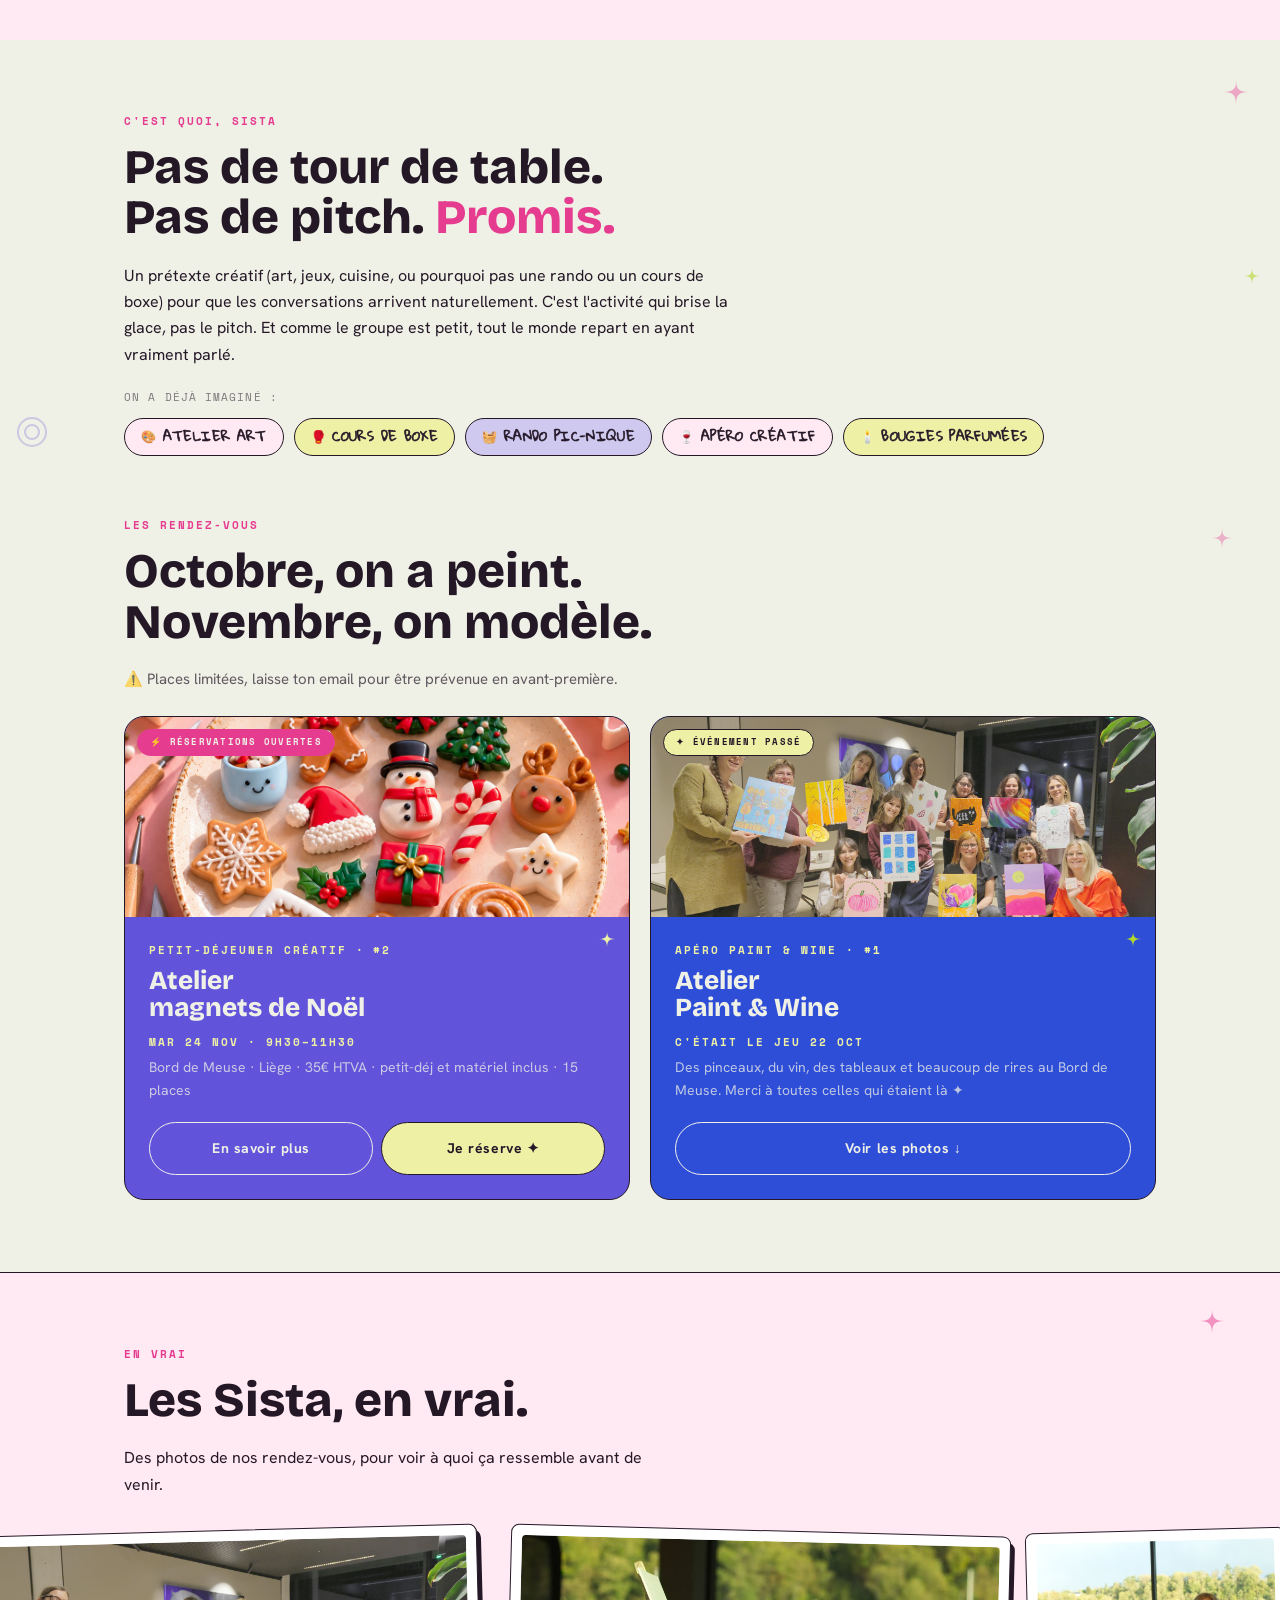
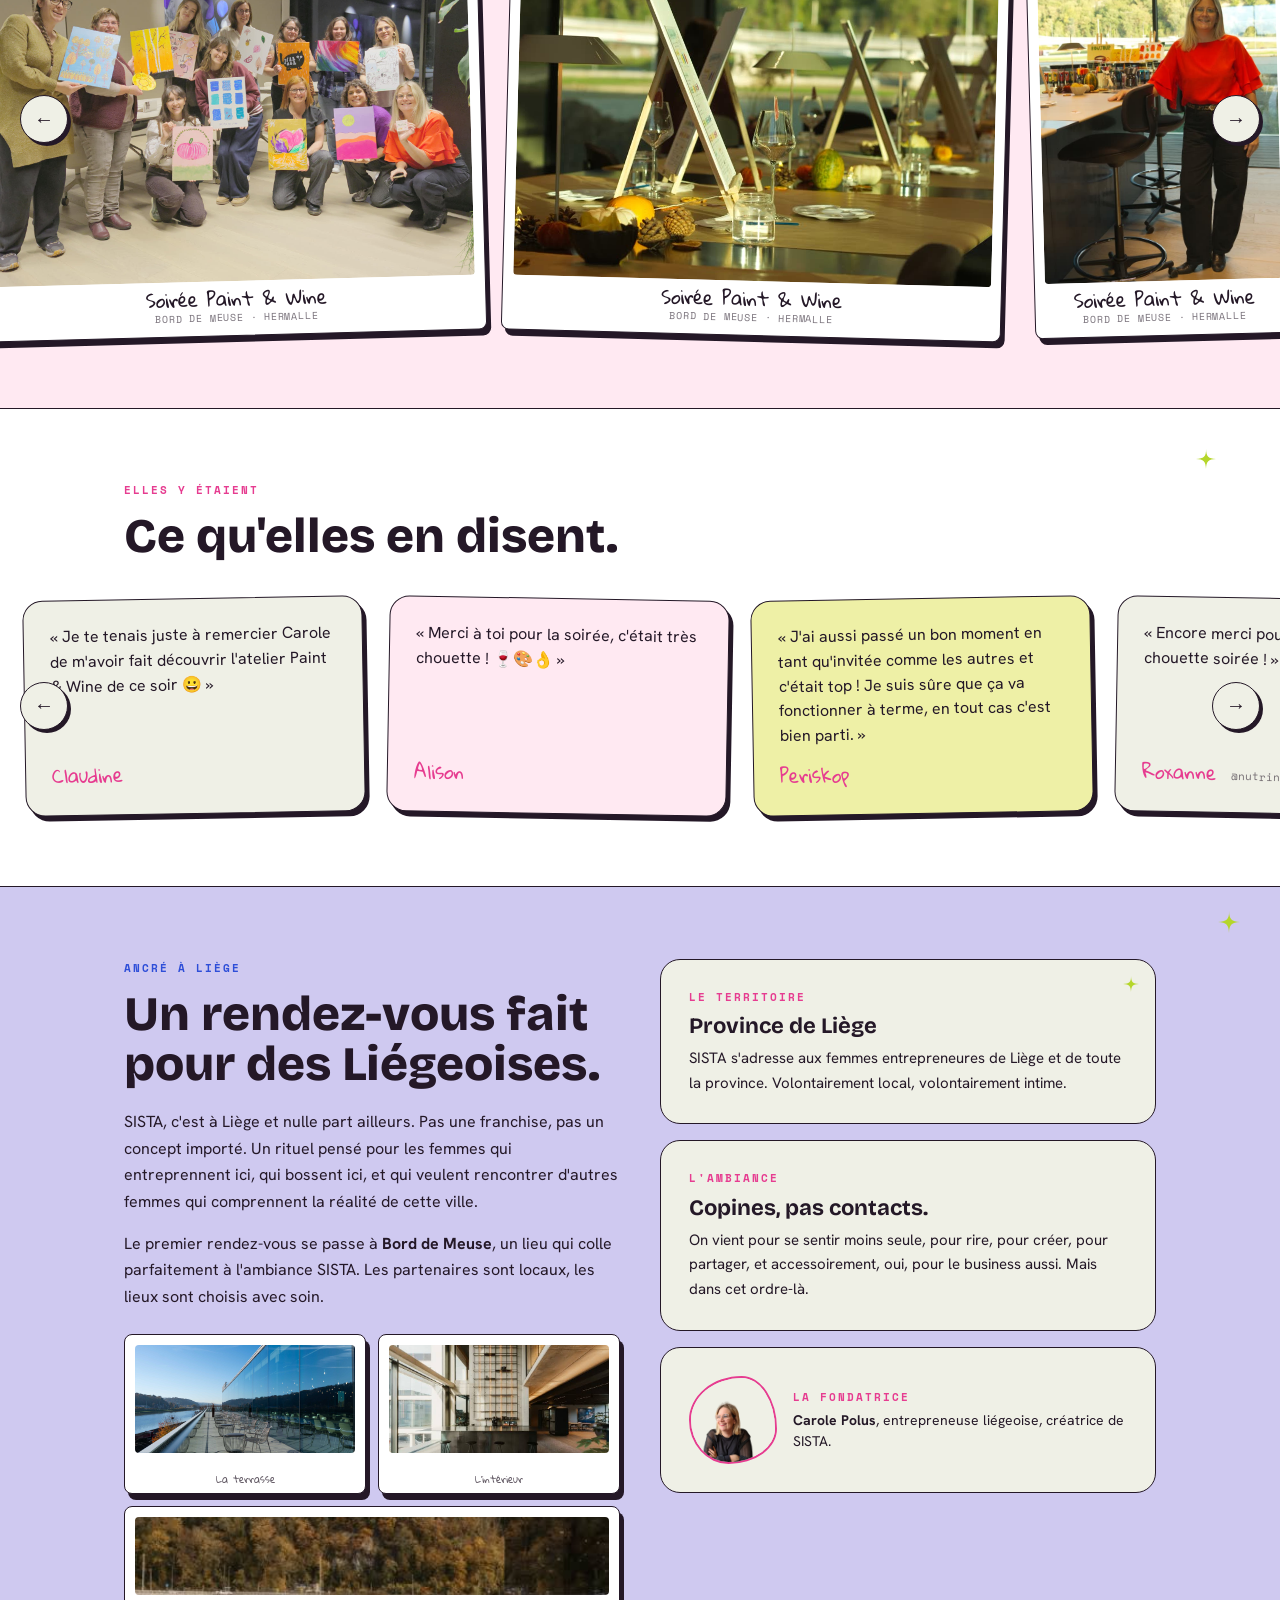
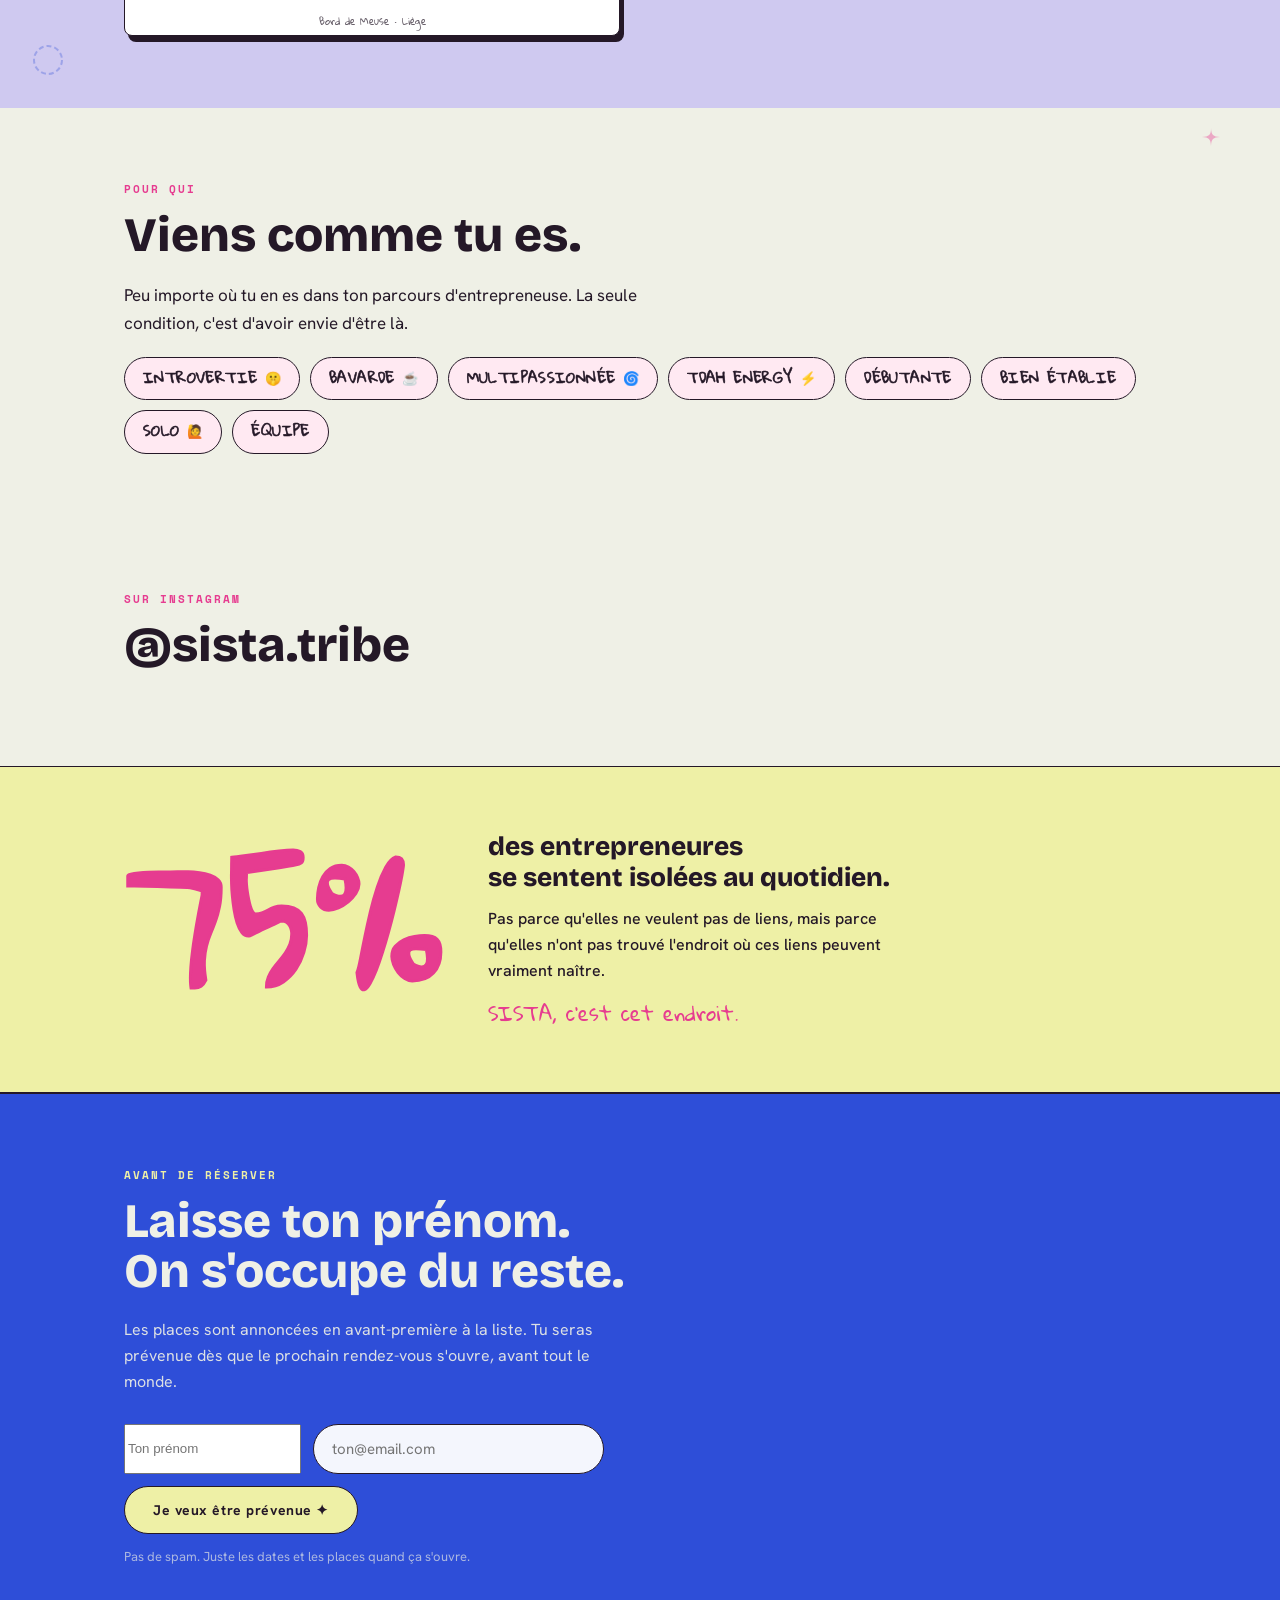
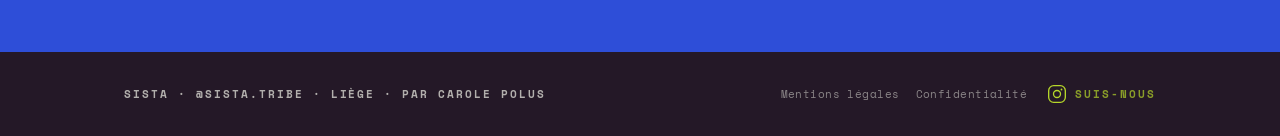
==== commit 45dd766a: "Accueil : carrousels pleine largeur, témoignages à part, polaroïds plus grands, animations, Gloria é" ====
--- a/index.html
+++ b/index.html
@@ -159,7 +159,7 @@
 
   /* Polaroïds empilés */
   .hero-stack{
-    position:relative; width:480px; height:460px; flex:none;
+    position:relative; width:500px; height:630px; flex:none;
   }
   .hero-stack .polaroid{
     position:absolute;
@@ -340,45 +340,63 @@
   .event-card .lieu{ opacity:.8; font-size:14px; margin-bottom:20px; }
   .event-aside{ padding-top:4px; }
 
-  /* ── En vrai : carrousel photos + témoignages ────────── */
-  .en-vrai{ background:var(--blush); border-top:var(--border-main); border-bottom:var(--border-main); }
+  /* ── En vrai : carrousel photos pleine largeur ───────── */
+  .en-vrai{ background:var(--blush); border-top:var(--border-main); border-bottom:var(--border-main); padding-bottom:48px; }
   .en-vrai > .wrap > p{ max-width:560px; font-size:16px; }
-  .en-vrai-head{ display:flex; align-items:flex-end; justify-content:space-between; gap:16px; }
-  .carrousel-nav{ display:flex; gap:8px; margin-bottom:24px; flex:none; }
+  .carrousel-plein{ position:relative; margin-top:12px; }
   .carrousel-btn{
-    width:44px; height:44px; border-radius:50%; border:var(--border-main);
-    background:var(--cream); color:var(--ink); font-size:18px; cursor:pointer;
+    position:absolute; top:calc(50% - 18px); transform:translateY(-50%); z-index:5;
+    width:48px; height:48px; border-radius:50%; border:var(--border-main);
+    background:var(--cream); color:var(--ink); font-size:20px; cursor:pointer;
     box-shadow:3px 3px 0 var(--ink); transition:transform .18s cubic-bezier(.34,1.56,.64,1), background .15s;
   }
-  .carrousel-btn:hover{ transform:translateY(-2px); background:var(--citron); }
+  .carrousel-btn.prev{ left:20px; }
+  .carrousel-btn.next{ right:20px; }
+  .carrousel-btn:hover{ transform:translateY(-50%) scale(1.08); background:var(--citron); }
   .carrousel{
-    display:flex; gap:20px; overflow-x:auto; scroll-snap-type:x mandatory;
-    padding:16px 6px 24px; margin:12px -6px 0; scrollbar-width:none;
-  }
+    display:flex; gap:24px; overflow-x:auto; scroll-snap-type:x mandatory; scrollbar-width:none;
+    padding:16px 24px 24px; scroll-padding-inline:24px;
+  }
+  .carrousel[data-auto]{ scroll-snap-type:none; }
   .carrousel::-webkit-scrollbar{ display:none; }
   .carrousel .polaroid{
-    flex:none; width:200px; margin:0; padding:8px 8px 34px;
+    flex:none; width:260px; margin:0; padding:10px 10px 0;
     scroll-snap-align:start;
   }
-  .carrousel .polaroid.large{ width:390px; }
+  .carrousel .polaroid.large{ width:500px; }
   .carrousel .polaroid:nth-child(odd){ transform:rotate(-1.5deg); }
   .carrousel .polaroid:nth-child(even){ transform:rotate(1.5deg); }
-  .carrousel img{ width:100%; height:260px; object-fit:cover; border-radius:4px; display:block; }
+  .carrousel img{ width:100%; height:340px; object-fit:cover; border-radius:4px; display:block; }
   .carrousel .polaroid.large img{ object-position:center 15%; }
-  .carrousel .polaroid-caption{ font-size:11px; }
-  .temoignages{
-    display:flex; gap:16px; margin:24px -6px 0; padding:6px 6px 12px;
-    overflow-x:auto; scroll-snap-type:x mandatory; scrollbar-width:none;
-  }
-  .temoignages::-webkit-scrollbar{ display:none; }
+  /* Légende sous la photo, dans le blanc du polaroïd : nom de l'event + lieu */
+  .polaroid .legende{ position:static; padding:8px 4px 10px; text-align:center; line-height:1.25; }
+  .polaroid .legende strong{ display:block; font-family:'Gloria Hallelujah',cursive; font-weight:400; font-size:17px; color:var(--ink); }
+  .polaroid .legende span{ display:block; font-family:'Space Mono',monospace; font-size:10px; letter-spacing:.08em; text-transform:uppercase; opacity:.6; margin-top:2px; }
+  .carrousel .polaroid:hover{ transform:rotate(0) scale(1.04); box-shadow:8px 12px 0 var(--ink); z-index:2; }
+
+  /* ── Témoignages (même carrousel pleine largeur) ─────── */
+  .temoignages-section{ background:#fff; border-bottom:var(--border-main); padding-bottom:48px; }
+  .carrousel-plein.avis .carrousel-btn{ top:calc(50% - 4px); }
+  .carrousel.temoignages{ margin-top:12px; }
   .temoignage{
-    flex:none; width:300px; scroll-snap-align:start;
+    flex:none; width:340px; scroll-snap-align:start;
     margin:0; background:var(--cream); border:var(--border-main); border-radius:var(--radius-card);
-    padding:22px 24px; position:relative; box-shadow:3px 4px 0 var(--ink);
+    padding:24px 26px; position:relative; box-shadow:4px 5px 0 var(--ink);
     display:flex; flex-direction:column; justify-content:space-between;
-  }
-  .temoignage p{ margin:0 0 12px; font-size:16px; line-height:1.5; }
-  .temoignage footer{ background:none; color:var(--magenta); padding:0; font-family:'Gloria Hallelujah',cursive; font-size:15px; }
+    transition:transform .25s cubic-bezier(.34,1.56,.64,1), box-shadow .25s;
+  }
+  .temoignage:nth-child(odd){ transform:rotate(-1deg); }
+  .temoignage:nth-child(even){ transform:rotate(1deg); }
+  .temoignage:hover{ transform:translateY(-6px) rotate(0); box-shadow:8px 11px 0 var(--ink); }
+
+  /* ── Apparition au scroll (ajoutée par le script) ─────── */
+  .reveal{ opacity:0; translate:0 28px; transition:opacity .6s ease, translate .6s cubic-bezier(.22,1,.36,1), transform .25s cubic-bezier(.34,1.56,.64,1), box-shadow .25s; }
+  .reveal.visible{ opacity:1; translate:0 0; }
+  .temoignage:nth-child(3n+2){ background:var(--blush); }
+  .temoignage:nth-child(3n){ background:var(--citron); }
+  .temoignage p{ margin:0 0 14px; font-size:16px; line-height:1.55; }
+  .temoignage footer{ background:none; color:var(--magenta); padding:0; font-family:'Gloria Hallelujah',cursive; font-size:17px; }
+  .temoignage .insta{ font-family:'Space Mono',monospace; font-size:11px; color:var(--ink); opacity:.6; margin-left:6px; }
 
   /* ── Signup ──────────────────────────────────────────── */
   .signup{ background:var(--cobalt); color:var(--cream); border-top:var(--border-main); }
@@ -418,6 +436,11 @@
   footer .legal-links a{ font-size:11px; opacity:.5; color:var(--cream); text-decoration:none; font-family:'Space Mono',monospace; letter-spacing:.04em; }
   footer .legal-links a:hover{ opacity:.85; }
 
+  /* ── Gloria Hallelujah en majuscules : trait épaissi (la police n'a qu'une graisse) ── */
+  .marker, .compare-card-title, .creative-tag, .pourqui-tag{ -webkit-text-stroke:.6px currentColor; letter-spacing:.03em; }
+  .repars-num{ -webkit-text-stroke:1.5px currentColor; }
+  .stat .num{ -webkit-text-stroke:3px currentColor; }
+
   /* ── Responsive ──────────────────────────────────────── */
   @media (max-width:768px){
     h1{ font-size:42px; }
@@ -427,10 +450,15 @@
     .compare{ grid-template-columns:1fr; }
     .synergy-grid{ grid-template-columns:1fr; }
     .events-grid{ grid-template-columns:1fr; }
-    .carrousel .polaroid{ width:160px; }
-    .carrousel .polaroid.large{ width:300px; }
-    .carrousel img{ height:200px; }
-    .carrousel-nav{ display:none; }
+    .carrousel .polaroid{ width:200px; }
+    .carrousel .polaroid.large{ width:330px; }
+    .carrousel img{ height:240px; }
+    .polaroid .legende strong{ font-size:15px; }
+    .carrousel-btn{ width:40px; height:40px; font-size:17px; }
+    .carrousel-btn.prev{ left:8px; }
+    .carrousel-btn.next{ right:8px; }
+    .temoignage{ width:280px; }
+    .avis .carrousel-btn{ display:none; }
     .hero-stack{ display:none; }
     .repars-text{ font-size:16px; }
     .repars-num{ font-size:36px; width:44px; }
@@ -487,20 +515,20 @@
     <!-- Polaroïds empilés -->
     <div class="hero-stack">
       <!-- Haut droite : Bord de Meuse (glisser 6911ad3a1899f_1762766138.jpg dans sista-landing/) -->
-      <div class="polaroid" style="width:260px;height:215px;top:0;right:10px;transform:rotate(3.5deg);z-index:1;">
-        <img src="6911ad3a1899f_1762766138.jpg" alt="Bord de Meuse" style="width:100%;height:140px;object-fit:cover;border-radius:4px;display:block;" onerror="this.style.display='none';this.nextElementSibling.style.display='flex'">
-        <div class="polaroid-inner" style="height:140px;display:none;font-size:9px;">Bord de Meuse<br>(à venir)</div>
-        <div class="polaroid-caption">Bord de Meuse · Liège</div>
-      </div>
-      <!-- Milieu gauche : Paint & Wine -->
-      <div class="polaroid" style="width:240px;height:200px;top:130px;left:0;transform:rotate(-3deg);z-index:2;">
-        <img src="img/galerie/paint-wine-groupe.jpg" alt="Paint & Wine SISTA" style="width:100%;height:125px;object-fit:cover;object-position:center 15%;border-radius:4px;display:block;">
-        <div class="polaroid-caption">Paint & Wine</div>
+      <div class="polaroid" style="width:290px;padding-bottom:0;top:0;right:0;transform:rotate(3.5deg);z-index:1;">
+        <img src="6911ad3a1899f_1762766138.jpg" alt="Bord de Meuse" style="width:100%;height:170px;object-fit:cover;border-radius:4px;display:block;" onerror="this.style.display='none';this.nextElementSibling.style.display='flex'">
+        <div class="polaroid-inner" style="height:170px;display:none;font-size:9px;">Bord de Meuse<br>(à venir)</div>
+        <div class="legende"><strong>Bord de Meuse</strong><span>Hermalle</span></div>
+      </div>
+      <!-- Milieu gauche : Paint & Wine (version peinte de la photo de groupe) -->
+      <div class="polaroid" style="width:290px;padding-bottom:0;top:165px;left:0;transform:rotate(-3deg);z-index:2;">
+        <img src="img/galerie/paint-wine-peinture.jpg" alt="Les participantes du Paint & Wine SISTA, en version peinte" style="width:100%;height:170px;object-fit:cover;object-position:center 30%;border-radius:4px;display:block;">
+        <div class="legende"><strong>Soirée Paint &amp; Wine</strong><span>Bord de Meuse · Hermalle</span></div>
       </div>
       <!-- Bas droite : Petit-déjeuner -->
-      <div class="polaroid" style="width:225px;height:185px;top:255px;right:20px;transform:rotate(2deg);z-index:3;">
-        <img src="img/atelier-magnets-noel.jpg" alt="Petit-déjeuner créatif : magnets de Noël" style="width:100%;height:110px;object-fit:cover;border-radius:4px;display:block;">
-        <div class="polaroid-caption">Petit-déj magnets de Noël</div>
+      <div class="polaroid" style="width:280px;padding-bottom:0;top:400px;right:10px;transform:rotate(2deg);z-index:3;">
+        <img src="img/atelier-magnets-noel.jpg" alt="Petit-déjeuner créatif : magnets de Noël" style="width:100%;height:160px;object-fit:cover;border-radius:4px;display:block;">
+        <div class="legende"><strong>Petit-déj magnets de Noël</strong><span>(24/11)</span></div>
       </div>
     </div>
   </div>
@@ -634,40 +662,51 @@
   <svg style="position:absolute;top:36px;right:56px;width:24px;height:24px;" viewBox="0 0 24 24"><path d="M12 0C12.4 9.2 14.8 11.6 24 12 14.8 12.4 12.4 14.8 12 24 11.6 14.8 9.2 12.4 0 12 9.2 11.6 12.4 9.2 12 0Z" fill="#E63C90" opacity=".5"/></svg>
   <div class="wrap">
     <div class="kick" style="color:var(--magenta);">En vrai</div>
-    <div class="en-vrai-head">
-      <h2>Les Sista, en vrai.</h2>
-      <div class="carrousel-nav">
-        <button type="button" class="carrousel-btn" data-dir="-1" aria-label="Photos précédentes">←</button>
-        <button type="button" class="carrousel-btn" data-dir="1" aria-label="Photos suivantes">→</button>
-      </div>
-    </div>
-    <p>Des photos de nos rendez-vous, et ce qu'en disent celles qui étaient là.</p>
-
-    <div class="carrousel" tabindex="0" aria-label="Photos des rendez-vous SISTA">
-      <figure class="polaroid large"><img src="img/galerie/paint-wine-groupe.jpg" alt="Les participantes du Paint & Wine SISTA posent avec leurs toiles au Bord de Meuse" loading="lazy"><figcaption class="polaroid-caption">Paint &amp; Wine · toiles en main ✦</figcaption></figure>
-      <figure class="polaroid large"><img src="img/galerie/paint-wine-01.jpg" alt="Les chevalets installés face aux baies vitrées, vue sur la Meuse" loading="lazy"><figcaption class="polaroid-caption">Paint &amp; Wine · vue sur Meuse</figcaption></figure>
-      <figure class="polaroid"><img src="img/galerie/paint-wine-15.jpg" alt="Carole Polus, fondatrice de SISTA, dans la salle avant l'atelier" loading="lazy"><figcaption class="polaroid-caption">Prête à accueillir ✦</figcaption></figure>
-      <figure class="polaroid large"><img src="img/galerie/paint-wine-05.jpg" alt="Table de matériel : pots de peinture, pinceaux et toile « Bonjour »" loading="lazy"><figcaption class="polaroid-caption">Paint &amp; Wine · le matériel</figcaption></figure>
-      <figure class="polaroid"><img src="img/galerie/toile-04.jpg" alt="Toile peinte par une participante : chat noir sur fond orange" loading="lazy"><figcaption class="polaroid-caption">Paint &amp; Wine · le chat</figcaption></figure>
-      <figure class="polaroid"><img src="img/galerie/paint-wine-06.jpg" alt="Petit chevalet SISTA à côté d'un bocal lumineux" loading="lazy"><figcaption class="polaroid-caption">Paint &amp; Wine · déco</figcaption></figure>
-      <figure class="polaroid large"><img src="img/galerie/paint-wine-20.jpg" alt="La longue table dressée pour l'atelier, devant les baies vitrées" loading="lazy"><figcaption class="polaroid-caption">Paint &amp; Wine · la grande table</figcaption></figure>
-      <figure class="polaroid"><img src="img/galerie/paint-wine-17.jpg" alt="Fiche de couleurs sur un chevalet, avec un verre de vin" loading="lazy"><figcaption class="polaroid-caption">Paint &amp; Wine · la palette</figcaption></figure>
-      <figure class="polaroid"><img src="img/galerie/toile-01.jpg" alt="Toile peinte par une participante : deux visages abstraits aux tons roses" loading="lazy"><figcaption class="polaroid-caption">Paint &amp; Wine · visages</figcaption></figure>
-      <figure class="polaroid large"><img src="img/galerie/paint-wine-11.jpg" alt="Toiles d'exemple aux couleurs d'automne sur la table de matériel" loading="lazy"><figcaption class="polaroid-caption">Paint &amp; Wine · les modèles</figcaption></figure>
-      <figure class="polaroid"><img src="img/galerie/paint-wine-19.jpg" alt="Pinceaux et feutres dans un bocal" loading="lazy"><figcaption class="polaroid-caption">Paint &amp; Wine · pinceaux</figcaption></figure>
-      <figure class="polaroid large"><img src="img/galerie/paint-wine-12.jpg" alt="Fiche d'atelier SISTA sur un chevalet, à côté d'un verre de vin" loading="lazy"><figcaption class="polaroid-caption">Paint &amp; Wine · la fiche du jour</figcaption></figure>
-      <figure class="polaroid"><img src="img/galerie/toile-08.jpg" alt="Toile peinte par une participante : vague de couleurs vives" loading="lazy"><figcaption class="polaroid-caption">Paint &amp; Wine · la vague</figcaption></figure>
-      <figure class="polaroid large"><img src="img/galerie/paint-wine-24.jpg" alt="Feutres de couleur dans des pots en verre" loading="lazy"><figcaption class="polaroid-caption">Paint &amp; Wine · feutres</figcaption></figure>
-    </div>
-
-    <div class="temoignages">
+    <h2>Les Sista, en vrai.</h2>
+    <p>Des photos de nos rendez-vous, pour voir à quoi ça ressemble avant de venir.</p>
+  </div>
+
+  <div class="carrousel-plein">
+    <button type="button" class="carrousel-btn prev" data-dir="-1" aria-label="Photos précédentes">←</button>
+    <button type="button" class="carrousel-btn next" data-dir="1" aria-label="Photos suivantes">→</button>
+    <div class="carrousel" data-auto tabindex="0" aria-label="Photos des rendez-vous SISTA">
+      <figure class="polaroid large"><img src="img/galerie/paint-wine-groupe.jpg" alt="Les participantes du Paint & Wine SISTA posent avec leurs toiles au Bord de Meuse" loading="lazy"><figcaption class="legende"><strong>Soirée Paint &amp; Wine</strong><span>Bord de Meuse · Hermalle</span></figcaption></figure>
+      <figure class="polaroid large"><img src="img/galerie/paint-wine-01.jpg" alt="Les chevalets installés face aux baies vitrées, vue sur la Meuse" loading="lazy"><figcaption class="legende"><strong>Soirée Paint &amp; Wine</strong><span>Bord de Meuse · Hermalle</span></figcaption></figure>
+      <figure class="polaroid"><img src="img/galerie/paint-wine-15.jpg" alt="Carole Polus, fondatrice de SISTA, dans la salle avant l'atelier" loading="lazy"><figcaption class="legende"><strong>Soirée Paint &amp; Wine</strong><span>Bord de Meuse · Hermalle</span></figcaption></figure>
+      <figure class="polaroid large"><img src="img/galerie/paint-wine-05.jpg" alt="Table de matériel : pots de peinture, pinceaux et toile « Bonjour »" loading="lazy"><figcaption class="legende"><strong>Soirée Paint &amp; Wine</strong><span>Bord de Meuse · Hermalle</span></figcaption></figure>
+      <figure class="polaroid"><img src="img/galerie/toile-04.jpg" alt="Toile peinte par une participante : chat noir sur fond orange" loading="lazy"><figcaption class="legende"><strong>Soirée Paint &amp; Wine</strong><span>Bord de Meuse · Hermalle</span></figcaption></figure>
+      <figure class="polaroid"><img src="img/galerie/paint-wine-06.jpg" alt="Petit chevalet SISTA à côté d'un bocal lumineux" loading="lazy"><figcaption class="legende"><strong>Soirée Paint &amp; Wine</strong><span>Bord de Meuse · Hermalle</span></figcaption></figure>
+      <figure class="polaroid large"><img src="img/galerie/paint-wine-20.jpg" alt="La longue table dressée pour l'atelier, devant les baies vitrées" loading="lazy"><figcaption class="legende"><strong>Soirée Paint &amp; Wine</strong><span>Bord de Meuse · Hermalle</span></figcaption></figure>
+      <figure class="polaroid"><img src="img/galerie/paint-wine-17.jpg" alt="Fiche de couleurs sur un chevalet, avec un verre de vin" loading="lazy"><figcaption class="legende"><strong>Soirée Paint &amp; Wine</strong><span>Bord de Meuse · Hermalle</span></figcaption></figure>
+      <figure class="polaroid"><img src="img/galerie/toile-01.jpg" alt="Toile peinte par une participante : deux visages abstraits aux tons roses" loading="lazy"><figcaption class="legende"><strong>Soirée Paint &amp; Wine</strong><span>Bord de Meuse · Hermalle</span></figcaption></figure>
+      <figure class="polaroid large"><img src="img/galerie/paint-wine-11.jpg" alt="Toiles d'exemple aux couleurs d'automne sur la table de matériel" loading="lazy"><figcaption class="legende"><strong>Soirée Paint &amp; Wine</strong><span>Bord de Meuse · Hermalle</span></figcaption></figure>
+      <figure class="polaroid"><img src="img/galerie/paint-wine-19.jpg" alt="Pinceaux et feutres dans un bocal" loading="lazy"><figcaption class="legende"><strong>Soirée Paint &amp; Wine</strong><span>Bord de Meuse · Hermalle</span></figcaption></figure>
+      <figure class="polaroid large"><img src="img/galerie/paint-wine-12.jpg" alt="Fiche d'atelier SISTA sur un chevalet, à côté d'un verre de vin" loading="lazy"><figcaption class="legende"><strong>Soirée Paint &amp; Wine</strong><span>Bord de Meuse · Hermalle</span></figcaption></figure>
+      <figure class="polaroid"><img src="img/galerie/toile-08.jpg" alt="Toile peinte par une participante : vague de couleurs vives" loading="lazy"><figcaption class="legende"><strong>Soirée Paint &amp; Wine</strong><span>Bord de Meuse · Hermalle</span></figcaption></figure>
+      <figure class="polaroid large"><img src="img/galerie/paint-wine-24.jpg" alt="Feutres de couleur dans des pots en verre" loading="lazy"><figcaption class="legende"><strong>Soirée Paint &amp; Wine</strong><span>Bord de Meuse · Hermalle</span></figcaption></figure>
+    </div>
+  </div>
+</section>
+
+<!-- ══ TÉMOIGNAGES ═════════════════════════════════════════ -->
+<!-- Ajouter un témoignage : un <blockquote class="temoignage"> ; signature = prénom, + mention Insta s'il y en a une. -->
+<section class="temoignages-section" id="temoignages" style="position:relative;overflow:hidden;">
+  <svg style="position:absolute;top:40px;right:64px;width:20px;height:20px;" viewBox="0 0 24 24"><path d="M12 0C12.4 9.2 14.8 11.6 24 12 14.8 12.4 12.4 14.8 12 24 11.6 14.8 9.2 12.4 0 12 9.2 11.6 12.4 9.2 12 0Z" fill="#B5D62A"/></svg>
+  <div class="wrap">
+    <div class="kick" style="color:var(--magenta);">Elles y étaient</div>
+    <h2>Ce qu'elles en disent.</h2>
+  </div>
+  <div class="carrousel-plein avis">
+    <button type="button" class="carrousel-btn prev" data-dir="-1" aria-label="Témoignages précédents">←</button>
+    <button type="button" class="carrousel-btn next" data-dir="1" aria-label="Témoignages suivants">→</button>
+    <div class="carrousel temoignages" tabindex="0" aria-label="Témoignages de participantes">
       <blockquote class="temoignage">
         <p>« Je te tenais juste à remercier Carole de m'avoir fait découvrir l'atelier Paint &amp; Wine de ce soir 😀 »</p>
         <footer>Claudine</footer>
       </blockquote>
       <blockquote class="temoignage">
         <p>« Merci à toi pour la soirée, c'était très chouette ! 🍷🎨👌 »</p>
-        <footer>Alison David</footer>
+        <footer>Alison</footer>
       </blockquote>
       <blockquote class="temoignage">
         <p>« J'ai aussi passé un bon moment en tant qu'invitée comme les autres et c'était top ! Je suis sûre que ça va fonctionner à terme, en tout cas c'est bien parti. »</p>
@@ -675,23 +714,75 @@
       </blockquote>
       <blockquote class="temoignage">
         <p>« Encore merci pour cette super chouette soirée ! »</p>
-        <footer>Roxanne Delchambre · Nutrinova</footer>
+        <footer>Roxanne <span class="insta">@nutrinova.roxane</span></footer>
       </blockquote>
       <blockquote class="temoignage">
         <p>« Merci Carole, c'était très chouette. »</p>
-        <footer>Marie Jenine</footer>
+        <footer>Marie</footer>
       </blockquote>
     </div>
   </div>
 </section>
 <script>
-  // Carrousel : les flèches font défiler d'environ une largeur visible
+  // Carrousel photos : défile tout doucement en boucle, s'arrête au survol ou au toucher
+  document.querySelectorAll('.carrousel[data-auto]').forEach(track => {
+    if (matchMedia('(prefers-reduced-motion: reduce)').matches) return;
+    const box = track.parentElement;
+    const originals = [...track.children];
+    // Les photos sont doublées pour que la boucle ne se voie pas
+    originals.forEach(el => {
+      const copy = el.cloneNode(true);
+      copy.setAttribute('aria-hidden', 'true');
+      track.appendChild(copy);
+    });
+    const period = () => track.children[originals.length].offsetLeft - originals[0].offsetLeft;
+    let paused = false, pos = 0, timer;
+    const resume = () => { paused = false; pos = track.scrollLeft; };
+    track.pauseFor = ms => { paused = true; clearTimeout(timer); timer = setTimeout(resume, ms); };
+    box.addEventListener('mouseenter', () => { clearTimeout(timer); paused = true; });
+    box.addEventListener('mouseleave', resume);
+    track.addEventListener('touchstart', () => { clearTimeout(timer); paused = true; }, { passive: true });
+    track.addEventListener('touchend', () => track.pauseFor(3000));
+    track.addEventListener('focusin', () => { paused = true; });
+    track.addEventListener('focusout', resume);
+    const step = () => {
+      if (!paused) {
+        pos += 0.35;
+        if (pos >= period()) pos -= period();
+        track.scrollLeft = pos;
+      }
+      requestAnimationFrame(step);
+    };
+    requestAnimationFrame(step);
+  });
+
+  // Flèches : font défiler d'environ une largeur visible
   document.querySelectorAll('.carrousel-btn').forEach(btn => {
     btn.addEventListener('click', () => {
-      const track = document.querySelector('.carrousel');
+      const track = btn.parentElement.querySelector('.carrousel');
+      if (track.pauseFor) track.pauseFor(1500);
       track.scrollBy({ left: Number(btn.dataset.dir) * track.clientWidth * 0.8, behavior: 'smooth' });
     });
   });
+
+  // Apparition douce des éléments quand ils arrivent à l'écran
+  if ('IntersectionObserver' in window && !matchMedia('(prefers-reduced-motion: reduce)').matches) {
+    const items = document.querySelectorAll('.events-grid > div, .carrousel .polaroid, .temoignage, .en-vrai h2, .temoignages-section h2');
+    const io = new IntersectionObserver(entries => {
+      entries.forEach(e => {
+        if (!e.isIntersecting) return;
+        e.target.classList.add('visible');
+        io.unobserve(e.target);
+        // Le décalage ne sert qu'à l'apparition, pas au survol
+        setTimeout(() => { e.target.style.transitionDelay = ''; }, 900);
+      });
+    }, { threshold: .15 });
+    items.forEach((el, i) => {
+      el.classList.add('reveal');
+      el.style.transitionDelay = (i % 4) * 70 + 'ms';
+      io.observe(el);
+    });
+  }
 </script>
 
 <!-- ══ ANCRÉ À LIÈGE + BORD DE MEUSE ══════════════════════ -->
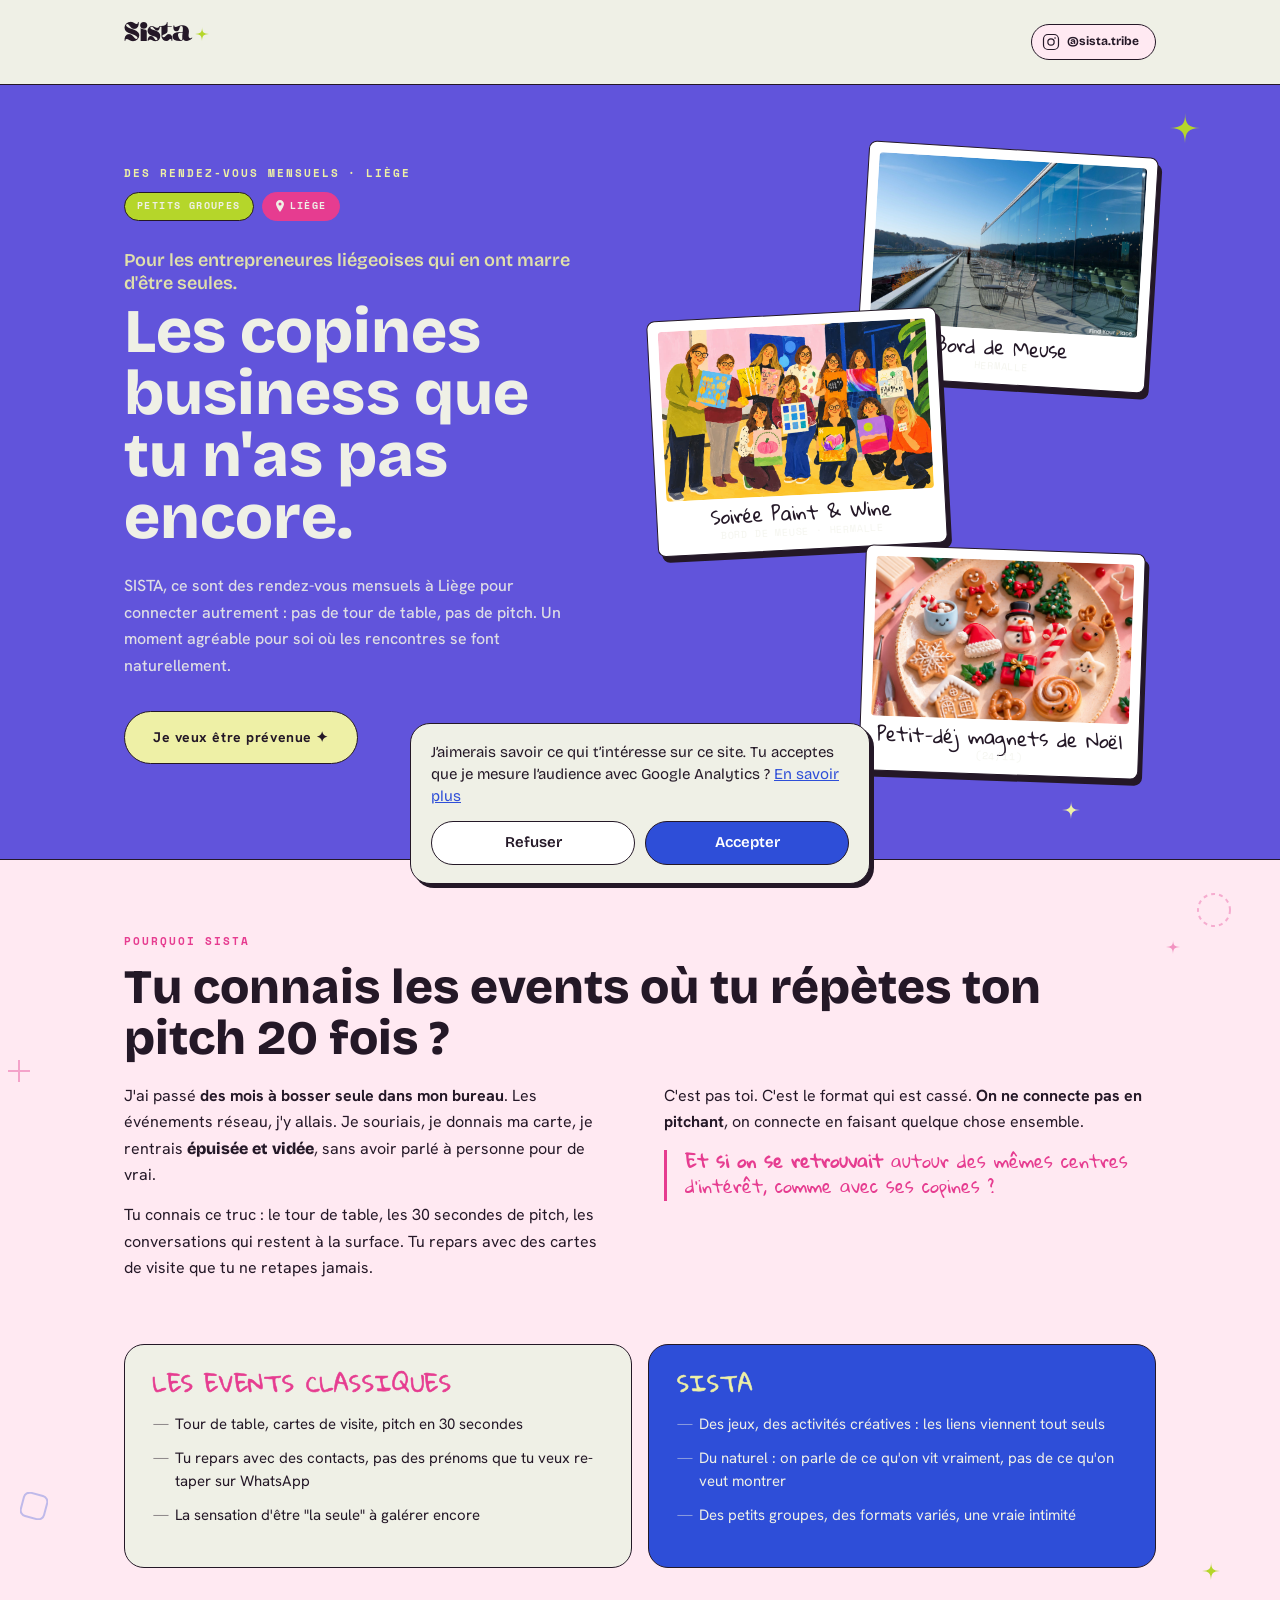
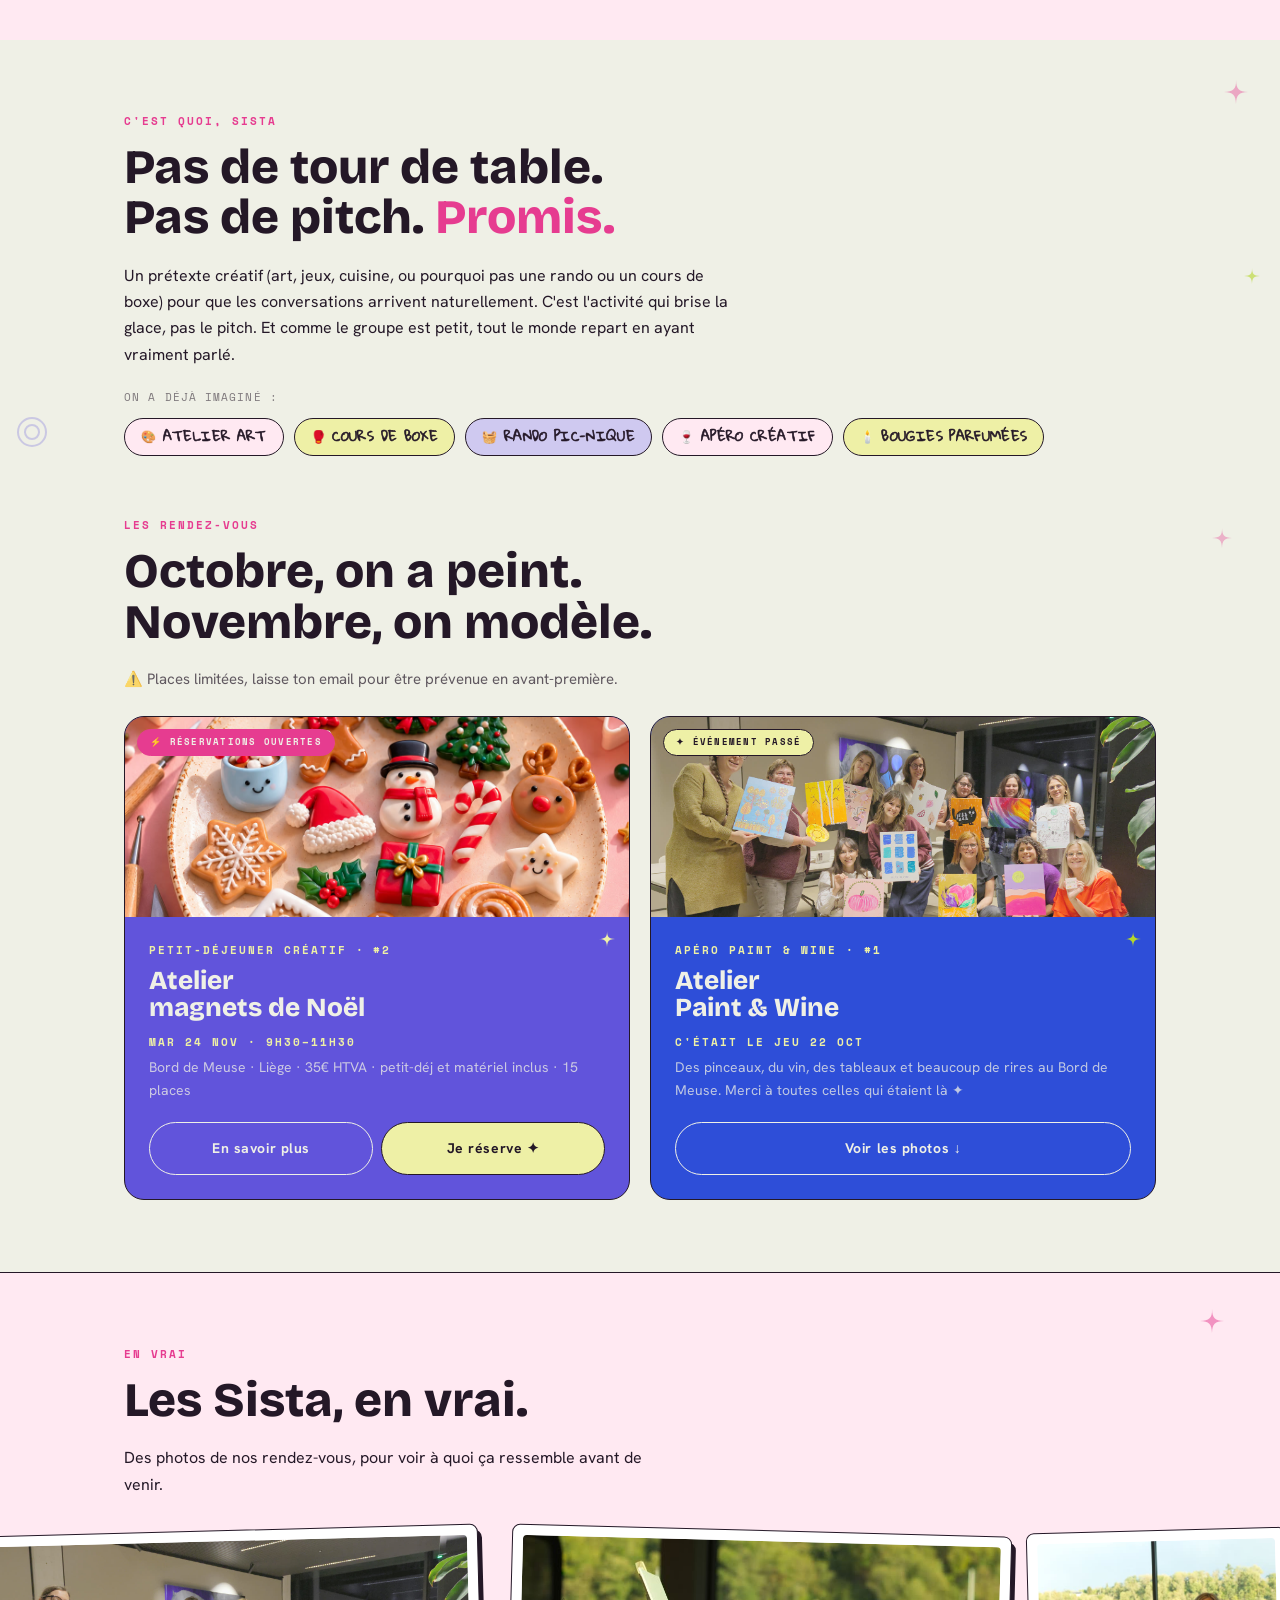
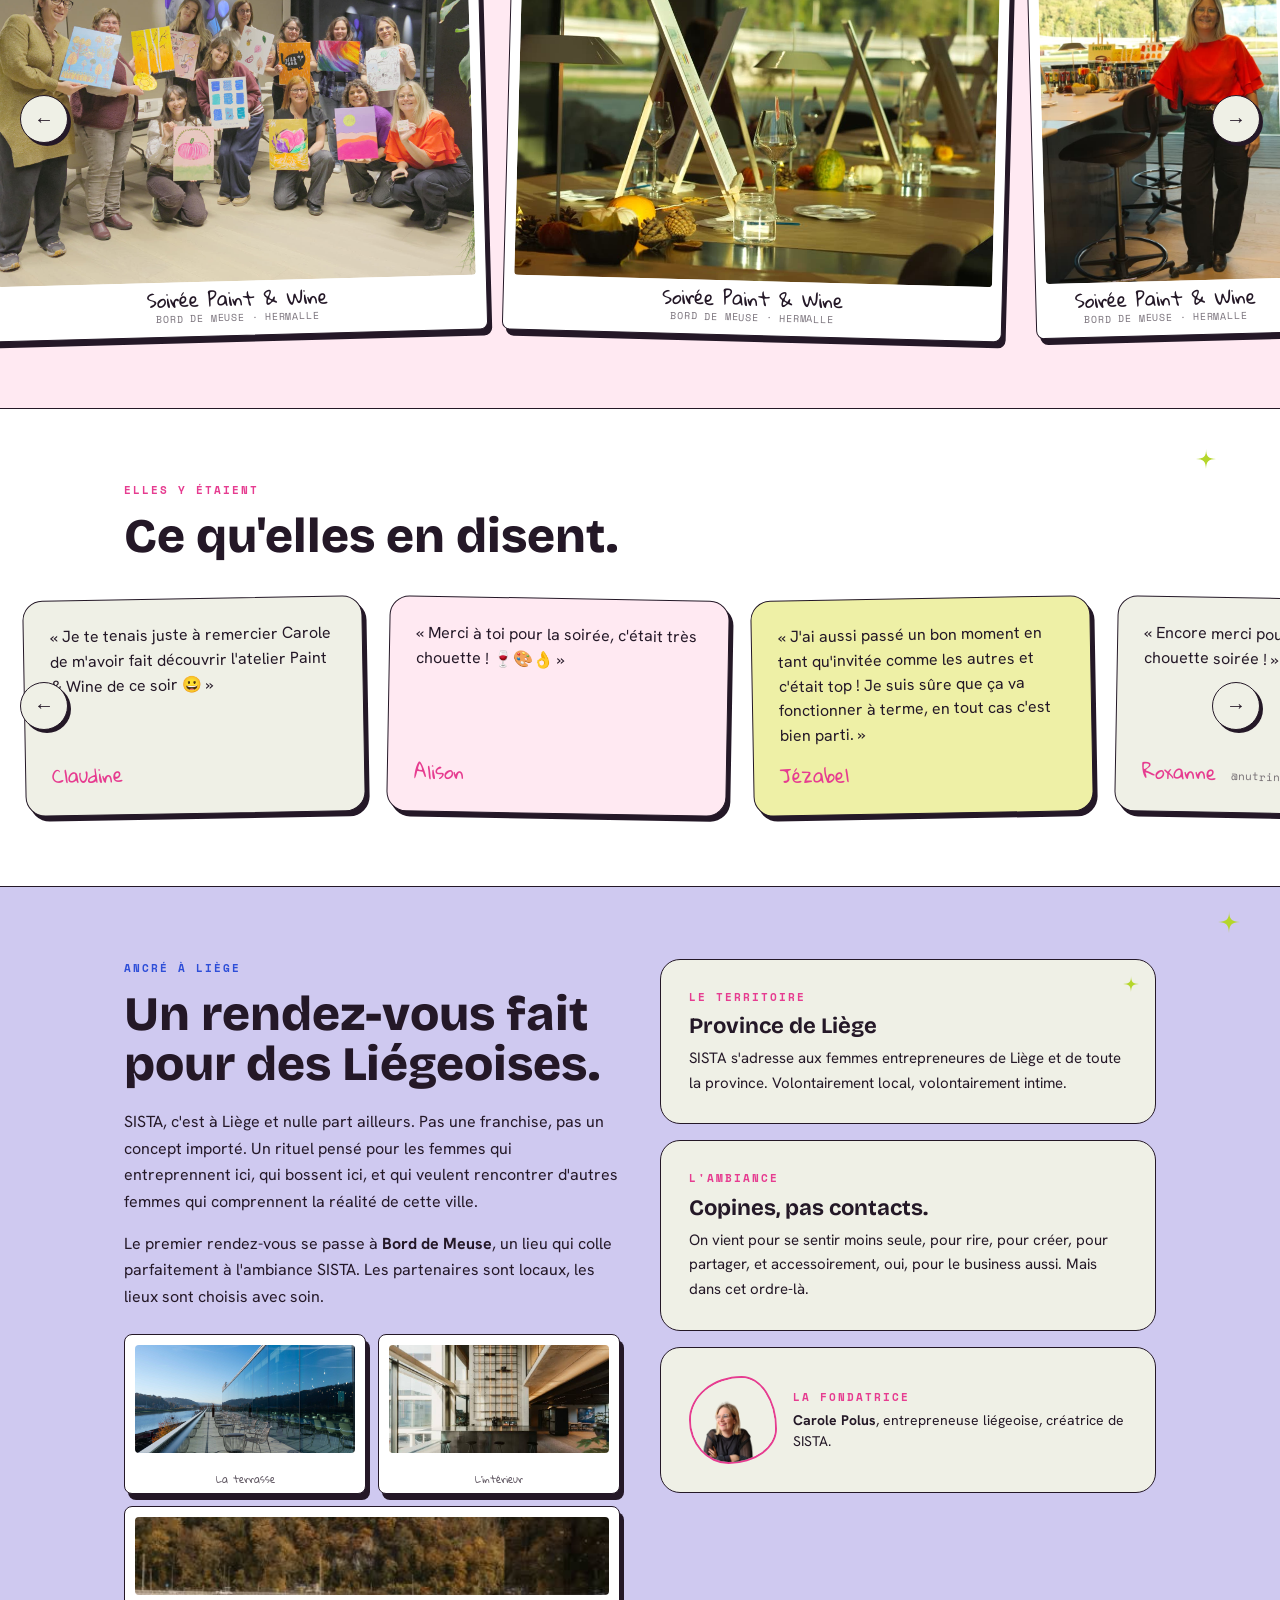
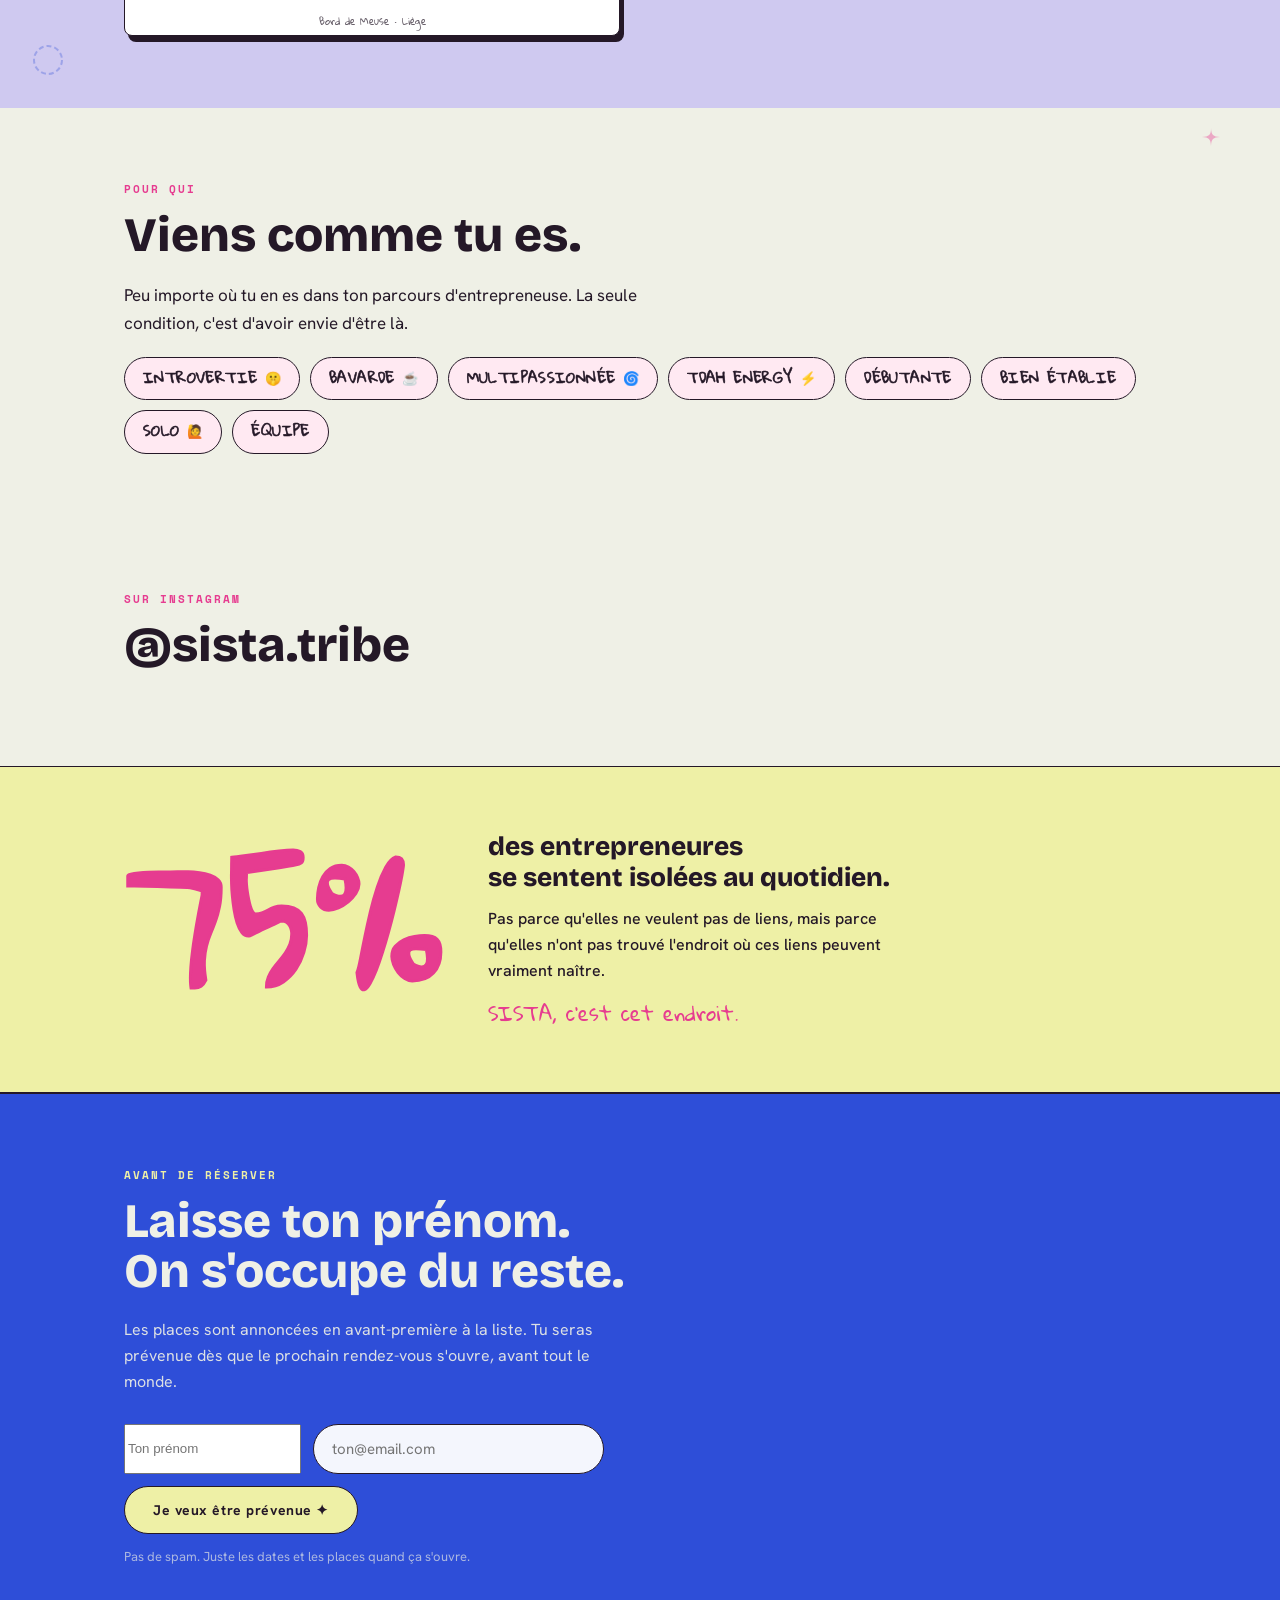
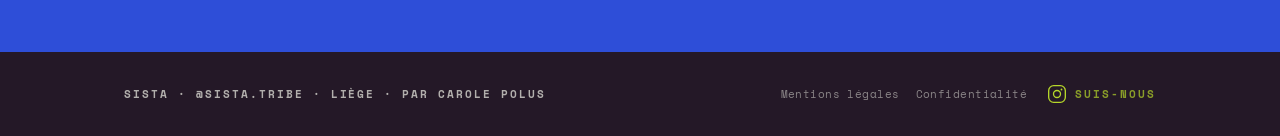
==== commit 2da020b6: "Témoignage : signature Jézabel Co-Authored-By: Claude Opus 5.5 <noreply@anthropic.com>" ====
--- a/index.html
+++ b/index.html
@@ -710,7 +710,7 @@
       </blockquote>
       <blockquote class="temoignage">
         <p>« J'ai aussi passé un bon moment en tant qu'invitée comme les autres et c'était top ! Je suis sûre que ça va fonctionner à terme, en tout cas c'est bien parti. »</p>
-        <footer>Periskop</footer>
+        <footer>Jézabel</footer>
       </blockquote>
       <blockquote class="temoignage">
         <p>« Encore merci pour cette super chouette soirée ! »</p>
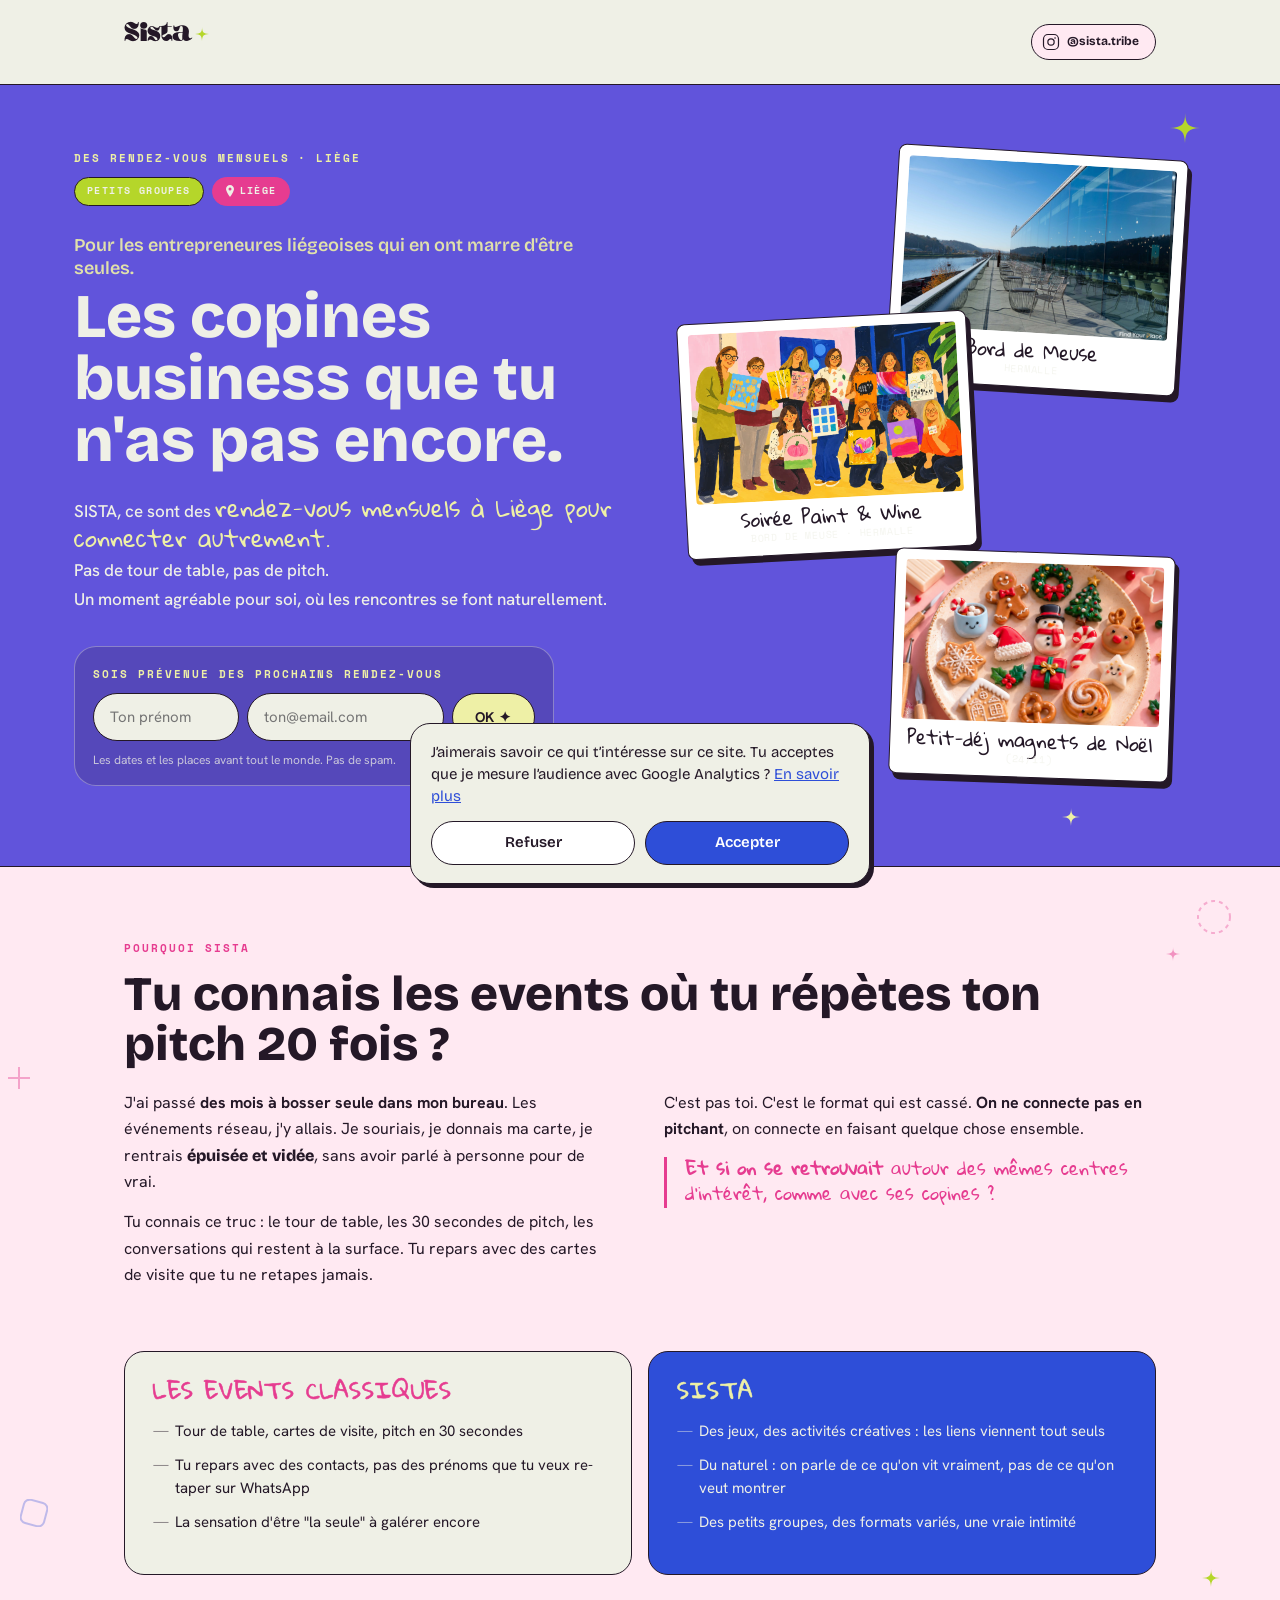
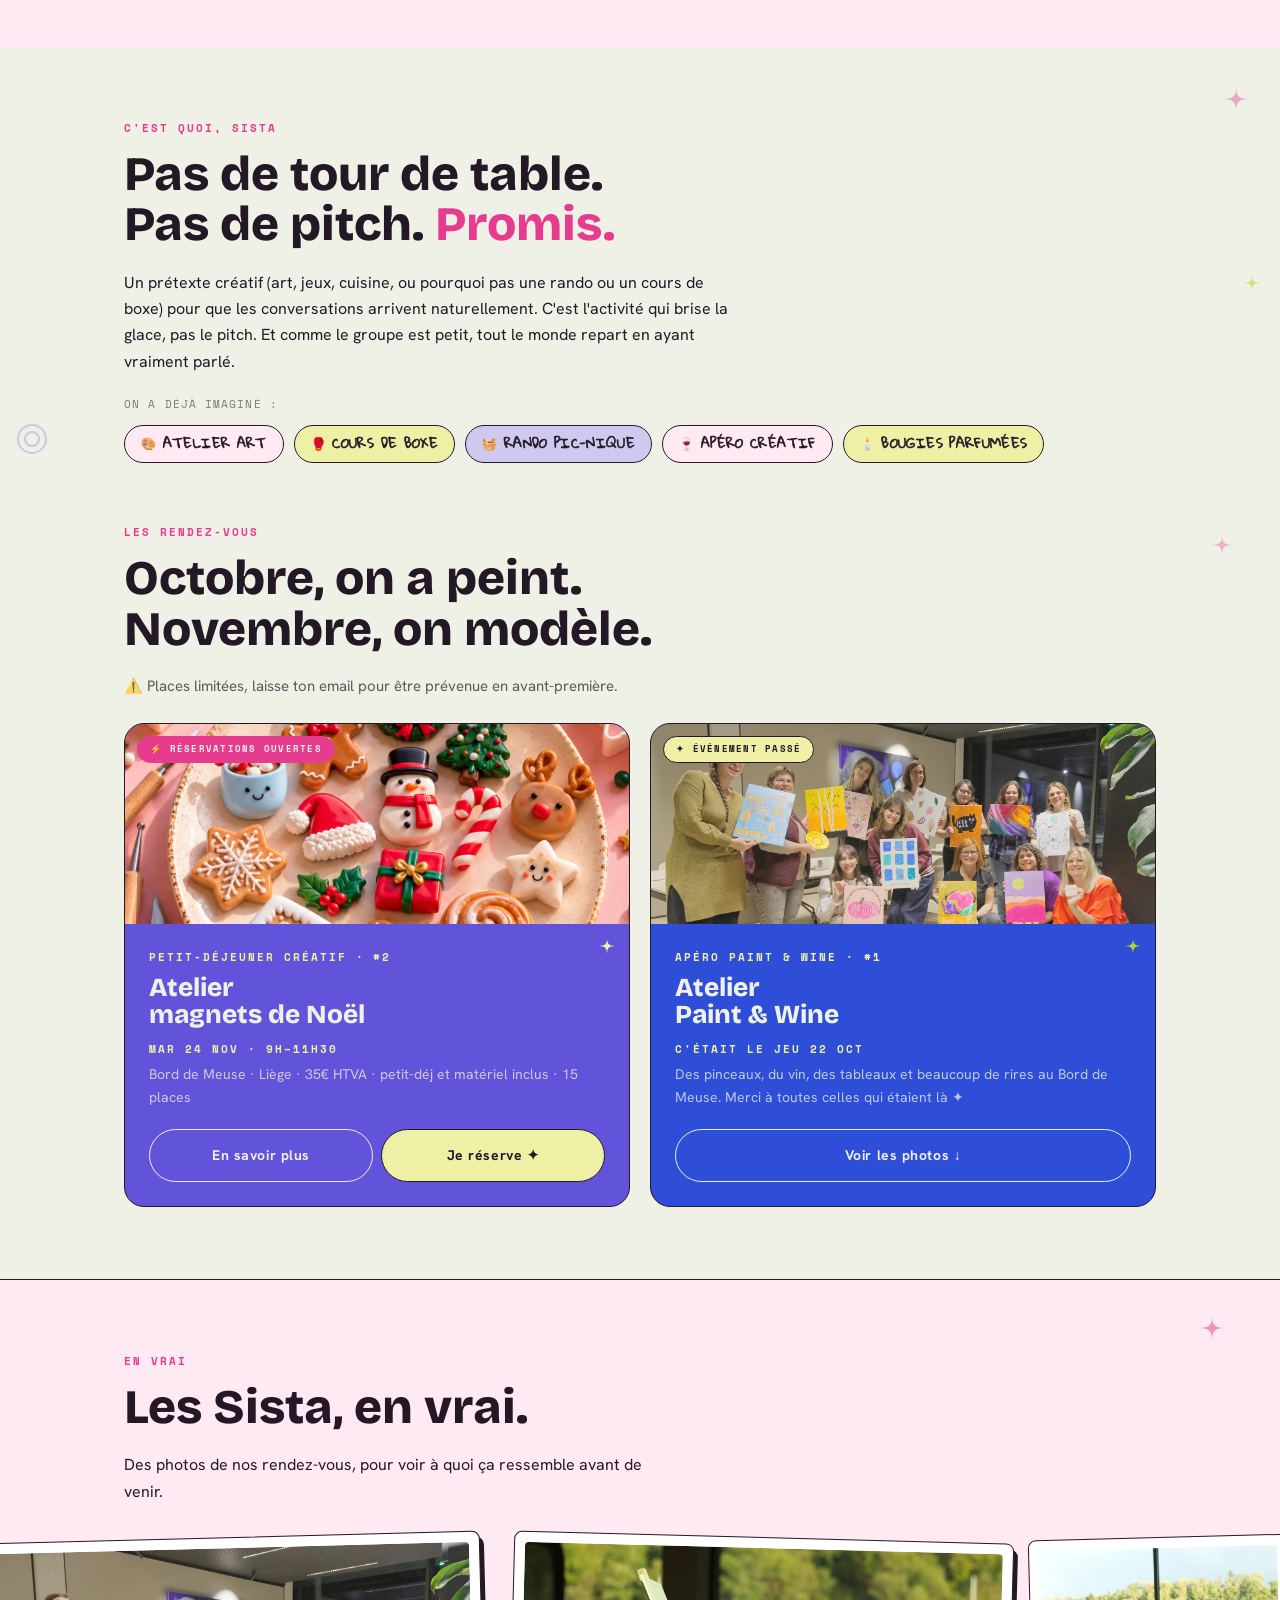
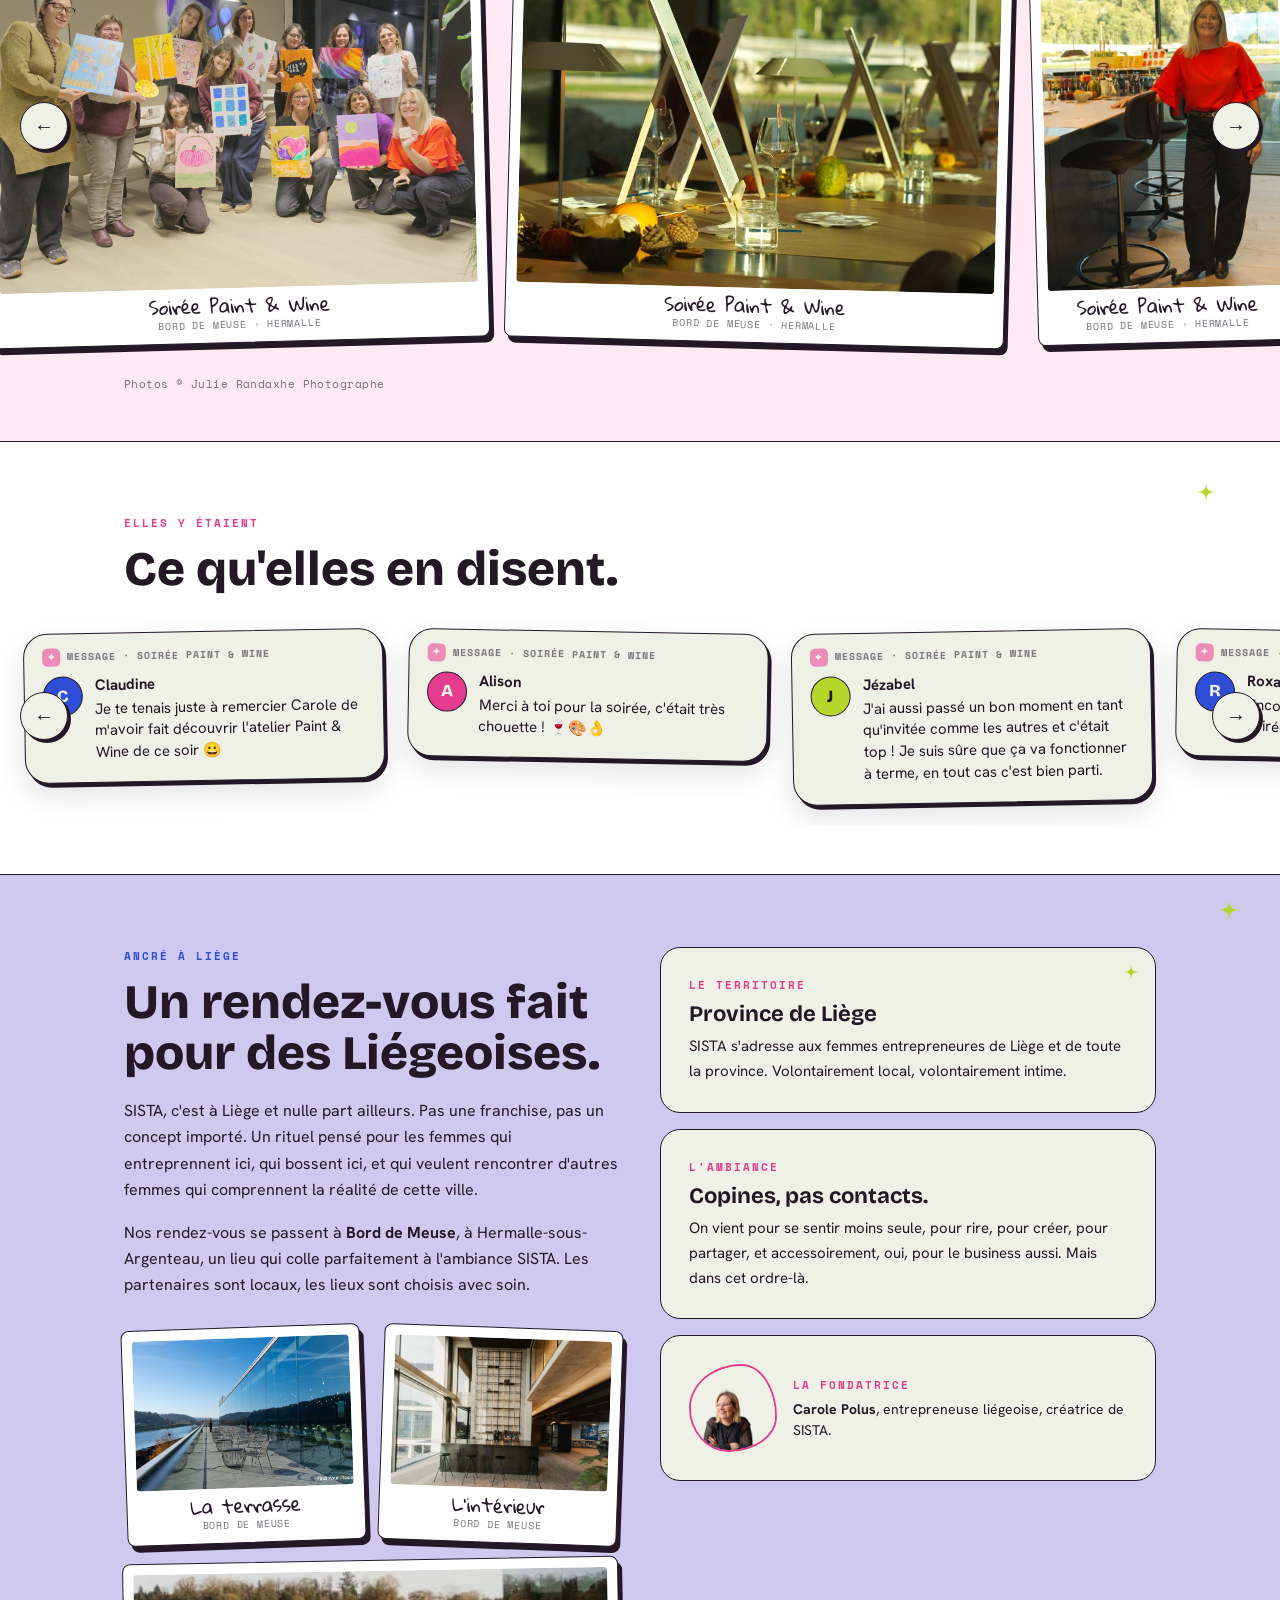
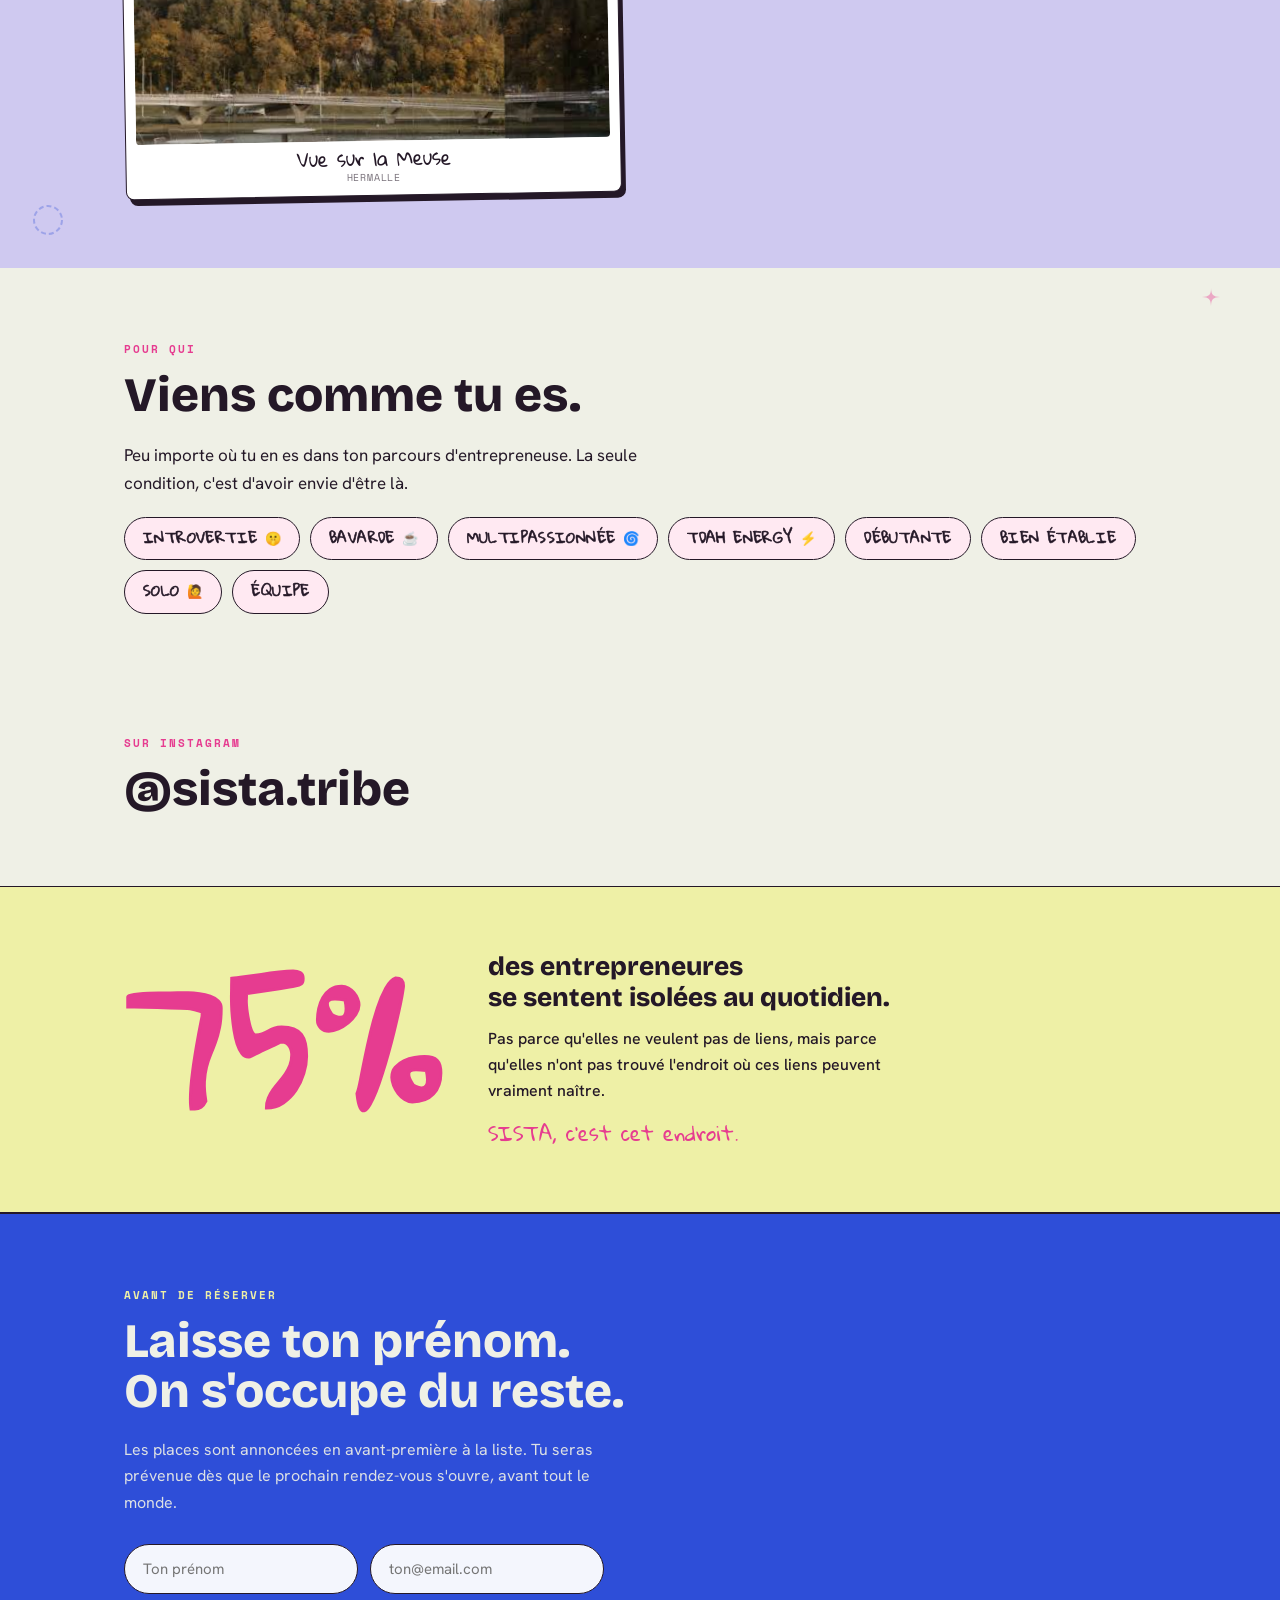
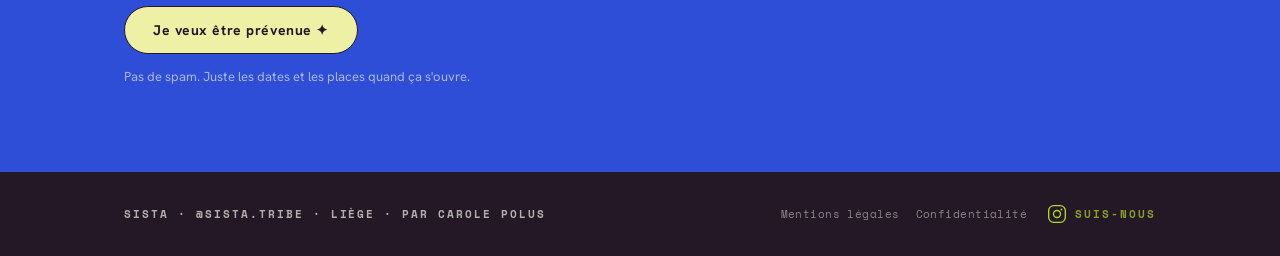
==== commit 18ba7510: "Accueil et 24/11 : intro mise en valeur, formulaires harmonisés, atelier de 9h à 11h30 - Intro : « r" ====
--- a/index.html
+++ b/index.html
@@ -99,7 +99,7 @@
     font-family:'Hanken Grotesk',sans-serif;
     font-weight:700; font-size:14px; letter-spacing:.04em;
     border:var(--border-main); border-radius:var(--radius-pill);
-    padding:14px 28px; cursor:pointer; display:inline-block;
+    padding:14px 28px; display:inline-block;
     text-decoration:none; transition:transform .18s cubic-bezier(.34,1.56,.64,1), box-shadow .18s;
   }
   .btn:hover{ transform:translateY(-3px) scale(1.03); box-shadow:0 6px 20px rgba(0,0,0,.15); }
@@ -152,10 +152,38 @@
     margin:10px 0 0; display:block; opacity:.9;
   }
   .hero p.lead{
-    font-family:'Hanken Grotesk',sans-serif; font-size:16px; font-weight:500;
-    max-width:460px; opacity:.88; margin-bottom:32px; line-height:1.65;
-  }
+    font-family:'Hanken Grotesk',sans-serif; font-size:17px; font-weight:500;
+    max-width:560px; margin-bottom:32px; line-height:1.7; text-wrap:pretty;
+  }
+  .hero p.lead .lead-accent{
+    font-family:'Gloria Hallelujah',cursive; font-size:21px; line-height:1.3;
+    color:var(--citron);
+  }
+  .hero p.lead .insecable{ white-space:nowrap; }
+  .hero .wrap{ max-width:1180px; }
+  .hero-texte{ flex:1; min-width:280px; max-width:560px; }
   .hero-badges{ display:flex; gap:8px; flex-wrap:wrap; margin-bottom:28px; }
+  /* display:block : la règle générale form{display:flex} faisait déborder le bouton OK du cadre */
+  .hero-inscription{
+    display:block; box-sizing:border-box; width:100%;
+    background:rgba(36,24,39,.18); border:1.5px solid rgba(239,240,230,.35); border-radius:22px;
+    padding:18px 18px 14px; max-width:480px;
+  }
+  .hero-champs{ display:flex; gap:8px; width:100%; }
+  @media (max-width:520px){ .hero-champs{ flex-wrap:wrap; } .hero-champs input{ flex-basis:100%; } }
+  .hero-champs input,
+  .hero-champs input[type="email"]{
+    font-family:'Hanken Grotesk',sans-serif; font-size:15px; color:var(--ink);
+    padding:13px 16px; border:var(--border-main); border-radius:var(--radius-pill);
+    background:var(--cream); flex:1 1 140px; min-width:0;
+  }
+  .hero-champs input[type="email"]{ flex-basis:190px; }
+  .hero-champs .btn{ padding:13px 22px; flex:none; }
+  .hero-note{ font-size:12px; opacity:.75; margin:10px 0 0; }
+  .hero-retour{ font-family:'Bricolage Grotesque',sans-serif; font-weight:700; font-size:16px; margin:10px 0 0; }
+  .hero-retour.ok{ color:var(--citron); }
+  .hero-retour.erreur{ color:var(--cream); }
+  .hero-inscription [hidden]{ display:none !important; }
 
   /* Polaroïds empilés */
   .hero-stack{
@@ -236,7 +264,7 @@
     font-family:'Gloria Hallelujah',cursive;
     font-size:13px; letter-spacing:.04em; text-transform:uppercase;
     border:var(--border-main); border-radius:var(--radius-pill);
-    padding:10px 18px; cursor:default;
+    padding:10px 18px;
     transition:transform .2s cubic-bezier(.34,1.56,.64,1);
   }
   .creative-tag:hover{ transform:scale(1.12) rotate(-2deg); }
@@ -247,7 +275,7 @@
   .pourqui-tag:hover{ transform:scale(1.08) rotate(-1deg); background:var(--lilas); }
   .synergy-card{ transition:transform .2s ease, box-shadow .2s; }
   .synergy-card:hover{ transform:translateX(4px); }
-  .events-grid > div{ transition:transform .22s cubic-bezier(.34,1.56,.64,1), box-shadow .22s; cursor:pointer; }
+  .events-grid > div{ transition:transform .22s cubic-bezier(.34,1.56,.64,1), box-shadow .22s; }
   .events-grid > div:hover{ transform:translateY(-6px) scale(1.01); box-shadow:0 16px 40px rgba(0,0,0,.18); }
   .creative-tag-real{
     display:inline-flex; align-items:center; gap:6px;
@@ -347,7 +375,7 @@
   .carrousel-btn{
     position:absolute; top:calc(50% - 18px); transform:translateY(-50%); z-index:5;
     width:48px; height:48px; border-radius:50%; border:var(--border-main);
-    background:var(--cream); color:var(--ink); font-size:20px; cursor:pointer;
+    background:var(--cream); color:var(--ink); font-size:20px;
     box-shadow:3px 3px 0 var(--ink); transition:transform .18s cubic-bezier(.34,1.56,.64,1), background .15s;
   }
   .carrousel-btn.prev{ left:20px; }
@@ -378,25 +406,45 @@
   .temoignages-section{ background:#fff; border-bottom:var(--border-main); padding-bottom:48px; }
   .carrousel-plein.avis .carrousel-btn{ top:calc(50% - 4px); }
   .carrousel.temoignages{ margin-top:12px; }
+  /* Chaque témoignage ressemble à une notification de message reçu */
+  .carrousel.temoignages{ align-items:flex-start; }
   .temoignage{
-    flex:none; width:340px; scroll-snap-align:start;
-    margin:0; background:var(--cream); border:var(--border-main); border-radius:var(--radius-card);
-    padding:24px 26px; position:relative; box-shadow:4px 5px 0 var(--ink);
-    display:flex; flex-direction:column; justify-content:space-between;
+    flex:none; width:360px; scroll-snap-align:start;
+    margin:0; background:var(--cream); border:var(--border-main); border-radius:24px;
+    padding:14px 18px 18px; position:relative;
+    box-shadow:0 12px 28px rgba(36,24,39,.12), 3px 4px 0 var(--ink);
     transition:transform .25s cubic-bezier(.34,1.56,.64,1), box-shadow .25s;
   }
   .temoignage:nth-child(odd){ transform:rotate(-1deg); }
   .temoignage:nth-child(even){ transform:rotate(1deg); }
-  .temoignage:hover{ transform:translateY(-6px) rotate(0); box-shadow:8px 11px 0 var(--ink); }
+  .temoignage:hover{ transform:translateY(-6px) rotate(0); box-shadow:0 18px 36px rgba(36,24,39,.16), 6px 8px 0 var(--ink); }
+  .notif-app{
+    display:flex; align-items:center; gap:7px; margin-bottom:10px;
+    font-family:'Space Mono',monospace; font-weight:700; font-size:10px; letter-spacing:.1em; text-transform:uppercase; opacity:.55;
+  }
+  .notif-icone{ width:18px; height:18px; border-radius:5px; background:var(--magenta); color:var(--cream); display:inline-grid; place-items:center; font-size:10px; opacity:1; }
+  .notif-corps{ display:flex; gap:12px; align-items:flex-start; }
+  .avatar{
+    flex:none; width:40px; height:40px; border-radius:50%; border:var(--border-main);
+    display:grid; place-items:center; background:var(--cobalt); color:var(--cream);
+    font-family:'Bricolage Grotesque',sans-serif; font-weight:800; font-size:17px;
+  }
+  .temoignage:nth-child(3n+2) .avatar{ background:var(--magenta); }
+  .temoignage:nth-child(3n) .avatar{ background:var(--lime); color:var(--ink); }
+  .notif-corps strong{ display:block; font-weight:700; font-size:15px; line-height:1.3; }
+  .notif-corps p{ margin:3px 0 0; font-size:15px; line-height:1.45; }
+  .lieu-photos{ display:grid; grid-template-columns:1fr 1fr; gap:18px; margin-top:28px; }
+  .lieu-photos .polaroid{ padding:10px 10px 0; }
+  .lieu-photos .polaroid.large{ grid-column:1/-1; }
+  .lieu-photos .polaroid:hover{ transform:rotate(0) scale(1.03) !important; box-shadow:8px 12px 0 var(--ink); z-index:2; }
+  .lieu-photos img{ width:100%; height:150px; object-fit:cover; border-radius:4px; display:block; }
+  .lieu-photos .large img{ height:170px; }
+  .credit-photo{ font-family:'Space Mono',monospace; font-size:11px; letter-spacing:.04em; opacity:.6; margin:8px auto 0; }
 
   /* ── Apparition au scroll (ajoutée par le script) ─────── */
   .reveal{ opacity:0; translate:0 28px; transition:opacity .6s ease, translate .6s cubic-bezier(.22,1,.36,1), transform .25s cubic-bezier(.34,1.56,.64,1), box-shadow .25s; }
   .reveal.visible{ opacity:1; translate:0 0; }
-  .temoignage:nth-child(3n+2){ background:var(--blush); }
-  .temoignage:nth-child(3n){ background:var(--citron); }
-  .temoignage p{ margin:0 0 14px; font-size:16px; line-height:1.55; }
-  .temoignage footer{ background:none; color:var(--magenta); padding:0; font-family:'Gloria Hallelujah',cursive; font-size:17px; }
-  .temoignage .insta{ font-family:'Space Mono',monospace; font-size:11px; color:var(--ink); opacity:.6; margin-left:6px; }
+  .temoignage .insta{ font-family:'Space Mono',monospace; font-weight:400; font-size:11px; color:var(--magenta); margin-left:6px; }
 
   /* ── Signup ──────────────────────────────────────────── */
   .signup{ background:var(--cobalt); color:var(--cream); border-top:var(--border-main); }
@@ -404,7 +452,8 @@
   .signup h2{ max-width:540px; }
   .signup p.lead{ max-width:480px; opacity:.9; margin-bottom:28px; }
   form{ display:flex; gap:12px; flex-wrap:wrap; max-width:480px; }
-  input[type="email"]{
+  input[type="email"],
+  .signup input[type="text"]{
     font-family:'Hanken Grotesk',sans-serif; font-size:15px;
     padding:14px 18px; border:var(--border-main); border-radius:var(--radius-pill);
     flex:1; min-width:220px; background:rgba(255,255,255,.95); color:var(--ink);
@@ -421,7 +470,7 @@
     position:fixed; bottom:28px; right:28px; z-index:999;
     width:48px; height:48px; border-radius:50%;
     background:var(--magenta); border:2.5px solid var(--ink);
-    color:var(--cream); cursor:pointer;
+    color:var(--cream);
     display:flex; align-items:center; justify-content:center;
     box-shadow:3px 3px 0 var(--ink);
     opacity:0; pointer-events:none;
@@ -465,6 +514,7 @@
   }
 </style>
 <script src="/analytics.js" defer></script>
+<link rel="stylesheet" href="curseur.css">
 </head>
 <body>
 
@@ -492,7 +542,7 @@
   <svg class="float-spark" style="top:110px;right:320px;width:12px;height:12px;" viewBox="0 0 24 24"><path d="M12 0C12.4 9.2 14.8 11.6 24 12 14.8 12.4 12.4 14.8 12 24 11.6 14.8 9.2 12.4 0 12 9.2 11.6 12.4 9.2 12 0Z" fill="#E63C90" opacity=".5"/></svg>
 
   <div class="wrap" style="display:flex;align-items:center;gap:48px;flex-wrap:wrap;">
-    <div style="flex:1;min-width:280px;max-width:480px;">
+    <div class="hero-texte">
       <div class="kick" style="margin-bottom:10px;">Des rendez-vous mensuels · Liège</div>
 
       <!-- badges hero -->
@@ -508,8 +558,21 @@
       <span class="hero-eyebrow">Pour les entrepreneures liégeoises qui en ont marre d'être seules.</span>
       <h1>Les copines business que tu n'as pas encore.</h1>
 
-      <p class="lead">SISTA, ce sont des rendez-vous mensuels à Liège pour connecter autrement : pas de tour de table, pas de pitch. Un moment agréable pour soi où les rencontres se font naturellement.</p>
-      <a href="#signup" class="btn btn-citron">Je veux être prévenue ✦</a>
+      <p class="lead">SISTA, ce sont des <span class="lead-accent">rendez-vous mensuels à Liège pour connecter autrement.</span><br>
+        Pas de tour de table, pas de pitch.<br>
+        Un moment agréable pour soi, <span class="insecable">où les rencontres se font naturellement.</span></p>
+      <!-- Inscription directe à la newsletter (même liste Brevo que le formulaire du bas) -->
+      <form class="hero-inscription js-inscription" novalidate>
+        <div class="kick" style="margin-bottom:10px;">Sois prévenue des prochains rendez-vous</div>
+        <div class="hero-champs">
+          <input type="text" name="firstName" placeholder="Ton prénom" required autocomplete="given-name" aria-label="Ton prénom">
+          <input type="email" name="email" placeholder="ton@email.com" required autocomplete="email" aria-label="Ton email">
+          <button type="submit" class="btn btn-citron">OK ✦</button>
+        </div>
+        <p class="hero-note">Les dates et les places avant tout le monde. Pas de spam.</p>
+        <p class="hero-retour ok" hidden>C'est noté, à très vite ✦</p>
+        <p class="hero-retour erreur" hidden>Oups, ça n'a pas marché. Vérifie ton prénom et ton email, ou écris-moi sur Insta.</p>
+      </form>
     </div>
 
     <!-- Polaroïds empilés -->
@@ -624,7 +687,7 @@
           <svg style="position:absolute;top:14px;right:14px;width:16px;height:16px;" viewBox="0 0 24 24"><path d="M12 0C12.4 9.2 14.8 11.6 24 12 14.8 12.4 12.4 14.8 12 24 11.6 14.8 9.2 12.4 0 12 9.2 11.6 12.4 9.2 12 0Z" fill="#EEF0A6"/></svg>
           <div class="kick" style="color:var(--citron);">Petit-déjeuner créatif · #2</div>
           <h3 style="font-size:26px;font-weight:800;margin:8px 0 12px;line-height:1.05;">Atelier<br>magnets de Noël</h3>
-          <div class="kick" style="color:var(--citron);margin-bottom:4px;">MAR 24 NOV · 9H30–11H30</div>
+          <div class="kick" style="color:var(--citron);margin-bottom:4px;">MAR 24 NOV · 9H–11H30</div>
           <div style="opacity:.75;font-size:14px;margin-bottom:20px;">Bord de Meuse · Liège · 35€ HTVA · petit-déj et matériel inclus · 15 places</div>
           <div style="display:flex;gap:8px;">
             <a href="event-petit-dejeuner-24-novembre.html" class="btn" style="flex:1;text-align:center;background:transparent;border-color:var(--cream);color:var(--cream);padding:14px 12px;">En savoir plus</a>
@@ -686,10 +749,11 @@
       <figure class="polaroid large"><img src="img/galerie/paint-wine-24.jpg" alt="Feutres de couleur dans des pots en verre" loading="lazy"><figcaption class="legende"><strong>Soirée Paint &amp; Wine</strong><span>Bord de Meuse · Hermalle</span></figcaption></figure>
     </div>
   </div>
+  <p class="wrap credit-photo">Photos © Julie Randaxhe Photographe</p>
 </section>
 
 <!-- ══ TÉMOIGNAGES ═════════════════════════════════════════ -->
-<!-- Ajouter un témoignage : un <blockquote class="temoignage"> ; signature = prénom, + mention Insta s'il y en a une. -->
+<!-- Ajouter un témoignage : copier un <blockquote class="temoignage"> (initiale dans .avatar, prénom + mention Insta s'il y en a une). -->
 <section class="temoignages-section" id="temoignages" style="position:relative;overflow:hidden;">
   <svg style="position:absolute;top:40px;right:64px;width:20px;height:20px;" viewBox="0 0 24 24"><path d="M12 0C12.4 9.2 14.8 11.6 24 12 14.8 12.4 12.4 14.8 12 24 11.6 14.8 9.2 12.4 0 12 9.2 11.6 12.4 9.2 12 0Z" fill="#B5D62A"/></svg>
   <div class="wrap">
@@ -701,24 +765,24 @@
     <button type="button" class="carrousel-btn next" data-dir="1" aria-label="Témoignages suivants">→</button>
     <div class="carrousel temoignages" tabindex="0" aria-label="Témoignages de participantes">
       <blockquote class="temoignage">
-        <p>« Je te tenais juste à remercier Carole de m'avoir fait découvrir l'atelier Paint &amp; Wine de ce soir 😀 »</p>
-        <footer>Claudine</footer>
+        <div class="notif-app"><span class="notif-icone">✦</span>Message · Soirée Paint &amp; Wine</div>
+        <div class="notif-corps"><span class="avatar">C</span><div><strong>Claudine</strong><p>Je te tenais juste à remercier Carole de m'avoir fait découvrir l'atelier Paint &amp; Wine de ce soir 😀</p></div></div>
       </blockquote>
       <blockquote class="temoignage">
-        <p>« Merci à toi pour la soirée, c'était très chouette ! 🍷🎨👌 »</p>
-        <footer>Alison</footer>
+        <div class="notif-app"><span class="notif-icone">✦</span>Message · Soirée Paint &amp; Wine</div>
+        <div class="notif-corps"><span class="avatar">A</span><div><strong>Alison</strong><p>Merci à toi pour la soirée, c'était très chouette ! 🍷🎨👌</p></div></div>
       </blockquote>
       <blockquote class="temoignage">
-        <p>« J'ai aussi passé un bon moment en tant qu'invitée comme les autres et c'était top ! Je suis sûre que ça va fonctionner à terme, en tout cas c'est bien parti. »</p>
-        <footer>Jézabel</footer>
+        <div class="notif-app"><span class="notif-icone">✦</span>Message · Soirée Paint &amp; Wine</div>
+        <div class="notif-corps"><span class="avatar">J</span><div><strong>Jézabel</strong><p>J'ai aussi passé un bon moment en tant qu'invitée comme les autres et c'était top ! Je suis sûre que ça va fonctionner à terme, en tout cas c'est bien parti.</p></div></div>
       </blockquote>
       <blockquote class="temoignage">
-        <p>« Encore merci pour cette super chouette soirée ! »</p>
-        <footer>Roxanne <span class="insta">@nutrinova.roxane</span></footer>
+        <div class="notif-app"><span class="notif-icone">✦</span>Message · Soirée Paint &amp; Wine</div>
+        <div class="notif-corps"><span class="avatar">R</span><div><strong>Roxanne <span class="insta">@nutrinova.roxane</span></strong><p>Encore merci pour cette super chouette soirée !</p></div></div>
       </blockquote>
       <blockquote class="temoignage">
-        <p>« Merci Carole, c'était très chouette. »</p>
-        <footer>Marie</footer>
+        <div class="notif-app"><span class="notif-icone">✦</span>Message · Soirée Paint &amp; Wine</div>
+        <div class="notif-corps"><span class="avatar">M</span><div><strong>Marie</strong><p>Merci Carole, c'était très chouette.</p></div></div>
       </blockquote>
     </div>
   </div>
@@ -794,24 +858,21 @@
       <div class="kick" style="color:var(--cobalt);">Ancré à Liège</div>
       <h2>Un rendez-vous fait<br>pour des Liégeoises.</h2>
       <p>SISTA, c'est à Liège et nulle part ailleurs. Pas une franchise, pas un concept importé. Un rituel pensé pour les femmes qui entreprennent ici, qui bossent ici, et qui veulent rencontrer d'autres femmes qui comprennent la réalité de cette ville.</p>
-      <p>Le premier rendez-vous se passe à <strong>Bord de Meuse</strong>, un lieu qui colle parfaitement à l'ambiance SISTA. Les partenaires sont locaux, les lieux sont choisis avec soin.</p>
-
-      <!-- Photos Bord de Meuse - sauvegarder les fichiers dans sista-landing/ -->
-      <div style="display:grid;grid-template-columns:1fr 1fr;gap:12px;margin-top:24px;">
-        <div class="polaroid" style="height:160px;">
-          <img src="6911ad3a1899f_1762766138.jpg" alt="Terrasse Bord de Meuse" style="width:100%;height:100%;object-fit:cover;border-radius:4px;" onerror="this.style.display='none';this.parentElement.querySelector('.polaroid-inner').style.display='flex'">
-          <div class="polaroid-inner" style="display:none;">TERRASSE<br>(à venir)</div>
-          <div class="polaroid-caption">La terrasse</div>
+      <p>Nos rendez-vous se passent à <strong>Bord de Meuse</strong>, à Hermalle-sous-Argenteau, un lieu qui colle parfaitement à l'ambiance SISTA. Les partenaires sont locaux, les lieux sont choisis avec soin.</p>
+
+      <!-- Photos Bord de Meuse, même style polaroïd que le haut de page -->
+      <div class="lieu-photos">
+        <div class="polaroid" style="transform:rotate(-2deg);">
+          <img src="6911ad3a1899f_1762766138.jpg" alt="Terrasse Bord de Meuse" loading="lazy">
+          <div class="legende"><strong>La terrasse</strong><span>Bord de Meuse</span></div>
         </div>
-        <div class="polaroid" style="height:160px;">
-          <img src="images.jpg" alt="Intérieur Bord de Meuse" style="width:100%;height:100%;object-fit:cover;border-radius:4px;" onerror="this.style.display='none';this.parentElement.querySelector('.polaroid-inner').style.display='flex'">
-          <div class="polaroid-inner" style="display:none;">INTÉRIEUR<br>(à venir)</div>
-          <div class="polaroid-caption">L'intérieur</div>
+        <div class="polaroid" style="transform:rotate(2deg);">
+          <img src="images.jpg" alt="Intérieur Bord de Meuse" loading="lazy">
+          <div class="legende"><strong>L'intérieur</strong><span>Bord de Meuse</span></div>
         </div>
-        <div class="polaroid" style="height:130px;grid-column:1/-1;">
-          <img src="images (1).jpg" alt="Vue Meuse" style="width:100%;height:100%;object-fit:cover;border-radius:4px;" onerror="this.style.display='none';this.parentElement.querySelector('.polaroid-inner').style.display='flex'">
-          <div class="polaroid-inner" style="display:none;">VUE SUR LA MEUSE<br>(à venir)</div>
-          <div class="polaroid-caption">Bord de Meuse · Liège</div>
+        <div class="polaroid large" style="transform:rotate(-1deg);">
+          <img src="images (1).jpg" alt="Vue sur la Meuse" loading="lazy">
+          <div class="legende"><strong>Vue sur la Meuse</strong><span>Hermalle</span></div>
         </div>
       </div>
     </div>
@@ -861,11 +922,13 @@
 </section>
 
 <!-- ══ INSTAGRAM FEED ══════════════════════════════════════ -->
-<section style="background:var(--cream);padding:64px 0;">
+<section style="background:var(--cream);padding:48px 0;">
   <div class="wrap">
     <div class="kick" style="color:var(--magenta);margin-bottom:8px;">Sur Instagram</div>
-    <h2 style="margin-bottom:32px;">@sista.tribe</h2>
-    <behold-widget feed-id="X9fMRhoBthcWmxINzCyh"></behold-widget>
+    <h2 style="margin-bottom:24px;"><a href="https://www.instagram.com/sista.tribe/" target="_blank" rel="noopener" style="color:inherit;text-decoration:none;">@sista.tribe</a></h2>
+    <div style="max-width:720px;">
+      <behold-widget feed-id="X9fMRhoBthcWmxINzCyh"></behold-widget>
+    </div>
   </div>
 </section>
 
@@ -934,6 +997,33 @@
   const scrollBtn = document.getElementById('scroll-top');
   window.addEventListener('scroll', () => {
     scrollBtn.classList.toggle('visible', window.scrollY > 400);
+  });
+
+  // Inscription rapide du haut de page
+  document.querySelectorAll('.js-inscription').forEach(form => {
+    form.addEventListener('submit', async e => {
+      e.preventDefault();
+      const ok = form.querySelector('.ok'), erreur = form.querySelector('.erreur');
+      const btn = form.querySelector('button[type="submit"]');
+      const firstName = form.firstName.value.trim(), email = form.email.value.trim();
+      erreur.hidden = true;
+      if (!firstName || !email.includes('@')) { erreur.hidden = false; return; }
+      btn.disabled = true; btn.textContent = '...';
+      try {
+        const res = await fetch('/api/subscribe', {
+          method: 'POST',
+          headers: { 'Content-Type': 'application/json' },
+          body: JSON.stringify({ email, firstName }),
+        });
+        if (!res.ok) throw new Error('erreur');
+        form.querySelector('.hero-champs').hidden = true;
+        form.querySelector('.hero-note').hidden = true;
+        ok.hidden = false;
+      } catch (err) {
+        erreur.hidden = false;
+        btn.disabled = false; btn.textContent = 'OK ✦';
+      }
+    });
   });
 
   document.getElementById('sib-form').addEventListener('submit', async function(e) {
--- a/curseur.css
+++ b/curseur.css
@@ -0,0 +1,8 @@
+/* Curseur en étincelle, comme dans le logo SISTA : magenta partout, citron sur ce qui se clique */
+html, body{
+  cursor:url("data:image/svg+xml,%3Csvg xmlns='http://www.w3.org/2000/svg' width='28' height='28' viewBox='-2 -2 28 28'%3E%3Cpath d='M12 0C12.4 9.2 14.8 11.6 24 12 14.8 12.4 12.4 14.8 12 24 11.6 14.8 9.2 12.4 0 12 9.2 11.6 12.4 9.2 12 0Z' fill='%23E63C90' stroke='%23241827' stroke-width='1.4' stroke-linejoin='round'/%3E%3C/svg%3E") 14 14, auto;
+}
+a, button, label, select, summary, [role="button"], .carrousel-btn, input[type="checkbox"], input[type="submit"]{
+  cursor:url("data:image/svg+xml,%3Csvg xmlns='http://www.w3.org/2000/svg' width='32' height='32' viewBox='-2 -2 28 28'%3E%3Cpath d='M12 0C12.4 9.2 14.8 11.6 24 12 14.8 12.4 12.4 14.8 12 24 11.6 14.8 9.2 12.4 0 12 9.2 11.6 12.4 9.2 12 0Z' fill='%23B5D62A' stroke='%23241827' stroke-width='1.4' stroke-linejoin='round'/%3E%3C/svg%3E") 16 16, pointer;
+}
+input[type="text"], input[type="email"], input[type="tel"], textarea{ cursor:text; }
